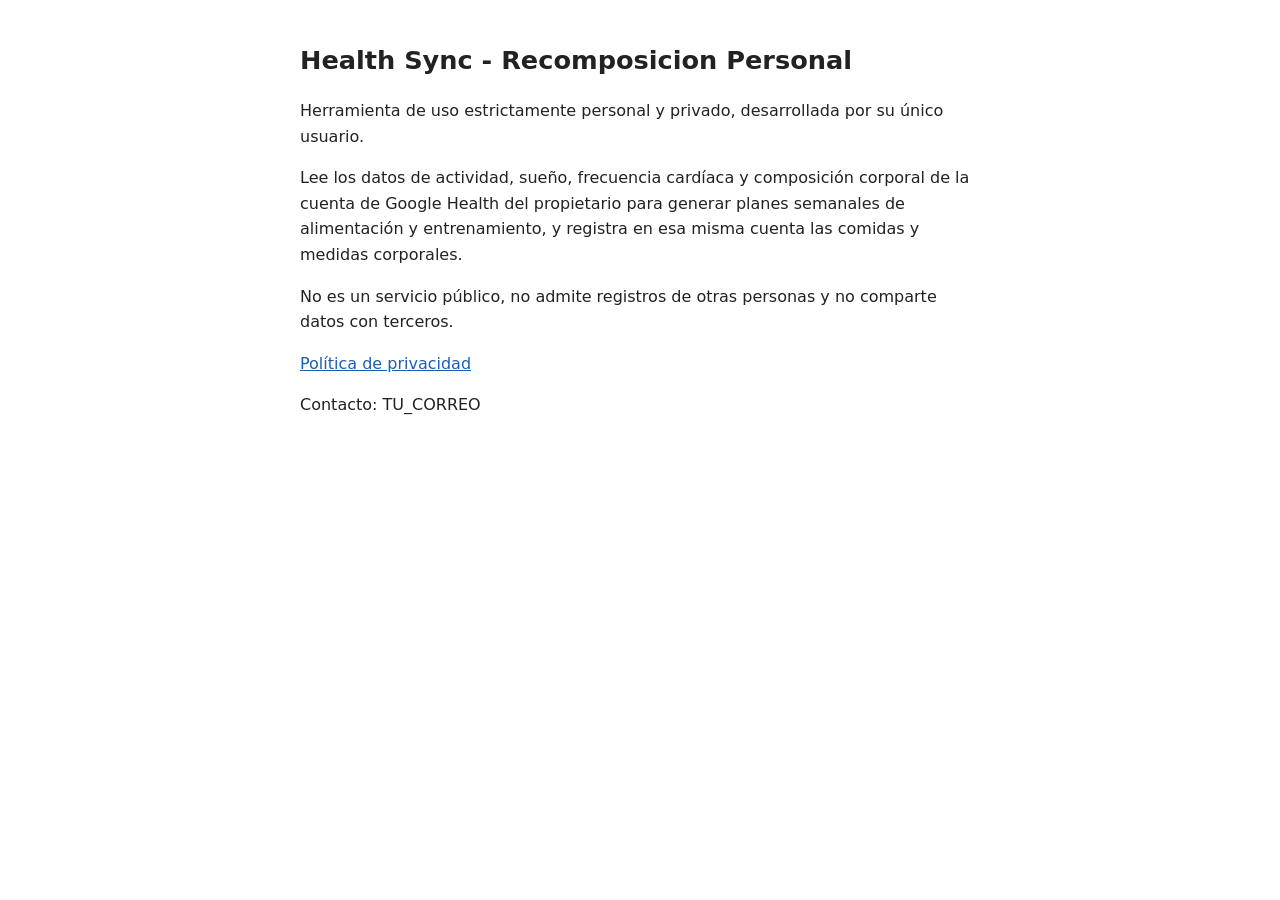
==== index.html @ 34828173 "Add files via upload" ====
<!doctype html>
<html lang="es">
<head>
<meta charset="utf-8">
<meta name="viewport" content="width=device-width, initial-scale=1">
<title>Health Sync - Recomposicion Personal</title>
<style>
  body { font-family: system-ui, sans-serif; max-width: 680px; margin: 40px auto; padding: 0 16px; line-height: 1.6; color: #222; }
  h1 { font-size: 1.6rem; }
  a { color: #1a5fb4; }
</style>
</head>
<body>
<h1>Health Sync - Recomposicion Personal</h1>
<p>Herramienta de uso estrictamente personal y privado, desarrollada por su único usuario.</p>
<p>Lee los datos de actividad, sueño, frecuencia cardíaca y composición corporal de la cuenta de Google Health del propietario para generar planes semanales de alimentación y entrenamiento, y registra en esa misma cuenta las comidas y medidas corporales.</p>
<p>No es un servicio público, no admite registros de otras personas y no comparte datos con terceros.</p>
<p><a href="privacidad.html">Política de privacidad</a></p>
<p>Contacto: TU_CORREO</p>
</body>
</html>
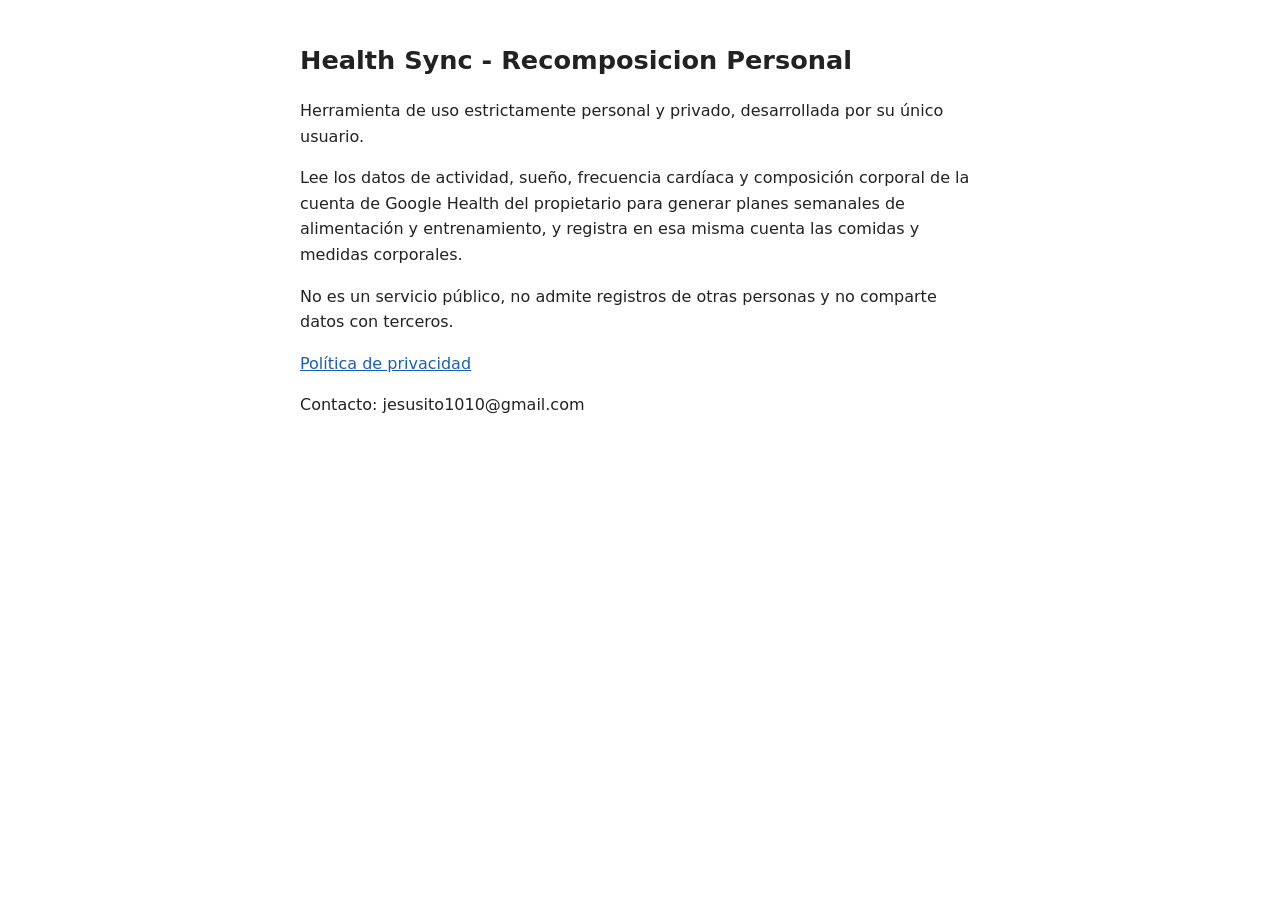
==== commit 0f85ba7d: "Update index.html" ====
--- a/index.html
+++ b/index.html
@@ -16,6 +16,6 @@
 <p>Lee los datos de actividad, sueño, frecuencia cardíaca y composición corporal de la cuenta de Google Health del propietario para generar planes semanales de alimentación y entrenamiento, y registra en esa misma cuenta las comidas y medidas corporales.</p>
 <p>No es un servicio público, no admite registros de otras personas y no comparte datos con terceros.</p>
 <p><a href="privacidad.html">Política de privacidad</a></p>
-<p>Contacto: TU_CORREO</p>
+<p>Contacto: jesusito1010@gmail.com</p>
 </body>
 </html>
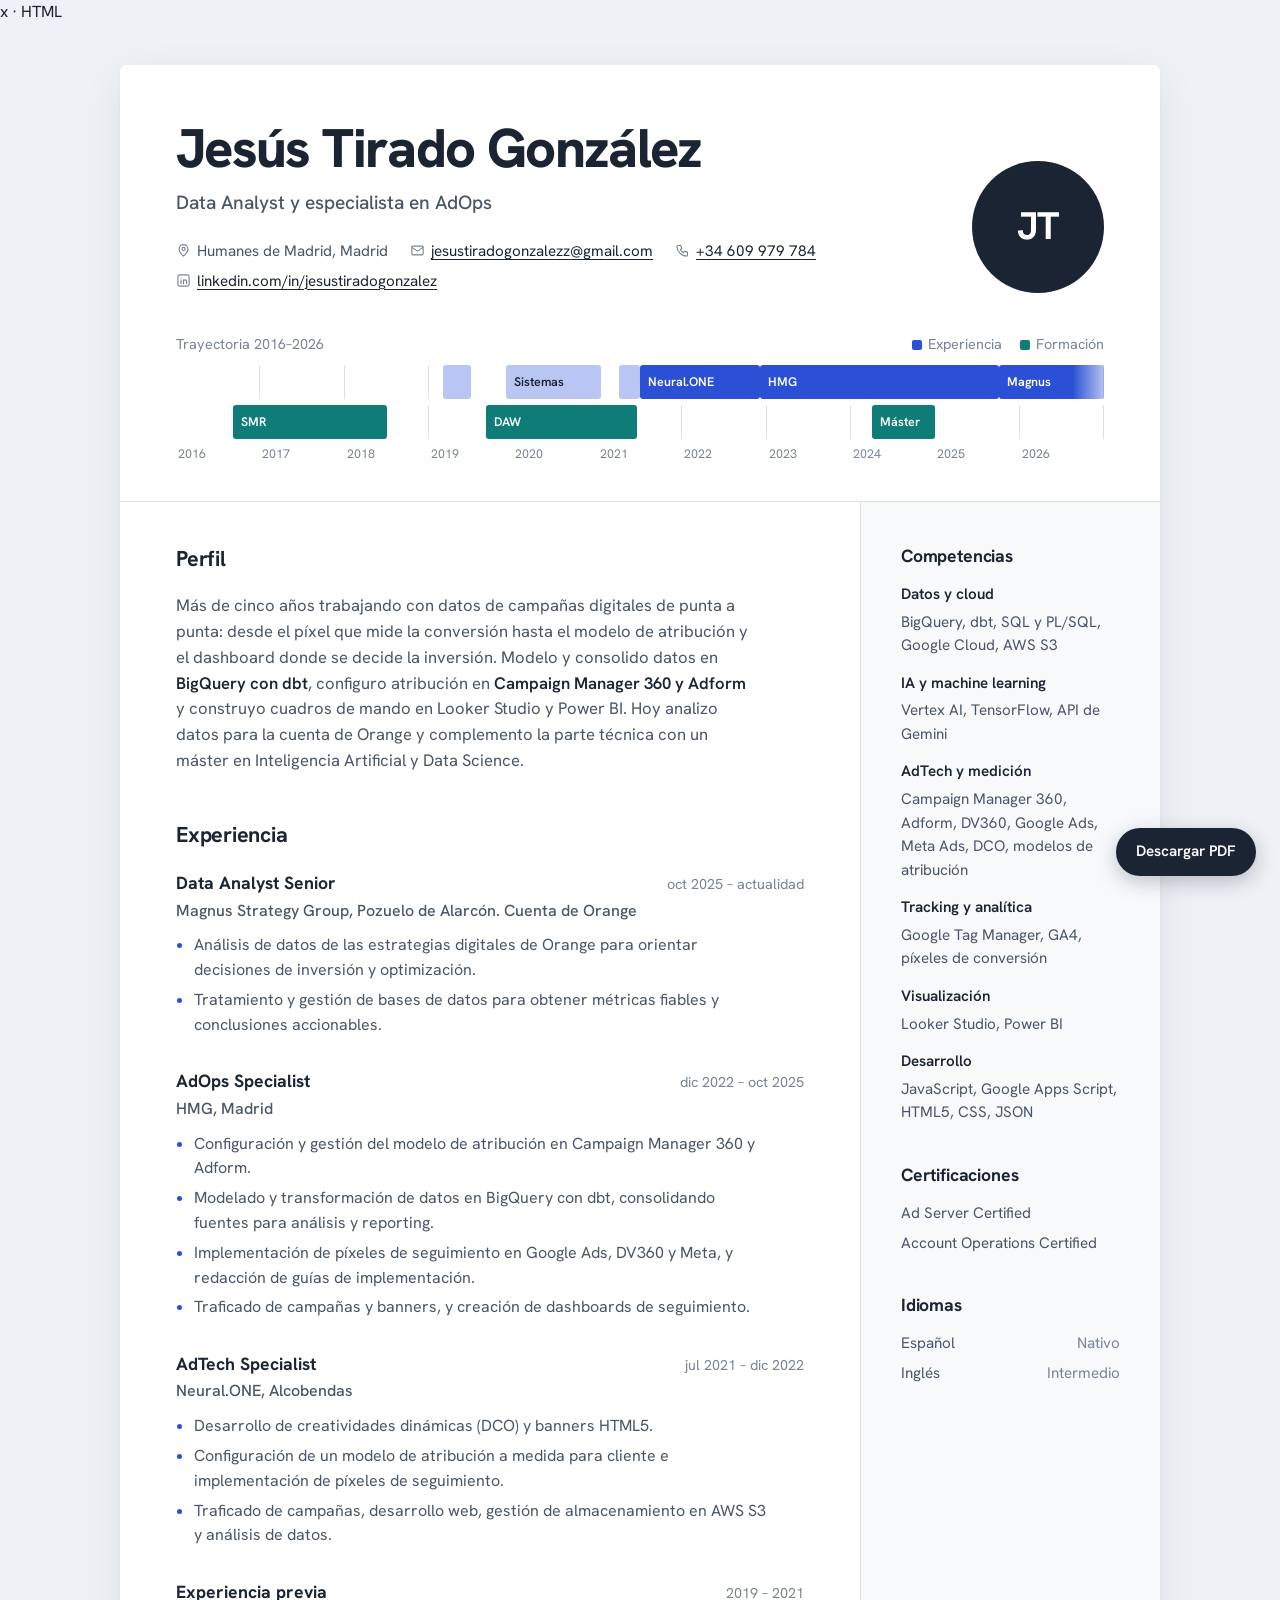
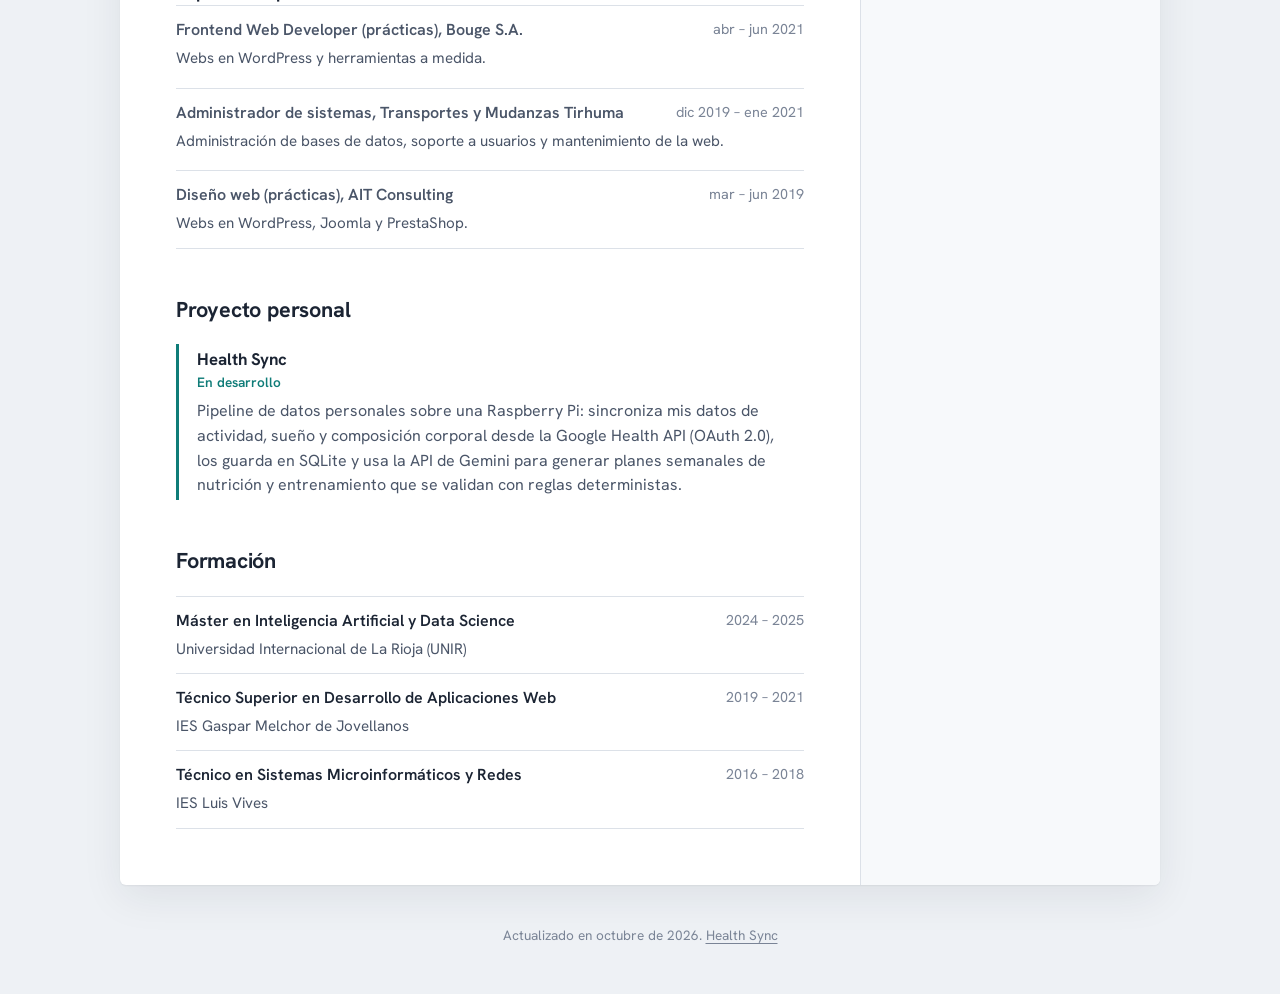
==== commit d8164c0e: "Create index.html" ====
--- a/index.html
+++ b/index.html
@@ -1,21 +1,455 @@
+x · HTML
 <!doctype html>
 <html lang="es">
 <head>
 <meta charset="utf-8">
 <meta name="viewport" content="width=device-width, initial-scale=1">
-<title>Health Sync - Recomposicion Personal</title>
+<title>Jesús Tirado González, Data Analyst</title>
+<meta name="description" content="Data Analyst y especialista en AdOps en Madrid. Modelado de datos en BigQuery con dbt, atribución en CM360 y Adform, tracking y dashboards.">
+<meta name="author" content="Jesús Tirado González">
+<link rel="canonical" href="https://chechut10.github.io/">
+<meta property="og:type" content="profile">
+<meta property="og:title" content="Jesús Tirado González, Data Analyst">
+<meta property="og:description" content="Datos de campañas, de punta a punta: tracking, atribución, modelado en BigQuery y dashboards.">
+<meta property="og:url" content="https://chechut10.github.io/">
+<meta property="og:image" content="https://chechut10.github.io/foto.jpg">
+<meta name="theme-color" content="#1B2433">
+<link rel="preconnect" href="https://fonts.googleapis.com">
+<link rel="preconnect" href="https://fonts.gstatic.com" crossorigin>
+<link href="https://fonts.googleapis.com/css2?family=Hanken+Grotesk:wght@400;500;600;700;800&display=swap" rel="stylesheet">
+<script type="application/ld+json">
+{
+  "@context": "https://schema.org",
+  "@type": "Person",
+  "name": "Jesús Tirado González",
+  "jobTitle": "Data Analyst",
+  "url": "https://chechut10.github.io/",
+  "email": "mailto:jesustiradogonzalezz@gmail.com",
+  "address": {"@type": "PostalAddress", "addressLocality": "Humanes de Madrid", "addressRegion": "Madrid", "addressCountry": "ES"},
+  "sameAs": ["https://www.linkedin.com/in/jesustiradogonzalez"],
+  "worksFor": {"@type": "Organization", "name": "Magnus Strategy Group"},
+  "alumniOf": [{"@type": "CollegeOrUniversity", "name": "Universidad Internacional de La Rioja (UNIR)"}],
+  "knowsAbout": ["BigQuery", "dbt", "Campaign Manager 360", "Adform", "DV360", "Google Tag Manager", "GA4", "Looker Studio", "Power BI", "Vertex AI", "TensorFlow"]
+}
+</script>
 <style>
-  body { font-family: system-ui, sans-serif; max-width: 680px; margin: 40px auto; padding: 0 16px; line-height: 1.6; color: #222; }
-  h1 { font-size: 1.6rem; }
-  a { color: #1a5fb4; }
+:root {
+  --ink: #1B2433;
+  --ink-2: #4A5568;
+  --ink-3: #7A8496;
+  --paper: #FFFFFF;
+  --canvas: #EEF1F5;
+  --rule: #DCE1E8;
+  --work: #2B50D6;
+  --work-soft: #B9C6F3;
+  --study: #0F7C78;
+  --study-soft: #A9D5D2;
+  --focus: #2B50D6;
+}
+* { box-sizing: border-box; }
+html { -webkit-text-size-adjust: 100%; }
+body {
+  margin: 0;
+  background: var(--canvas);
+  color: var(--ink);
+  font-family: "Hanken Grotesk", system-ui, sans-serif;
+  font-size: 16px;
+  line-height: 1.55;
+  font-feature-settings: "tnum" 0;
+}
+a { color: var(--work); text-decoration-thickness: 1px; text-underline-offset: 3px; }
+a:hover { color: var(--ink); }
+a:focus-visible, button:focus-visible { outline: 2px solid var(--focus); outline-offset: 3px; border-radius: 2px; }
+ 
+.sheet {
+  max-width: 1040px;
+  margin: 40px auto;
+  background: var(--paper);
+  border-radius: 6px;
+  box-shadow: 0 1px 2px rgba(27,36,51,.06), 0 12px 40px rgba(27,36,51,.08);
+  overflow: hidden;
+}
+ 
+/* ---------- Cabecera ---------- */
+.head {
+  display: grid;
+  grid-template-columns: 1fr auto;
+  gap: 32px;
+  align-items: end;
+  padding: 56px 56px 32px;
+}
+.name {
+  margin: 0;
+  font-size: clamp(2.2rem, 5vw, 3.4rem);
+  line-height: 1.02;
+  font-weight: 800;
+  letter-spacing: -0.03em;
+}
+.role {
+  margin: 12px 0 0;
+  font-size: 1.2rem;
+  font-weight: 500;
+  color: var(--ink-2);
+}
+.contact {
+  display: flex;
+  flex-wrap: wrap;
+  gap: 6px 22px;
+  margin: 22px 0 0;
+  padding: 0;
+  list-style: none;
+  font-size: .95rem;
+  color: var(--ink-2);
+}
+.contact a { color: var(--ink); }
+.contact svg { width: 15px; height: 15px; vertical-align: -2px; margin-right: 6px; stroke: var(--ink-3); fill: none; stroke-width: 1.8; stroke-linecap: round; stroke-linejoin: round; }
+.photo {
+  width: 132px; height: 132px;
+  border-radius: 50%;
+  background: var(--ink);
+  color: #fff;
+  display: grid; place-items: center;
+  font-size: 2.4rem; font-weight: 700; letter-spacing: -0.02em;
+  overflow: hidden;
+  flex-shrink: 0;
+  position: relative;
+}
+.photo img { position: absolute; inset: 0; width: 100%; height: 100%; object-fit: cover; display: block; }
+ 
+/* ---------- Línea temporal (el elemento protagonista) ---------- */
+.timeline {
+  margin: 0;
+  padding: 8px 56px 36px;
+  border-bottom: 1px solid var(--rule);
+}
+.timeline-caption {
+  display: flex; justify-content: space-between; align-items: baseline;
+  font-size: .9rem; color: var(--ink-3); margin-bottom: 10px;
+}
+.legend { display: flex; gap: 18px; }
+.legend span::before {
+  content: ""; display: inline-block; width: 10px; height: 10px; border-radius: 2px;
+  margin-right: 6px; vertical-align: -1px;
+}
+.legend .l-work::before { background: var(--work); }
+.legend .l-study::before { background: var(--study); }
+.lanes { position: relative; }
+.lane {
+  position: relative;
+  height: 34px;
+  margin-bottom: 6px;
+  background: repeating-linear-gradient(to right, transparent 0, transparent calc(100% / 11 - 1px), var(--rule) calc(100% / 11 - 1px), var(--rule) calc(100% / 11));
+}
+.bar {
+  position: absolute; top: 0; bottom: 0;
+  border-radius: 3px;
+  color: #fff;
+  font-size: .78rem; font-weight: 600;
+  line-height: 34px;
+  padding: 0 8px;
+  white-space: nowrap; overflow: hidden; text-overflow: ellipsis;
+  min-width: 6px;
+}
+.bar.work { background: var(--work); }
+.bar.work.minor { background: var(--work-soft); color: var(--ink); }
+.bar.study { background: var(--study); }
+.bar.now { background: linear-gradient(to right, var(--work) 70%, rgba(43,80,214,.35)); }
+.bar.tiny { color: transparent; padding: 0; }
+.axis {
+  display: grid; grid-template-columns: repeat(11, 1fr);
+  font-size: .78rem; color: var(--ink-3);
+  font-feature-settings: "tnum" 1;
+  margin-top: 4px;
+}
+.axis span { padding-left: 2px; }
+ 
+/* ---------- Cuerpo ---------- */
+.body {
+  display: grid;
+  grid-template-columns: minmax(0, 1fr) 300px;
+}
+.main { padding: 40px 56px 56px; }
+.side { padding: 40px 40px 56px; background: #F7F9FB; border-left: 1px solid var(--rule); }
+ 
+h2 {
+  margin: 0 0 18px;
+  font-size: 1.35rem; font-weight: 700; letter-spacing: -0.01em;
+}
+section + section { margin-top: 44px; }
+.side section + section { margin-top: 36px; }
+.side h2 { font-size: 1.1rem; margin-bottom: 14px; }
+ 
+.summary { max-width: 64ch; margin: 0; color: var(--ink-2); font-size: 1.04rem; }
+.summary strong { color: var(--ink); font-weight: 600; }
+ 
+.job { break-inside: avoid; }
+.job + .job { margin-top: 30px; }
+.job-head { display: flex; justify-content: space-between; gap: 16px; align-items: baseline; flex-wrap: wrap; }
+.job h3 { margin: 0; font-size: 1.1rem; font-weight: 700; }
+.when { font-size: .9rem; color: var(--ink-3); font-feature-settings: "tnum" 1; white-space: nowrap; }
+.where { margin: 2px 0 10px; color: var(--ink-2); font-weight: 500; }
+.job ul { margin: 0; padding-left: 18px; color: var(--ink-2); max-width: 66ch; }
+.job li + li { margin-top: 5px; }
+.job li::marker { color: var(--work); }
+ 
+.compact, .job ul.compact { list-style: none; margin: 0; padding: 0; max-width: none; }
+.compact li { display: grid; grid-template-columns: 1fr auto; gap: 4px 16px; padding: 12px 0; border-top: 1px solid var(--rule); break-inside: avoid; }
+.compact li:last-child { border-bottom: 1px solid var(--rule); }
+.compact b { font-weight: 600; }
+.compact .sub { grid-column: 1 / -1; color: var(--ink-2); font-size: .95rem; }
+ 
+.project {
+  border-left: 3px solid var(--study);
+  padding: 2px 0 2px 18px;
+  break-inside: avoid;
+}
+.project h3 { margin: 0; font-size: 1.05rem; }
+.project p { margin: 6px 0 0; color: var(--ink-2); max-width: 66ch; }
+.status { font-size: .85rem; color: var(--study); font-weight: 600; }
+ 
+.skills { margin: 0; }
+.skills dt { font-weight: 600; font-size: .95rem; margin-top: 14px; }
+.skills dt:first-child { margin-top: 0; }
+.skills dd { margin: 4px 0 0; color: var(--ink-2); font-size: .95rem; }
+ 
+.plain { list-style: none; margin: 0; padding: 0; color: var(--ink-2); font-size: .95rem; }
+.plain li + li { margin-top: 6px; }
+.lang { display: flex; justify-content: space-between; }
+.lang span:last-child { color: var(--ink-3); }
+ 
+.print-btn {
+  position: fixed; right: 24px; bottom: 24px;
+  background: var(--ink); color: #fff; border: 0;
+  font: inherit; font-weight: 600; font-size: .95rem;
+  padding: 12px 20px; border-radius: 999px; cursor: pointer;
+  box-shadow: 0 6px 20px rgba(27,36,51,.25);
+}
+.print-btn:hover { background: var(--work); }
+ 
+footer { text-align: center; color: var(--ink-3); font-size: .85rem; padding: 0 16px 48px; }
+footer a { color: var(--ink-3); }
+ 
+/* ---------- Móvil ---------- */
+@media screen and (max-width: 820px) {
+  .sheet { margin: 0; border-radius: 0; box-shadow: none; }
+  .head { grid-template-columns: 1fr; padding: 32px 16px 24px; gap: 20px; }
+  .photo { order: -1; width: 96px; height: 96px; font-size: 1.8rem; }
+  .timeline { padding: 4px 16px 28px; }
+  .bar { font-size: 0; padding: 0; }
+  .timeline-caption { flex-wrap: wrap; gap: 4px 12px; }
+  .axis { font-size: .7rem; }
+  .axis span:nth-child(even) { visibility: hidden; }
+  .body { grid-template-columns: 1fr; }
+  .main { padding: 32px 16px 16px; }
+  .side { padding: 28px 16px 40px; border-left: 0; border-top: 1px solid var(--rule); }
+}
+ 
+@media (prefers-reduced-motion: no-preference) {
+  .bar { transform-origin: left; animation: grow .7s cubic-bezier(.2,.7,.2,1) both; }
+  .lane:nth-child(2) .bar { animation-delay: .12s; }
+  @keyframes grow { from { transform: scaleX(0); } to { transform: scaleX(1); } }
+}
+ 
+/* ---------- Impresión (A4) ---------- */
+@page { size: A4; margin: 12mm 12mm; }
+@media print {
+  body { background: #fff; font-size: 10pt; }
+  .sheet { margin: 0; max-width: none; box-shadow: none; border-radius: 0; }
+  .print-btn, footer { display: none; }
+  .head { padding: 0 0 14px; gap: 20px; }
+  .name { font-size: 26pt; }
+  .role { font-size: 12pt; margin-top: 6px; }
+  .contact { margin-top: 10px; font-size: 9pt; }
+  .photo { width: 90px; height: 90px; }
+  .timeline { padding: 0 0 14px; }
+  .lane { height: 22px; margin-bottom: 4px; }
+  .bar { line-height: 22px; font-size: 7pt; }
+  .body { grid-template-columns: minmax(0,1fr) 62mm; }
+  .main { padding: 16px 18px 0 0; }
+  .side { padding: 16px 0 0 16px; background: none; }
+  h2 { font-size: 13pt; margin-bottom: 10px; }
+  section + section { margin-top: 18px; }
+  .job + .job { margin-top: 14px; }
+  .summary { font-size: 10pt; }
+  .bar, .legend span::before, .print-btn { -webkit-print-color-adjust: exact; print-color-adjust: exact; }
+  a { color: var(--ink); text-decoration: none; }
+  .bar { animation: none !important; }
+}
 </style>
 </head>
 <body>
-<h1>Health Sync - Recomposicion Personal</h1>
-<p>Herramienta de uso estrictamente personal y privado, desarrollada por su único usuario.</p>
-<p>Lee los datos de actividad, sueño, frecuencia cardíaca y composición corporal de la cuenta de Google Health del propietario para generar planes semanales de alimentación y entrenamiento, y registra en esa misma cuenta las comidas y medidas corporales.</p>
-<p>No es un servicio público, no admite registros de otras personas y no comparte datos con terceros.</p>
-<p><a href="privacidad.html">Política de privacidad</a></p>
-<p>Contacto: jesusito1010@gmail.com</p>
+ 
+<article class="sheet">
+ 
+  <header class="head">
+    <div>
+      <h1 class="name">Jesús Tirado González</h1>
+      <p class="role">Data Analyst y especialista en AdOps</p>
+      <ul class="contact">
+        <li><svg viewBox="0 0 24 24" aria-hidden="true"><path d="M12 21s-7-6.1-7-11.5A7 7 0 0 1 19 9.5C19 14.9 12 21 12 21z"/><circle cx="12" cy="9.5" r="2.5"/></svg>Humanes de Madrid, Madrid</li>
+        <li><svg viewBox="0 0 24 24" aria-hidden="true"><rect x="3" y="5" width="18" height="14" rx="2"/><path d="m3 7 9 6 9-6"/></svg><a href="mailto:jesustiradogonzalezz@gmail.com">jesustiradogonzalezz@gmail.com</a></li>
+        <li><svg viewBox="0 0 24 24" aria-hidden="true"><path d="M5 4h4l2 5-2.5 1.5a11 11 0 0 0 5 5L15 13l5 2v4a2 2 0 0 1-2 2A16 16 0 0 1 3 6a2 2 0 0 1 2-2"/></svg><a href="tel:+34609979784">+34 609 979 784</a></li>
+        <li><svg viewBox="0 0 24 24" aria-hidden="true"><rect x="3" y="3" width="18" height="18" rx="3"/><path d="M8 11v6M8 7.5v.01M12 17v-6M12 13.5a2.5 2.5 0 0 1 5 0V17"/></svg><a href="https://www.linkedin.com/in/jesustiradogonzalez" rel="me">linkedin.com/in/jesustiradogonzalez</a></li>
+      </ul>
+    </div>
+    <div class="photo" aria-hidden="true">
+      <span>JT</span>
+      <img src="foto.jpg" alt="" width="132" height="132" onerror="this.remove()">
+    </div>
+  </header>
+ 
+  <figure class="timeline" aria-label="Trayectoria de formación y experiencia entre 2016 y 2026">
+    <figcaption class="timeline-caption">
+      <span>Trayectoria 2016–2026</span>
+      <span class="legend"><span class="l-work">Experiencia</span><span class="l-study">Formación</span></span>
+    </figcaption>
+    <div class="lanes">
+      <div class="lane">
+        <div class="bar work minor tiny" style="left:28.8%;width:3%" title="Diseño web (prácticas) en AIT Consulting, mar–jun 2019"></div>
+        <div class="bar work minor" style="left:35.6%;width:10.2%" title="Administrador de sistemas en Transportes y Mudanzas Tirhuma, dic 2019–ene 2021">Sistemas</div>
+        <div class="bar work minor tiny" style="left:47.7%;width:2.3%" title="Frontend web developer (prácticas) en Bouge, abr–jun 2021"></div>
+        <div class="bar work" style="left:50%;width:12.9%" title="AdTech Specialist en Neural.ONE, jul 2021–dic 2022">Neural.ONE</div>
+        <div class="bar work" style="left:62.9%;width:25.8%" title="AdOps Specialist en HMG, dic 2022–oct 2025">HMG</div>
+        <div class="bar work now" style="left:88.7%;width:11.3%" title="Data Analyst Senior en Magnus Strategy Group, oct 2025–actualidad">Magnus</div>
+      </div>
+      <div class="lane">
+        <div class="bar study" style="left:6.1%;width:16.6%" title="Técnico en Sistemas Microinformáticos y Redes, 2016–2018">SMR</div>
+        <div class="bar study" style="left:33.4%;width:16.3%" title="Técnico Superior en Desarrollo de Aplicaciones Web, 2019–2021">DAW</div>
+        <div class="bar study" style="left:75%;width:6.8%" title="Máster en IA y Data Science, UNIR, 2024–2025">Máster</div>
+      </div>
+    </div>
+    <div class="axis" aria-hidden="true">
+      <span>2016</span><span>2017</span><span>2018</span><span>2019</span><span>2020</span><span>2021</span><span>2022</span><span>2023</span><span>2024</span><span>2025</span><span>2026</span>
+    </div>
+  </figure>
+ 
+  <div class="body">
+    <main class="main">
+ 
+      <section>
+        <h2>Perfil</h2>
+        <p class="summary">
+          Más de cinco años trabajando con datos de campañas digitales de punta a punta: desde el píxel que mide la conversión hasta el modelo de atribución y el dashboard donde se decide la inversión. Modelo y consolido datos en <strong>BigQuery con dbt</strong>, configuro atribución en <strong>Campaign Manager 360 y Adform</strong> y construyo cuadros de mando en Looker Studio y Power BI. Hoy analizo datos para la cuenta de Orange y complemento la parte técnica con un máster en Inteligencia Artificial y Data Science.
+        </p>
+      </section>
+ 
+      <section>
+        <h2>Experiencia</h2>
+ 
+        <div class="job">
+          <div class="job-head">
+            <h3>Data Analyst Senior</h3>
+            <span class="when">oct 2025 – actualidad</span>
+          </div>
+          <p class="where">Magnus Strategy Group, Pozuelo de Alarcón. Cuenta de Orange</p>
+          <ul>
+            <li>Análisis de datos de las estrategias digitales de Orange para orientar decisiones de inversión y optimización.</li>
+            <li>Tratamiento y gestión de bases de datos para obtener métricas fiables y conclusiones accionables.</li>
+          </ul>
+        </div>
+ 
+        <div class="job">
+          <div class="job-head">
+            <h3>AdOps Specialist</h3>
+            <span class="when">dic 2022 – oct 2025</span>
+          </div>
+          <p class="where">HMG, Madrid</p>
+          <ul>
+            <li>Configuración y gestión del modelo de atribución en Campaign Manager 360 y Adform.</li>
+            <li>Modelado y transformación de datos en BigQuery con dbt, consolidando fuentes para análisis y reporting.</li>
+            <li>Implementación de píxeles de seguimiento en Google Ads, DV360 y Meta, y redacción de guías de implementación.</li>
+            <li>Traficado de campañas y banners, y creación de dashboards de seguimiento.</li>
+          </ul>
+        </div>
+ 
+        <div class="job">
+          <div class="job-head">
+            <h3>AdTech Specialist</h3>
+            <span class="when">jul 2021 – dic 2022</span>
+          </div>
+          <p class="where">Neural.ONE, Alcobendas</p>
+          <ul>
+            <li>Desarrollo de creatividades dinámicas (DCO) y banners HTML5.</li>
+            <li>Configuración de un modelo de atribución a medida para cliente e implementación de píxeles de seguimiento.</li>
+            <li>Traficado de campañas, desarrollo web, gestión de almacenamiento en AWS S3 y análisis de datos.</li>
+          </ul>
+        </div>
+ 
+        <div class="job">
+          <div class="job-head">
+            <h3>Experiencia previa</h3>
+            <span class="when">2019 – 2021</span>
+          </div>
+          <ul class="compact">
+            <li><b>Frontend Web Developer (prácticas), Bouge S.A.</b><span class="when">abr – jun 2021</span><span class="sub">Webs en WordPress y herramientas a medida.</span></li>
+            <li><b>Administrador de sistemas, Transportes y Mudanzas Tirhuma</b><span class="when">dic 2019 – ene 2021</span><span class="sub">Administración de bases de datos, soporte a usuarios y mantenimiento de la web.</span></li>
+            <li><b>Diseño web (prácticas), AIT Consulting</b><span class="when">mar – jun 2019</span><span class="sub">Webs en WordPress, Joomla y PrestaShop.</span></li>
+          </ul>
+        </div>
+      </section>
+ 
+      <section>
+        <h2>Proyecto personal</h2>
+        <div class="project">
+          <h3>Health Sync</h3>
+          <span class="status">En desarrollo</span>
+          <p>Pipeline de datos personales sobre una Raspberry Pi: sincroniza mis datos de actividad, sueño y composición corporal desde la Google Health API (OAuth 2.0), los guarda en SQLite y usa la API de Gemini para generar planes semanales de nutrición y entrenamiento que se validan con reglas deterministas.</p>
+        </div>
+      </section>
+ 
+      <section>
+        <h2>Formación</h2>
+        <ul class="compact">
+          <li><b>Máster en Inteligencia Artificial y Data Science</b><span class="when">2024 – 2025</span><span class="sub">Universidad Internacional de La Rioja (UNIR)</span></li>
+          <li><b>Técnico Superior en Desarrollo de Aplicaciones Web</b><span class="when">2019 – 2021</span><span class="sub">IES Gaspar Melchor de Jovellanos</span></li>
+          <li><b>Técnico en Sistemas Microinformáticos y Redes</b><span class="when">2016 – 2018</span><span class="sub">IES Luis Vives</span></li>
+        </ul>
+      </section>
+ 
+    </main>
+ 
+    <aside class="side">
+      <section>
+        <h2>Competencias</h2>
+        <dl class="skills">
+          <dt>Datos y cloud</dt>
+          <dd>BigQuery, dbt, SQL y PL/SQL, Google Cloud, AWS S3</dd>
+          <dt>IA y machine learning</dt>
+          <dd>Vertex AI, TensorFlow, API de Gemini</dd>
+          <dt>AdTech y medición</dt>
+          <dd>Campaign Manager 360, Adform, DV360, Google Ads, Meta Ads, DCO, modelos de atribución</dd>
+          <dt>Tracking y analítica</dt>
+          <dd>Google Tag Manager, GA4, píxeles de conversión</dd>
+          <dt>Visualización</dt>
+          <dd>Looker Studio, Power BI</dd>
+          <dt>Desarrollo</dt>
+          <dd>JavaScript, Google Apps Script, HTML5, CSS, JSON</dd>
+        </dl>
+      </section>
+ 
+      <section>
+        <h2>Certificaciones</h2>
+        <ul class="plain">
+          <li>Ad Server Certified</li>
+          <li>Account Operations Certified</li>
+        </ul>
+      </section>
+ 
+      <section>
+        <h2>Idiomas</h2>
+        <ul class="plain">
+          <li class="lang"><span>Español</span><span>Nativo</span></li>
+          <li class="lang"><span>Inglés</span><span>Intermedio</span></li>
+        </ul>
+      </section>
+    </aside>
+  </div>
+</article>
+ 
+<footer>Actualizado en octubre de 2026. <a href="health-sync/">Health Sync</a></footer>
+ 
+<button class="print-btn" type="button" onclick="window.print()">Descargar PDF</button>
+ 
 </body>
 </html>
+ 
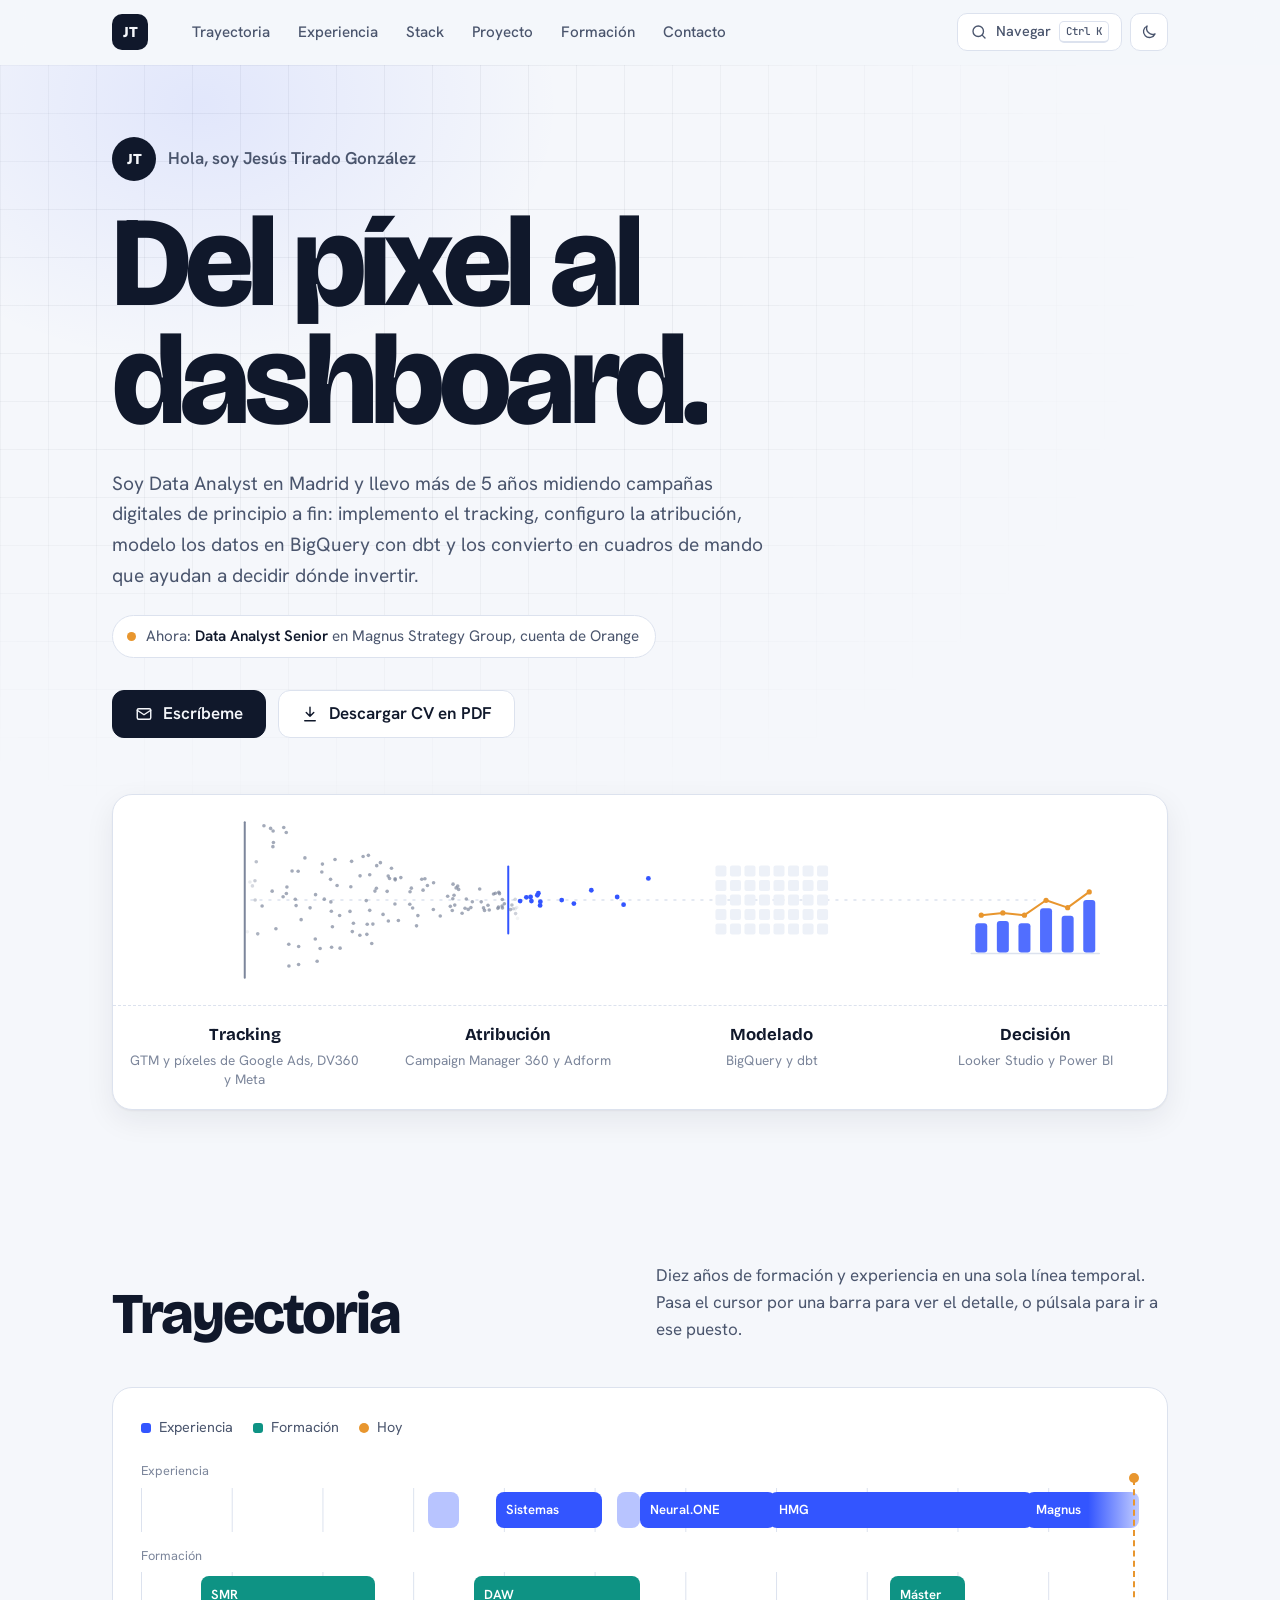
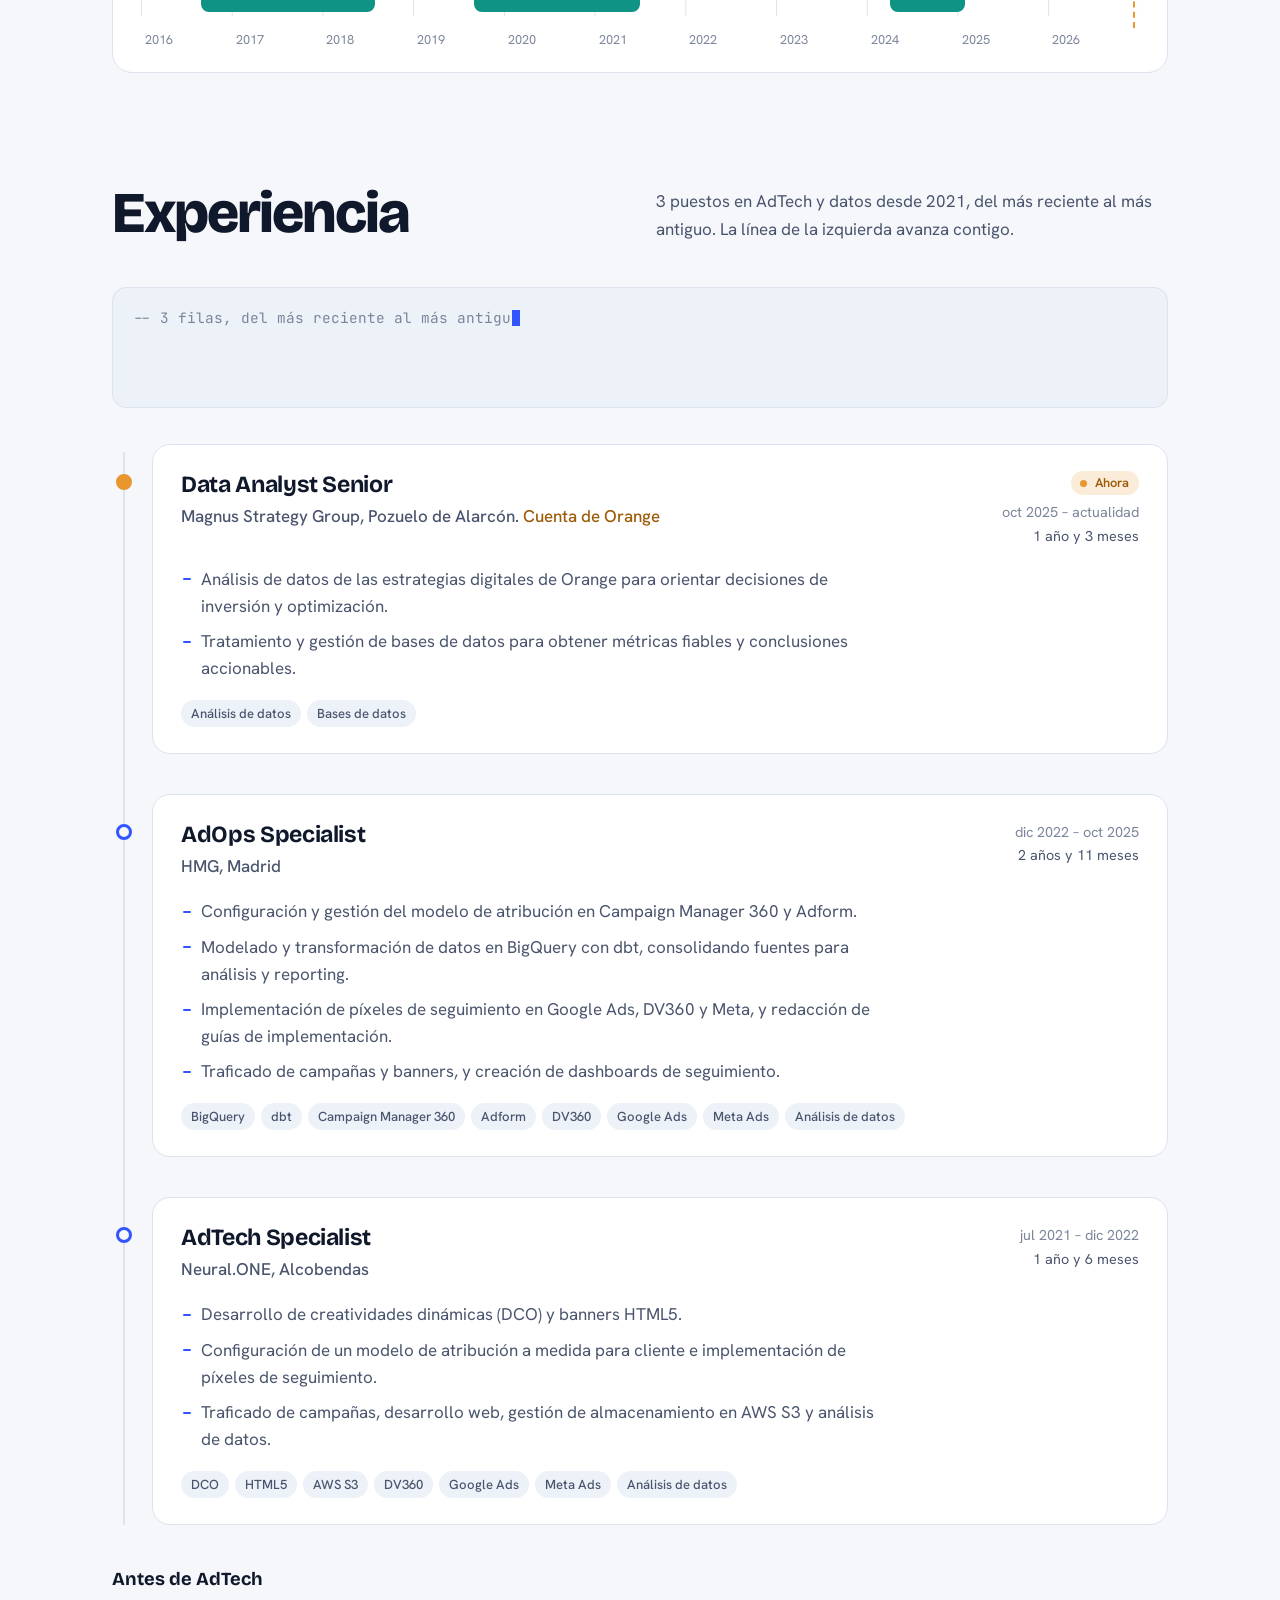
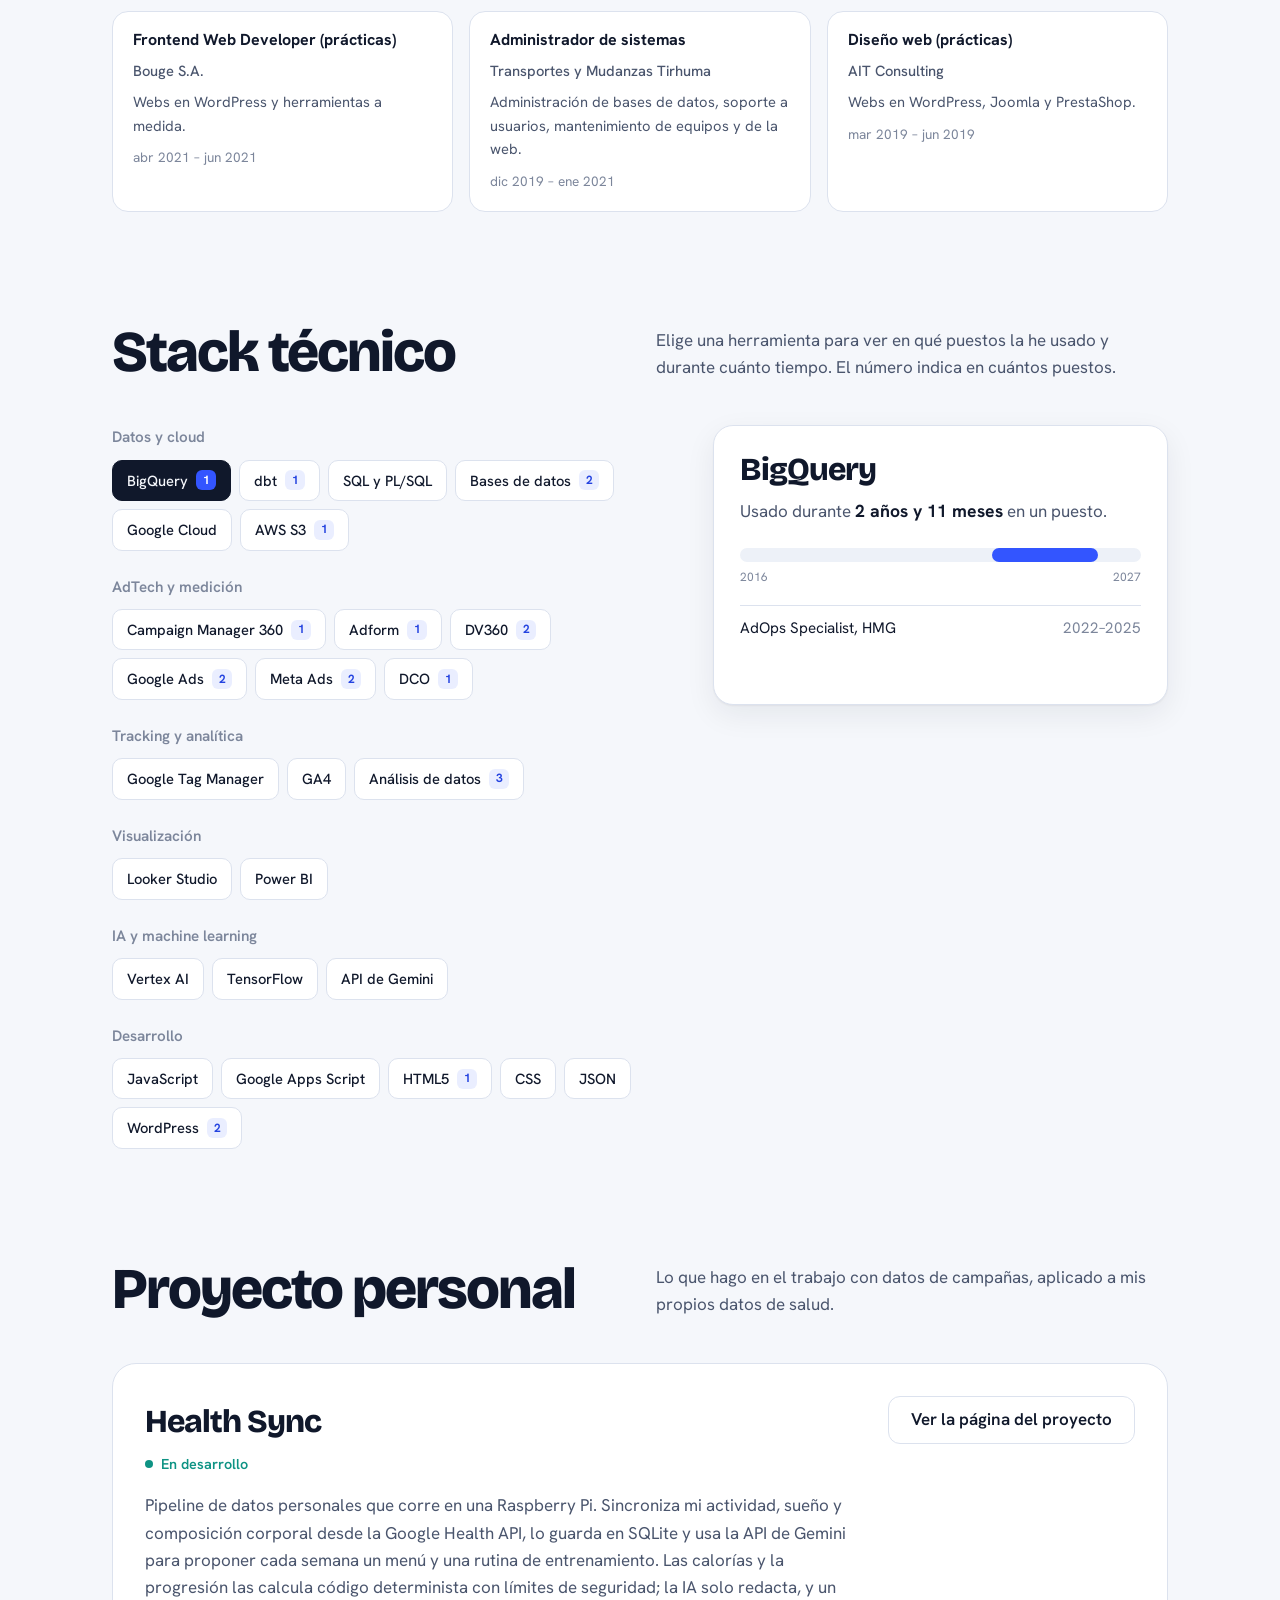
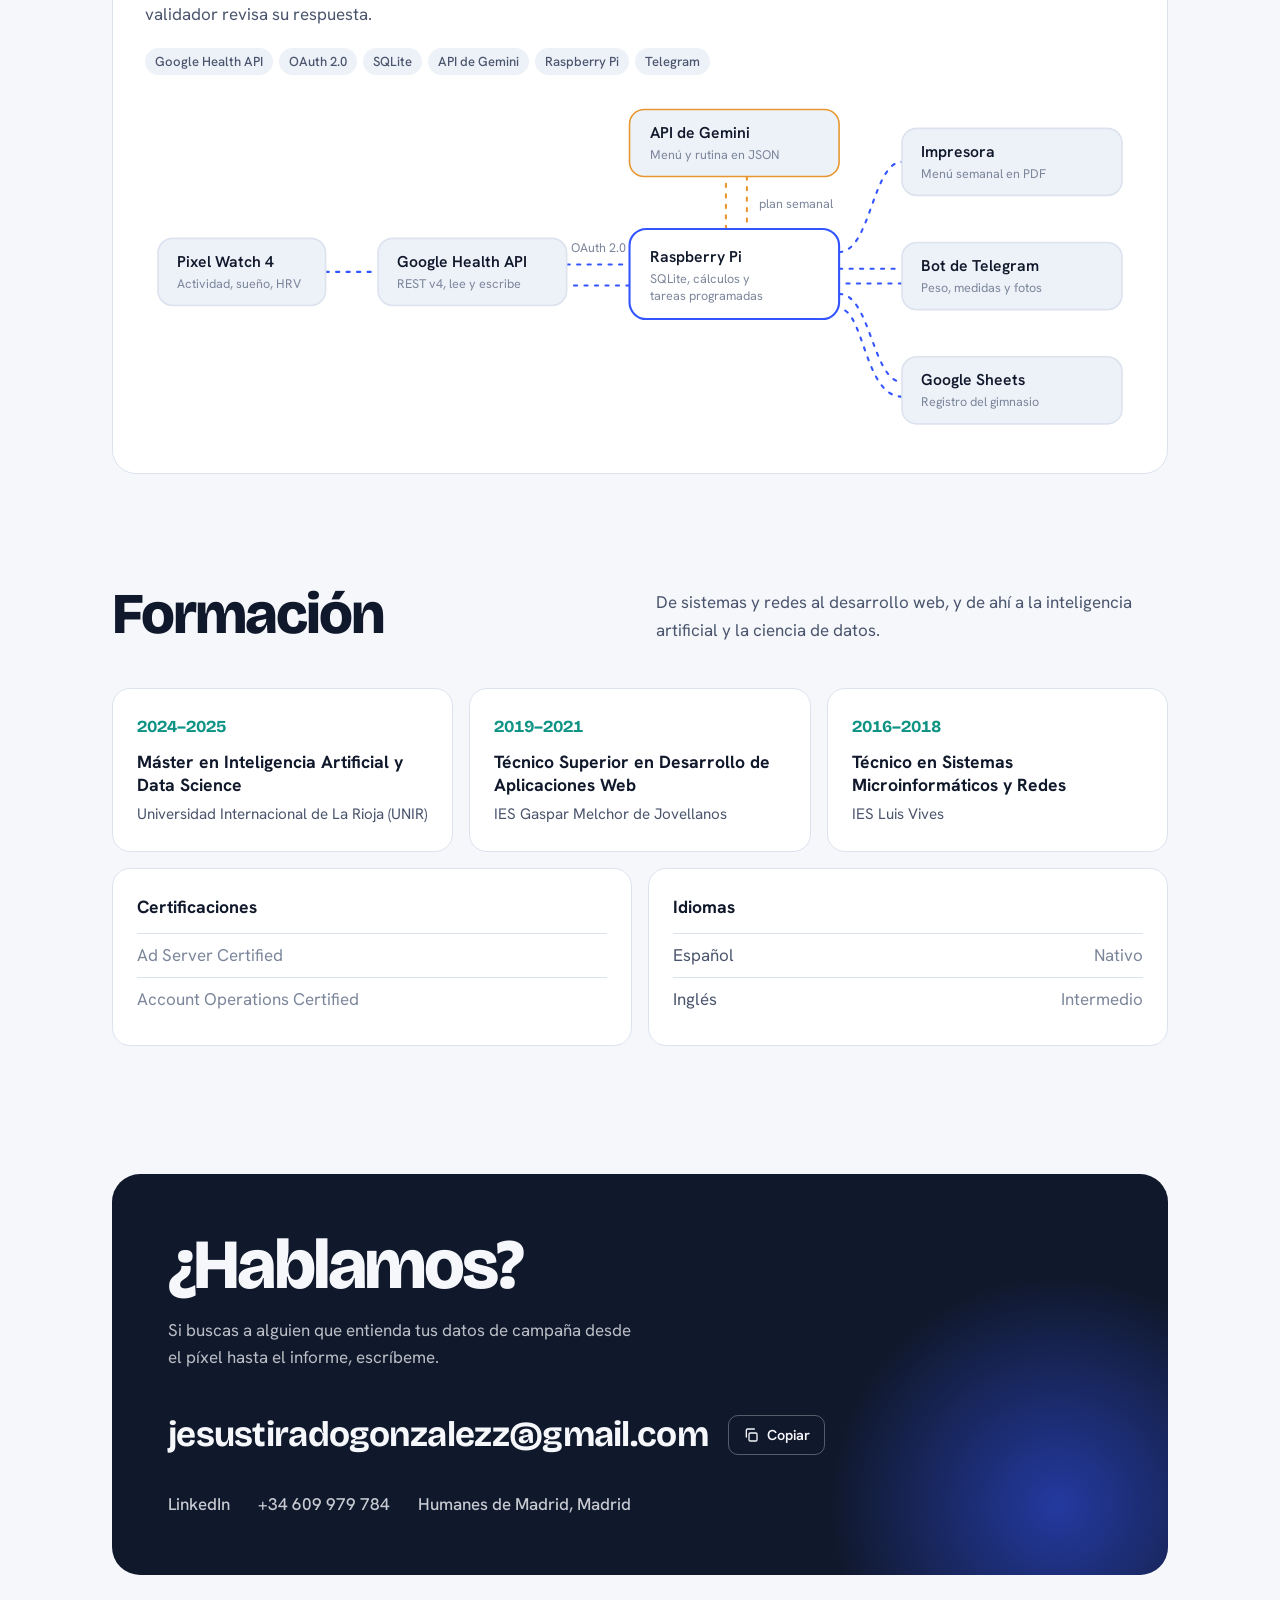
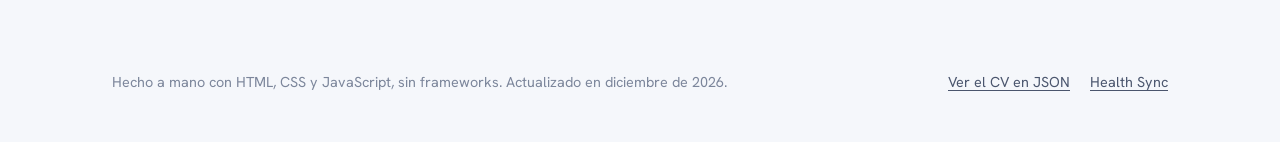
==== commit d54caf3e: "Update index.html" ====
--- a/index.html
+++ b/index.html
@@ -1,455 +1,1543 @@
-x · HTML
 <!doctype html>
 <html lang="es">
 <head>
 <meta charset="utf-8">
 <meta name="viewport" content="width=device-width, initial-scale=1">
 <title>Jesús Tirado González, Data Analyst</title>
-<meta name="description" content="Data Analyst y especialista en AdOps en Madrid. Modelado de datos en BigQuery con dbt, atribución en CM360 y Adform, tracking y dashboards.">
+<meta name="description" content="Data Analyst y especialista en AdOps en Madrid. Tracking, atribución en CM360 y Adform, modelado en BigQuery con dbt y dashboards.">
 <meta name="author" content="Jesús Tirado González">
 <link rel="canonical" href="https://chechut10.github.io/">
 <meta property="og:type" content="profile">
 <meta property="og:title" content="Jesús Tirado González, Data Analyst">
-<meta property="og:description" content="Datos de campañas, de punta a punta: tracking, atribución, modelado en BigQuery y dashboards.">
+<meta property="og:description" content="Del píxel al dashboard: tracking, atribución, modelado en BigQuery y cuadros de mando.">
 <meta property="og:url" content="https://chechut10.github.io/">
 <meta property="og:image" content="https://chechut10.github.io/foto.jpg">
-<meta name="theme-color" content="#1B2433">
+<meta name="twitter:card" content="summary">
+<meta name="theme-color" content="#F5F7FB" media="(prefers-color-scheme: light)">
+<meta name="theme-color" content="#0A0F1E" media="(prefers-color-scheme: dark)">
+<link rel="icon" href="data:image/svg+xml,%3Csvg xmlns='http://www.w3.org/2000/svg' viewBox='0 0 64 64'%3E%3Crect width='64' height='64' rx='14' fill='%233355FF'/%3E%3Ctext x='32' y='42' font-family='Arial' font-weight='700' font-size='26' fill='white' text-anchor='middle'%3EJT%3C/text%3E%3C/svg%3E">
 <link rel="preconnect" href="https://fonts.googleapis.com">
 <link rel="preconnect" href="https://fonts.gstatic.com" crossorigin>
-<link href="https://fonts.googleapis.com/css2?family=Hanken+Grotesk:wght@400;500;600;700;800&display=swap" rel="stylesheet">
-<script type="application/ld+json">
+<link href="https://fonts.googleapis.com/css2?family=Bricolage+Grotesque:opsz,wght@12..96,500..800&family=Hanken+Grotesk:wght@400;500;600;700&family=JetBrains+Mono:wght@400;500&display=swap" rel="stylesheet">
+<script>
+  try { var t = localStorage.getItem('theme'); if (t) document.documentElement.dataset.theme = t; } catch (e) {}
+  if (!matchMedia('(prefers-reduced-motion: reduce)').matches) document.documentElement.classList.add('motion');
+</script>
+
+<!--
+  =====================================================================
+  DATOS DEL CV
+  Todo el contenido de la página sale de este bloque JSON.
+  Para actualizar el CV, edita solo este bloque (respeta comillas y comas).
+  Fechas en formato "AAAA-MM". "fin": null significa "actualidad".
+  =====================================================================
+-->
+<script type="application/json" id="cv-data">
 {
-  "@context": "https://schema.org",
-  "@type": "Person",
-  "name": "Jesús Tirado González",
-  "jobTitle": "Data Analyst",
-  "url": "https://chechut10.github.io/",
-  "email": "mailto:jesustiradogonzalezz@gmail.com",
-  "address": {"@type": "PostalAddress", "addressLocality": "Humanes de Madrid", "addressRegion": "Madrid", "addressCountry": "ES"},
-  "sameAs": ["https://www.linkedin.com/in/jesustiradogonzalez"],
-  "worksFor": {"@type": "Organization", "name": "Magnus Strategy Group"},
-  "alumniOf": [{"@type": "CollegeOrUniversity", "name": "Universidad Internacional de La Rioja (UNIR)"}],
-  "knowsAbout": ["BigQuery", "dbt", "Campaign Manager 360", "Adform", "DV360", "Google Tag Manager", "GA4", "Looker Studio", "Power BI", "Vertex AI", "TensorFlow"]
+  "nombre": "Jesús Tirado González",
+  "iniciales": "JT",
+  "puesto": "Data Analyst y especialista en AdOps",
+  "ubicacion": "Humanes de Madrid, Madrid",
+  "carreraDesde": "2021-07",
+  "resumen": "Soy Data Analyst en Madrid y llevo más de {años} años midiendo campañas digitales de principio a fin: implemento el tracking, configuro la atribución, modelo los datos en BigQuery con dbt y los convierto en cuadros de mando que ayudan a decidir dónde invertir.",
+  "contacto": {
+    "email": "jesustiradogonzalezz@gmail.com",
+    "telefono": "+34 609 979 784",
+    "linkedin": "https://www.linkedin.com/in/jesustiradogonzalez"
+  },
+  "experiencia": [
+    {
+      "id": "magnus",
+      "puesto": "Data Analyst Senior",
+      "empresa": "Magnus Strategy Group",
+      "corto": "Magnus",
+      "cliente": "Orange",
+      "lugar": "Pozuelo de Alarcón",
+      "inicio": "2025-10",
+      "fin": null,
+      "logros": [
+        "Análisis de datos de las estrategias digitales de Orange para orientar decisiones de inversión y optimización.",
+        "Tratamiento y gestión de bases de datos para obtener métricas fiables y conclusiones accionables."
+      ],
+      "herramientas": ["Análisis de datos", "Bases de datos"]
+    },
+    {
+      "id": "hmg",
+      "puesto": "AdOps Specialist",
+      "empresa": "HMG",
+      "corto": "HMG",
+      "lugar": "Madrid",
+      "inicio": "2022-12",
+      "fin": "2025-10",
+      "logros": [
+        "Configuración y gestión del modelo de atribución en Campaign Manager 360 y Adform.",
+        "Modelado y transformación de datos en BigQuery con dbt, consolidando fuentes para análisis y reporting.",
+        "Implementación de píxeles de seguimiento en Google Ads, DV360 y Meta, y redacción de guías de implementación.",
+        "Traficado de campañas y banners, y creación de dashboards de seguimiento."
+      ],
+      "herramientas": ["BigQuery", "dbt", "Campaign Manager 360", "Adform", "DV360", "Google Ads", "Meta Ads", "Análisis de datos"]
+    },
+    {
+      "id": "neural",
+      "puesto": "AdTech Specialist",
+      "empresa": "Neural.ONE",
+      "corto": "Neural.ONE",
+      "lugar": "Alcobendas",
+      "inicio": "2021-07",
+      "fin": "2022-12",
+      "logros": [
+        "Desarrollo de creatividades dinámicas (DCO) y banners HTML5.",
+        "Configuración de un modelo de atribución a medida para cliente e implementación de píxeles de seguimiento.",
+        "Traficado de campañas, desarrollo web, gestión de almacenamiento en AWS S3 y análisis de datos."
+      ],
+      "herramientas": ["DCO", "HTML5", "AWS S3", "DV360", "Google Ads", "Meta Ads", "Análisis de datos"]
+    },
+    {
+      "id": "bouge",
+      "anterior": true,
+      "practicas": true,
+      "puesto": "Frontend Web Developer (prácticas)",
+      "empresa": "Bouge S.A.",
+      "corto": "Bouge",
+      "lugar": "Villaviciosa de Odón",
+      "inicio": "2021-04",
+      "fin": "2021-06",
+      "logros": ["Webs en WordPress y herramientas a medida."],
+      "herramientas": ["WordPress"]
+    },
+    {
+      "id": "tirhuma",
+      "anterior": true,
+      "puesto": "Administrador de sistemas",
+      "empresa": "Transportes y Mudanzas Tirhuma",
+      "corto": "Sistemas",
+      "lugar": "Humanes de Madrid",
+      "inicio": "2019-12",
+      "fin": "2021-01",
+      "logros": ["Administración de bases de datos, soporte a usuarios, mantenimiento de equipos y de la web."],
+      "herramientas": ["Bases de datos"]
+    },
+    {
+      "id": "ait",
+      "anterior": true,
+      "practicas": true,
+      "puesto": "Diseño web (prácticas)",
+      "empresa": "AIT Consulting",
+      "corto": "AIT",
+      "lugar": "Fuenlabrada",
+      "inicio": "2019-03",
+      "fin": "2019-06",
+      "logros": ["Webs en WordPress, Joomla y PrestaShop."],
+      "herramientas": ["WordPress"]
+    }
+  ],
+  "formacion": [
+    {
+      "id": "master",
+      "titulo": "Máster en Inteligencia Artificial y Data Science",
+      "corto": "Máster",
+      "centro": "Universidad Internacional de La Rioja (UNIR)",
+      "inicio": "2024-04",
+      "fin": "2025-01"
+    },
+    {
+      "id": "daw",
+      "titulo": "Técnico Superior en Desarrollo de Aplicaciones Web",
+      "corto": "DAW",
+      "centro": "IES Gaspar Melchor de Jovellanos",
+      "inicio": "2019-09",
+      "fin": "2021-06"
+    },
+    {
+      "id": "smr",
+      "titulo": "Técnico en Sistemas Microinformáticos y Redes",
+      "corto": "SMR",
+      "centro": "IES Luis Vives",
+      "inicio": "2016-09",
+      "fin": "2018-07"
+    }
+  ],
+  "stack": [
+    { "grupo": "Datos y cloud", "items": ["BigQuery", "dbt", "SQL y PL/SQL", "Bases de datos", "Google Cloud", "AWS S3"] },
+    { "grupo": "AdTech y medición", "items": ["Campaign Manager 360", "Adform", "DV360", "Google Ads", "Meta Ads", "DCO"] },
+    { "grupo": "Tracking y analítica", "items": ["Google Tag Manager", "GA4", "Análisis de datos"] },
+    { "grupo": "Visualización", "items": ["Looker Studio", "Power BI"] },
+    { "grupo": "IA y machine learning", "items": ["Vertex AI", "TensorFlow", "API de Gemini"] },
+    { "grupo": "Desarrollo", "items": ["JavaScript", "Google Apps Script", "HTML5", "CSS", "JSON", "WordPress"] }
+  ],
+  "proyectos": [
+    {
+      "id": "healthsync",
+      "nombre": "Health Sync",
+      "estado": "En desarrollo",
+      "descripcion": "Pipeline de datos personales que corre en una Raspberry Pi. Sincroniza mi actividad, sueño y composición corporal desde la Google Health API, lo guarda en SQLite y usa la API de Gemini para proponer cada semana un menú y una rutina de entrenamiento. Las calorías y la progresión las calcula código determinista con límites de seguridad; la IA solo redacta, y un validador revisa su respuesta.",
+      "herramientas": ["Google Health API", "OAuth 2.0", "SQLite", "API de Gemini", "Raspberry Pi", "Telegram"],
+      "url": "health-sync/"
+    }
+  ],
+  "certificaciones": ["Ad Server Certified", "Account Operations Certified"],
+  "idiomas": [
+    { "idioma": "Español", "nivel": "Nativo" },
+    { "idioma": "Inglés", "nivel": "Intermedio" }
+  ]
 }
 </script>
+
 <style>
+/* ===================== Tokens ===================== */
 :root {
-  --ink: #1B2433;
-  --ink-2: #4A5568;
-  --ink-3: #7A8496;
-  --paper: #FFFFFF;
-  --canvas: #EEF1F5;
-  --rule: #DCE1E8;
-  --work: #2B50D6;
-  --work-soft: #B9C6F3;
-  --study: #0F7C78;
-  --study-soft: #A9D5D2;
-  --focus: #2B50D6;
-}
-* { box-sizing: border-box; }
-html { -webkit-text-size-adjust: 100%; }
+  --bg: #F5F7FB;
+  --surface: #FFFFFF;
+  --surface-2: #EDF1F8;
+  --ink: #10182B;
+  --ink-2: #4A556D;
+  --ink-3: #7C869B;
+  --rule: #DCE2EE;
+  --signal: #3355FF;
+  --signal-ink: #2443E0;
+  --signal-soft: rgba(51, 85, 255, .10);
+  --conv: #E8962E;
+  --conv-ink: #9C5C08;
+  --edu: #0E9384;
+  --edu-soft: rgba(14, 147, 132, .12);
+  --grid: rgba(16, 24, 43, .05);
+  --shadow: 0 1px 2px rgba(16,24,43,.05), 0 10px 30px rgba(16,24,43,.07);
+  --display: "Bricolage Grotesque", "Hanken Grotesk", system-ui, sans-serif;
+  --text: "Hanken Grotesk", system-ui, sans-serif;
+  --mono: "JetBrains Mono", ui-monospace, Menlo, monospace;
+  color-scheme: light;
+}
+@media (prefers-color-scheme: dark) {
+  :root:not([data-theme="light"]) {
+    --bg: #0A0F1E; --surface: #111831; --surface-2: #18213F;
+    --ink: #E9EEF8; --ink-2: #AAB4CA; --ink-3: #737E98; --rule: #243052;
+    --signal: #7D93FF; --signal-ink: #A3B2FF; --signal-soft: rgba(125,147,255,.14);
+    --conv: #FFB547; --conv-ink: #FFC56E; --edu: #2DD4BF; --edu-soft: rgba(45,212,191,.14);
+    --grid: rgba(255,255,255,.045);
+    --shadow: 0 1px 2px rgba(0,0,0,.35), 0 12px 32px rgba(0,0,0,.35);
+    color-scheme: dark;
+  }
+}
+:root[data-theme="dark"] {
+  --bg: #0A0F1E; --surface: #111831; --surface-2: #18213F;
+  --ink: #E9EEF8; --ink-2: #AAB4CA; --ink-3: #737E98; --rule: #243052;
+  --signal: #7D93FF; --signal-ink: #A3B2FF; --signal-soft: rgba(125,147,255,.14);
+  --conv: #FFB547; --conv-ink: #FFC56E; --edu: #2DD4BF; --edu-soft: rgba(45,212,191,.14);
+  --grid: rgba(255,255,255,.045);
+  --shadow: 0 1px 2px rgba(0,0,0,.35), 0 12px 32px rgba(0,0,0,.35);
+  color-scheme: dark;
+}
+
+/* ===================== Base ===================== */
+*, *::before, *::after { box-sizing: border-box; }
+html { scroll-behavior: smooth; -webkit-text-size-adjust: 100%; scroll-padding-top: 80px; }
 body {
   margin: 0;
-  background: var(--canvas);
+  background: var(--bg);
   color: var(--ink);
-  font-family: "Hanken Grotesk", system-ui, sans-serif;
-  font-size: 16px;
-  line-height: 1.55;
-  font-feature-settings: "tnum" 0;
-}
-a { color: var(--work); text-decoration-thickness: 1px; text-underline-offset: 3px; }
+  font-family: var(--text);
+  font-size: 17px;
+  line-height: 1.6;
+  transition: background-color .3s, color .3s;
+  overflow-x: hidden;
+}
+a { color: var(--signal-ink); text-underline-offset: 3px; text-decoration-thickness: 1px; }
 a:hover { color: var(--ink); }
-a:focus-visible, button:focus-visible { outline: 2px solid var(--focus); outline-offset: 3px; border-radius: 2px; }
- 
-.sheet {
-  max-width: 1040px;
-  margin: 40px auto;
-  background: var(--paper);
-  border-radius: 6px;
-  box-shadow: 0 1px 2px rgba(27,36,51,.06), 0 12px 40px rgba(27,36,51,.08);
+button { font: inherit; color: inherit; }
+:focus-visible { outline: 2px solid var(--signal); outline-offset: 3px; border-radius: 4px; }
+::selection { background: var(--signal); color: #fff; }
+.wrap { width: 100%; max-width: 1120px; margin: 0 auto; padding: 0 32px; }
+.sr-only { position: absolute; width: 1px; height: 1px; overflow: hidden; clip: rect(0 0 0 0); white-space: nowrap; }
+.skip { position: absolute; left: 16px; top: -60px; background: var(--ink); color: var(--bg); padding: 10px 14px; border-radius: 8px; z-index: 100; }
+.skip:focus { top: 12px; }
+kbd {
+  font-family: var(--mono); font-size: .75em;
+  padding: 1px 6px; border: 1px solid var(--rule); border-bottom-width: 2px;
+  border-radius: 5px; background: var(--surface); color: var(--ink-2);
+}
+.print-only { display: none; }
+
+/* ===================== Navegación ===================== */
+.nav {
+  position: sticky; top: 0; z-index: 40;
+  background: color-mix(in srgb, var(--bg) 82%, transparent);
+  backdrop-filter: saturate(160%) blur(12px);
+  -webkit-backdrop-filter: saturate(160%) blur(12px);
+  border-bottom: 1px solid transparent;
+  transition: border-color .3s;
+}
+.nav.scrolled { border-bottom-color: var(--rule); }
+.nav-inner { display: flex; align-items: center; gap: 20px; height: 64px; }
+.logo {
+  display: grid; place-items: center;
+  width: 36px; height: 36px; border-radius: 10px;
+  background: var(--ink); color: var(--bg);
+  font-family: var(--display); font-weight: 800; font-size: .95rem; text-decoration: none;
+}
+.logo:hover { color: #fff; background: var(--signal); }
+.nav-links { display: flex; gap: 4px; margin: 0 auto 0 12px; padding: 0; list-style: none; }
+.nav-links a {
+  display: block; padding: 6px 12px; border-radius: 8px;
+  color: var(--ink-2); text-decoration: none; font-weight: 500; font-size: .95rem;
+}
+.nav-links a:hover, .nav-links a.active { color: var(--ink); background: var(--surface-2); }
+.nav-tools { display: flex; gap: 8px; align-items: center; margin-left: auto; }
+.icon-btn, .cmd-btn {
+  display: inline-flex; align-items: center; gap: 8px;
+  height: 38px; padding: 0 12px; border-radius: 10px;
+  border: 1px solid var(--rule); background: var(--surface);
+  cursor: pointer; color: var(--ink-2); font-size: .9rem; font-weight: 500;
+}
+.icon-btn { width: 38px; padding: 0; justify-content: center; }
+.icon-btn:hover, .cmd-btn:hover { color: var(--ink); border-color: var(--ink-3); }
+.icon-btn svg, .cmd-btn svg { width: 18px; height: 18px; fill: none; stroke: currentColor; stroke-width: 1.8; stroke-linecap: round; stroke-linejoin: round; }
+.theme-sun { display: none; }
+:root[data-theme="dark"] .theme-sun { display: block; }
+:root[data-theme="dark"] .theme-moon { display: none; }
+@media (prefers-color-scheme: dark) {
+  :root:not([data-theme="light"]) .theme-sun { display: block; }
+  :root:not([data-theme="light"]) .theme-moon { display: none; }
+}
+.progress { position: absolute; left: 0; bottom: -1px; height: 2px; width: 100%; background: var(--signal); transform-origin: left; transform: scaleX(var(--scroll, 0)); }
+
+/* ===================== Hero ===================== */
+.hero { position: relative; isolation: isolate; padding: 72px 0 40px; overflow: hidden; }
+.hero::before {
+  content: ""; position: absolute; inset: 0; z-index: -1;
+  background-image:
+    linear-gradient(var(--grid) 1px, transparent 1px),
+    linear-gradient(90deg, var(--grid) 1px, transparent 1px);
+  background-size: 48px 48px;
+  -webkit-mask-image: radial-gradient(ellipse 80% 70% at 30% 20%, #000 30%, transparent 75%);
+          mask-image: radial-gradient(ellipse 80% 70% at 30% 20%, #000 30%, transparent 75%);
+}
+.hero::after {
+  content: ""; position: absolute; z-index: -1;
+  width: 720px; height: 520px; left: -160px; top: -220px;
+  background: radial-gradient(closest-side, var(--signal-soft), transparent);
+  pointer-events: none;
+}
+.hello { display: flex; align-items: center; gap: 12px; margin: 0 0 24px; font-weight: 600; color: var(--ink-2); }
+.avatar {
+  position: relative; display: grid; place-items: center; flex-shrink: 0;
+  width: 44px; height: 44px; border-radius: 50%; overflow: hidden;
+  background: var(--ink); color: var(--bg);
+  font-family: var(--display); font-weight: 800; font-size: .95rem;
+}
+.avatar img { position: absolute; inset: 0; width: 100%; height: 100%; object-fit: cover; }
+.headline {
+  margin: 0;
+  font-family: var(--display);
+  font-weight: 800;
+  font-size: clamp(3.1rem, 10vw, 8rem);
+  line-height: .92;
+  letter-spacing: -0.045em;
+  font-variation-settings: "opsz" 96;
+  max-width: 11ch;
+}
+.headline .w { display: inline-block; overflow: hidden; padding-bottom: .12em; margin-bottom: -.12em; vertical-align: top; }
+.headline .w > span { display: inline-block; }
+.motion .headline .w > span { transform: translateY(110%); animation: rise .9s cubic-bezier(.2,.8,.2,1) forwards; animation-delay: calc(var(--i) * 90ms + 150ms); }
+@keyframes rise { to { transform: translateY(0); } }
+.lede { max-width: 60ch; margin: 28px 0 0; font-size: 1.2rem; color: var(--ink-2); }
+.motion .fade-in { opacity: 0; animation: fade .8s ease forwards; animation-delay: .65s; }
+@keyframes fade { to { opacity: 1; } }
+.now {
+  display: inline-flex; align-items: center; gap: 10px;
+  margin: 24px 0 0; padding: 8px 16px 8px 14px;
+  border: 1px solid var(--rule); border-radius: 999px; background: var(--surface);
+  font-size: .95rem; color: var(--ink-2);
+}
+.now b { color: var(--ink); font-weight: 600; }
+.pulse { position: relative; display: inline-block; width: 9px; height: 9px; border-radius: 50%; background: var(--conv); flex-shrink: 0; }
+.pulse::after { content: ""; position: absolute; inset: -4px; border-radius: 50%; border: 2px solid var(--conv); opacity: 0; }
+.motion .pulse::after { animation: ping 2s ease-out infinite; }
+@keyframes ping { 0% { transform: scale(.5); opacity: .8; } 100% { transform: scale(1.8); opacity: 0; } }
+.ctas { display: flex; flex-wrap: wrap; gap: 12px; margin-top: 32px; }
+.btn {
+  display: inline-flex; align-items: center; gap: 10px;
+  height: 48px; padding: 0 22px; border-radius: 12px;
+  border: 1px solid var(--rule); background: var(--surface); color: var(--ink);
+  font-weight: 600; text-decoration: none; cursor: pointer; white-space: nowrap;
+  transition: transform .15s, background-color .2s, border-color .2s, color .2s;
+}
+.btn:hover { color: var(--ink); border-color: var(--ink-3); }
+.btn:active { transform: translateY(1px); }
+.btn.primary { background: var(--ink); color: var(--bg); border-color: var(--ink); }
+.btn.primary:hover { background: var(--signal); border-color: var(--signal); color: #fff; }
+.btn svg { width: 18px; height: 18px; fill: none; stroke: currentColor; stroke-width: 1.9; stroke-linecap: round; stroke-linejoin: round; }
+
+/* Pipeline animado */
+.pipeline {
+  margin: 56px 0 0;
+  border: 1px solid var(--rule);
+  border-radius: 20px;
+  background: var(--surface);
+  box-shadow: var(--shadow);
   overflow: hidden;
 }
- 
-/* ---------- Cabecera ---------- */
-.head {
-  display: grid;
-  grid-template-columns: 1fr auto;
-  gap: 32px;
-  align-items: end;
-  padding: 56px 56px 32px;
-}
-.name {
+.pipeline canvas { display: block; width: 100%; height: 210px; }
+.stages {
+  display: grid; grid-template-columns: repeat(4, 1fr);
+  margin: 0; padding: 0 0 20px; list-style: none;
+  border-top: 1px dashed var(--rule);
+}
+.stages li { padding: 16px 12px 0; text-align: center; }
+.stage-name { display: block; font-family: var(--display); font-weight: 700; font-size: 1.05rem; }
+.stage-tools { display: block; color: var(--ink-3); font-size: .85rem; line-height: 1.4; margin-top: 2px; }
+
+/* ===================== Secciones ===================== */
+.section { padding: 112px 0 0; }
+.section-head { display: grid; grid-template-columns: minmax(0, 1fr) minmax(0, 1fr); gap: 32px; align-items: end; margin-bottom: 44px; }
+.section h2 {
   margin: 0;
-  font-size: clamp(2.2rem, 5vw, 3.4rem);
-  line-height: 1.02;
-  font-weight: 800;
-  letter-spacing: -0.03em;
-}
-.role {
-  margin: 12px 0 0;
-  font-size: 1.2rem;
-  font-weight: 500;
-  color: var(--ink-2);
-}
-.contact {
-  display: flex;
-  flex-wrap: wrap;
-  gap: 6px 22px;
-  margin: 22px 0 0;
-  padding: 0;
-  list-style: none;
-  font-size: .95rem;
-  color: var(--ink-2);
-}
-.contact a { color: var(--ink); }
-.contact svg { width: 15px; height: 15px; vertical-align: -2px; margin-right: 6px; stroke: var(--ink-3); fill: none; stroke-width: 1.8; stroke-linecap: round; stroke-linejoin: round; }
-.photo {
-  width: 132px; height: 132px;
-  border-radius: 50%;
-  background: var(--ink);
-  color: #fff;
-  display: grid; place-items: center;
-  font-size: 2.4rem; font-weight: 700; letter-spacing: -0.02em;
-  overflow: hidden;
-  flex-shrink: 0;
+  font-family: var(--display); font-weight: 800;
+  font-size: clamp(2.2rem, 5vw, 3.6rem);
+  line-height: 1; letter-spacing: -0.035em;
+}
+.section-intro { margin: 0; color: var(--ink-2); max-width: 52ch; }
+.motion .reveal { opacity: 0; transform: translateY(14px); transition: opacity .7s ease, transform .7s cubic-bezier(.2,.8,.2,1); }
+.motion .reveal.in { opacity: 1; transform: none; }
+
+/* ===================== Trayectoria (Gantt) ===================== */
+.gantt {
   position: relative;
-}
-.photo img { position: absolute; inset: 0; width: 100%; height: 100%; object-fit: cover; display: block; }
- 
-/* ---------- Línea temporal (el elemento protagonista) ---------- */
-.timeline {
-  margin: 0;
-  padding: 8px 56px 36px;
-  border-bottom: 1px solid var(--rule);
-}
-.timeline-caption {
-  display: flex; justify-content: space-between; align-items: baseline;
-  font-size: .9rem; color: var(--ink-3); margin-bottom: 10px;
-}
-.legend { display: flex; gap: 18px; }
-.legend span::before {
-  content: ""; display: inline-block; width: 10px; height: 10px; border-radius: 2px;
-  margin-right: 6px; vertical-align: -1px;
-}
-.legend .l-work::before { background: var(--work); }
-.legend .l-study::before { background: var(--study); }
-.lanes { position: relative; }
+  padding: 28px 28px 20px;
+  border: 1px solid var(--rule); border-radius: 20px;
+  background: var(--surface);
+}
+.gantt-legend { display: flex; flex-wrap: wrap; gap: 6px 20px; margin: 0 0 22px; padding: 0; list-style: none; font-size: .9rem; color: var(--ink-2); }
+.gantt-legend li::before { content: ""; display: inline-block; width: 10px; height: 10px; border-radius: 3px; margin-right: 8px; vertical-align: -1px; }
+.gantt-legend .lg-work::before { background: var(--signal); }
+.gantt-legend .lg-edu::before { background: var(--edu); }
+.gantt-legend .lg-now::before { background: var(--conv); border-radius: 50%; }
+.gantt-body { position: relative; }
+.lane-label { font-size: .8rem; color: var(--ink-3); margin: 0 0 6px; }
 .lane {
-  position: relative;
-  height: 34px;
-  margin-bottom: 6px;
-  background: repeating-linear-gradient(to right, transparent 0, transparent calc(100% / 11 - 1px), var(--rule) calc(100% / 11 - 1px), var(--rule) calc(100% / 11));
+  position: relative; height: 44px; margin-bottom: 14px;
+  background-image: linear-gradient(90deg, var(--rule) 1px, transparent 1px);
+  background-size: calc(100% / var(--years, 11)) 100%;
 }
 .bar {
-  position: absolute; top: 0; bottom: 0;
-  border-radius: 3px;
-  color: #fff;
-  font-size: .78rem; font-weight: 600;
-  line-height: 34px;
-  padding: 0 8px;
+  position: absolute; top: 4px; bottom: 4px;
+  border: 0; border-radius: 8px; padding: 0 10px;
+  color: #fff; font-size: .82rem; font-weight: 600; text-align: left;
   white-space: nowrap; overflow: hidden; text-overflow: ellipsis;
-  min-width: 6px;
-}
-.bar.work { background: var(--work); }
-.bar.work.minor { background: var(--work-soft); color: var(--ink); }
-.bar.study { background: var(--study); }
-.bar.now { background: linear-gradient(to right, var(--work) 70%, rgba(43,80,214,.35)); }
-.bar.tiny { color: transparent; padding: 0; }
-.axis {
-  display: grid; grid-template-columns: repeat(11, 1fr);
-  font-size: .78rem; color: var(--ink-3);
-  font-feature-settings: "tnum" 1;
-  margin-top: 4px;
-}
-.axis span { padding-left: 2px; }
- 
-/* ---------- Cuerpo ---------- */
-.body {
-  display: grid;
-  grid-template-columns: minmax(0, 1fr) 300px;
-}
-.main { padding: 40px 56px 56px; }
-.side { padding: 40px 40px 56px; background: #F7F9FB; border-left: 1px solid var(--rule); }
- 
-h2 {
-  margin: 0 0 18px;
-  font-size: 1.35rem; font-weight: 700; letter-spacing: -0.01em;
-}
-section + section { margin-top: 44px; }
-.side section + section { margin-top: 36px; }
-.side h2 { font-size: 1.1rem; margin-bottom: 14px; }
- 
-.summary { max-width: 64ch; margin: 0; color: var(--ink-2); font-size: 1.04rem; }
-.summary strong { color: var(--ink); font-weight: 600; }
- 
-.job { break-inside: avoid; }
-.job + .job { margin-top: 30px; }
-.job-head { display: flex; justify-content: space-between; gap: 16px; align-items: baseline; flex-wrap: wrap; }
-.job h3 { margin: 0; font-size: 1.1rem; font-weight: 700; }
-.when { font-size: .9rem; color: var(--ink-3); font-feature-settings: "tnum" 1; white-space: nowrap; }
-.where { margin: 2px 0 10px; color: var(--ink-2); font-weight: 500; }
-.job ul { margin: 0; padding-left: 18px; color: var(--ink-2); max-width: 66ch; }
-.job li + li { margin-top: 5px; }
-.job li::marker { color: var(--work); }
- 
-.compact, .job ul.compact { list-style: none; margin: 0; padding: 0; max-width: none; }
-.compact li { display: grid; grid-template-columns: 1fr auto; gap: 4px 16px; padding: 12px 0; border-top: 1px solid var(--rule); break-inside: avoid; }
-.compact li:last-child { border-bottom: 1px solid var(--rule); }
-.compact b { font-weight: 600; }
-.compact .sub { grid-column: 1 / -1; color: var(--ink-2); font-size: .95rem; }
- 
-.project {
-  border-left: 3px solid var(--study);
-  padding: 2px 0 2px 18px;
-  break-inside: avoid;
-}
-.project h3 { margin: 0; font-size: 1.05rem; }
-.project p { margin: 6px 0 0; color: var(--ink-2); max-width: 66ch; }
-.status { font-size: .85rem; color: var(--study); font-weight: 600; }
- 
-.skills { margin: 0; }
-.skills dt { font-weight: 600; font-size: .95rem; margin-top: 14px; }
-.skills dt:first-child { margin-top: 0; }
-.skills dd { margin: 4px 0 0; color: var(--ink-2); font-size: .95rem; }
- 
-.plain { list-style: none; margin: 0; padding: 0; color: var(--ink-2); font-size: .95rem; }
-.plain li + li { margin-top: 6px; }
-.lang { display: flex; justify-content: space-between; }
-.lang span:last-child { color: var(--ink-3); }
- 
-.print-btn {
-  position: fixed; right: 24px; bottom: 24px;
-  background: var(--ink); color: #fff; border: 0;
-  font: inherit; font-weight: 600; font-size: .95rem;
-  padding: 12px 20px; border-radius: 999px; cursor: pointer;
-  box-shadow: 0 6px 20px rgba(27,36,51,.25);
-}
-.print-btn:hover { background: var(--work); }
- 
-footer { text-align: center; color: var(--ink-3); font-size: .85rem; padding: 0 16px 48px; }
-footer a { color: var(--ink-3); }
- 
-/* ---------- Móvil ---------- */
-@media screen and (max-width: 820px) {
-  .sheet { margin: 0; border-radius: 0; box-shadow: none; }
-  .head { grid-template-columns: 1fr; padding: 32px 16px 24px; gap: 20px; }
-  .photo { order: -1; width: 96px; height: 96px; font-size: 1.8rem; }
-  .timeline { padding: 4px 16px 28px; }
+  cursor: pointer; min-width: 8px;
+  transform-origin: left center;
+  transition: transform .9s cubic-bezier(.2,.8,.2,1) calc(var(--i) * 80ms), filter .2s, box-shadow .2s;
+}
+.bar span { pointer-events: none; }
+.bar.work { background: var(--signal); }
+.bar.work.minor { background: color-mix(in srgb, var(--signal) 35%, var(--surface)); color: var(--ink); }
+.bar.edu { background: var(--edu); }
+.bar.current { background: linear-gradient(90deg, var(--signal) 55%, color-mix(in srgb, var(--signal) 30%, transparent)); }
+.bar.tiny span { display: none; }
+.bar:hover, .bar:focus-visible { filter: brightness(1.12); box-shadow: 0 0 0 3px var(--signal-soft); }
+.motion .gantt:not(.drawn) .bar { transform: scaleX(0); }
+.today {
+  position: absolute; top: 18px; bottom: 24px; width: 0;
+  border-left: 2px dashed var(--conv);
+}
+.today::before { content: ""; position: absolute; top: -6px; left: -6px; width: 10px; height: 10px; border-radius: 50%; background: var(--conv); }
+.axis { position: relative; height: 22px; font-size: .8rem; color: var(--ink-3); font-variant-numeric: tabular-nums; }
+.axis span { position: absolute; top: 0; transform: translateX(4px); }
+.tip {
+  position: absolute; z-index: 5; pointer-events: none;
+  width: max-content; max-width: 280px; padding: 12px 14px;
+  background: var(--ink); color: var(--bg); border-radius: 12px;
+  font-size: .85rem; line-height: 1.45;
+  box-shadow: 0 12px 30px rgba(0,0,0,.25);
+  opacity: 0; transform: translateY(6px); transition: opacity .15s, transform .15s;
+}
+.tip.show { opacity: 1; transform: none; }
+.tip b { display: block; font-size: .95rem; }
+.tip .muted { opacity: .7; }
+
+/* ===================== Experiencia ===================== */
+.sql {
+  margin: 0 0 36px; padding: 18px 20px;
+  border-radius: 14px; background: var(--surface-2); border: 1px solid var(--rule);
+  font-family: var(--mono); font-size: .9rem; line-height: 1.7; color: var(--ink);
+  white-space: pre-wrap; min-height: 8.4em;
+}
+.sql .kw { color: var(--signal-ink); font-weight: 500; }
+.sql .id { color: var(--conv-ink); }
+.sql .cm { color: var(--ink-3); }
+.caret { display: inline-block; width: .55em; height: 1.1em; vertical-align: -0.2em; background: var(--signal); margin-left: 1px; }
+.motion .caret { animation: blink 1s steps(1) infinite; }
+@keyframes blink { 50% { opacity: 0; } }
+.jobs { position: relative; padding-left: 40px; }
+.jobs::before, .jobs::after {
+  content: ""; position: absolute; left: 11px; top: 8px; bottom: 8px; width: 2px; border-radius: 2px;
+}
+.jobs::before { background: var(--rule); }
+.jobs::after { background: var(--signal); transform-origin: top; transform: scaleY(var(--fill, 0)); }
+.job { position: relative; padding: 0 0 40px; }
+.job:last-child { padding-bottom: 8px; }
+.job-dot {
+  position: absolute; left: -36px; top: 30px; width: 16px; height: 16px; border-radius: 50%;
+  background: var(--bg); border: 3px solid var(--signal);
+}
+.job.current .job-dot { background: var(--conv); border-color: var(--conv); }
+.job-card {
+  padding: 26px 28px; border-radius: 18px;
+  background: var(--surface); border: 1px solid var(--rule);
+  transition: border-color .25s, box-shadow .25s;
+}
+.job-card:hover { border-color: color-mix(in srgb, var(--signal) 45%, var(--rule)); box-shadow: var(--shadow); }
+.flash .job-card, .mini.flash, .edu-card.flash { animation: flash 1.8s ease; }
+@keyframes flash { 0%, 45% { box-shadow: 0 0 0 4px var(--signal-soft); border-color: var(--signal); } 100% { box-shadow: none; } }
+.job-head { display: flex; justify-content: space-between; gap: 8px 24px; flex-wrap: wrap; align-items: flex-start; }
+.job h3 { margin: 0; font-family: var(--display); font-size: 1.45rem; font-weight: 700; letter-spacing: -0.015em; line-height: 1.2; }
+.org { margin: 4px 0 0; color: var(--ink-2); font-weight: 500; }
+.org .client { color: var(--conv-ink); }
+.period { margin: 0; text-align: right; color: var(--ink-3); font-size: .9rem; font-variant-numeric: tabular-nums; }
+.period .dur { display: block; color: var(--ink-2); }
+.badge-now {
+  display: inline-flex; align-items: center; gap: 8px; margin: 0 0 6px;
+  padding: 2px 10px 2px 9px; border-radius: 999px;
+  background: color-mix(in srgb, var(--conv) 18%, transparent); color: var(--conv-ink); font-weight: 600; font-size: .8rem;
+}
+.badge-now .pulse { width: 7px; height: 7px; }
+.achievements { margin: 18px 0 0; padding: 0; list-style: none; color: var(--ink-2); }
+.achievements li { position: relative; padding-left: 20px; max-width: 70ch; }
+.achievements li + li { margin-top: 8px; }
+.achievements li::before { content: ""; position: absolute; left: 2px; top: .75em; width: 8px; height: 2px; background: var(--signal); border-radius: 2px; }
+.tags { display: flex; flex-wrap: wrap; gap: 6px; margin: 18px 0 0; padding: 0; list-style: none; }
+.tags li { padding: 3px 10px; border-radius: 999px; background: var(--surface-2); color: var(--ink-2); font-size: .82rem; font-weight: 500; }
+.before-title { margin: 32px 0 16px; font-family: var(--display); font-size: 1.15rem; font-weight: 700; }
+.before { display: grid; grid-template-columns: repeat(3, minmax(0, 1fr)); gap: 16px; }
+.mini {
+  padding: 18px 20px; border-radius: 16px; border: 1px solid var(--rule); background: var(--surface);
+  transition: border-color .25s;
+}
+.mini:hover { border-color: var(--ink-3); }
+.mini h4 { margin: 0; font-size: 1rem; line-height: 1.3; }
+.mini .org { font-size: .92rem; }
+.mini p { margin: 8px 0 0; color: var(--ink-2); font-size: .92rem; }
+.mini .when { margin-top: 10px; color: var(--ink-3); font-size: .85rem; font-variant-numeric: tabular-nums; }
+
+/* ===================== Stack ===================== */
+.stack { display: grid; grid-template-columns: minmax(0, 1.25fr) minmax(0, 1fr); gap: 32px; align-items: start; }
+.groups { display: grid; gap: 24px; }
+.group h3 { margin: 0 0 10px; font-size: .95rem; color: var(--ink-3); font-weight: 600; }
+.chips { display: flex; flex-wrap: wrap; gap: 8px; }
+.chip {
+  display: inline-flex; align-items: center;
+  padding: 8px 14px; border-radius: 10px;
+  border: 1px solid var(--rule); background: var(--surface);
+  font-size: .92rem; font-weight: 500; cursor: pointer; color: var(--ink);
+  transition: border-color .2s, background-color .2s, color .2s;
+}
+.chip:hover { border-color: var(--signal); }
+.chip[aria-pressed="true"] { background: var(--ink); border-color: var(--ink); color: var(--bg); }
+.chip .n {
+  display: inline-grid; place-items: center; min-width: 20px; height: 20px; margin-left: 8px; padding: 0 5px;
+  border-radius: 6px; background: var(--signal-soft); color: var(--signal-ink); font-size: .75rem; font-weight: 700;
+}
+.chip[aria-pressed="true"] .n { background: var(--signal); color: #fff; }
+.skill-panel {
+  position: sticky; top: 96px;
+  padding: 26px; border-radius: 20px; border: 1px solid var(--rule); background: var(--surface);
+  box-shadow: var(--shadow); min-height: 280px;
+}
+.skill-panel h3 { margin: 0; font-family: var(--display); font-size: 2rem; font-weight: 800; letter-spacing: -0.03em; line-height: 1.1; }
+.skill-panel .total { margin: 10px 0 0; color: var(--ink-2); }
+.skill-panel .total b { color: var(--ink); font-size: 1.1rem; }
+.track { position: relative; height: 14px; margin: 22px 0 6px; border-radius: 7px; background: var(--surface-2); overflow: hidden; }
+.track i { position: absolute; top: 0; bottom: 0; background: var(--signal); border-radius: 7px; transform-origin: left; }
+.motion .track i { animation: grow-x .7s cubic-bezier(.2,.8,.2,1) both; }
+@keyframes grow-x { from { transform: scaleX(0); } }
+.track-axis { display: flex; justify-content: space-between; font-size: .75rem; color: var(--ink-3); font-variant-numeric: tabular-nums; }
+.used-in { margin: 18px 0 0; padding: 0; list-style: none; }
+.used-in li { display: flex; justify-content: space-between; gap: 12px; padding: 10px 0; border-top: 1px solid var(--rule); font-size: .95rem; }
+.used-in li span:last-child { color: var(--ink-3); white-space: nowrap; font-variant-numeric: tabular-nums; }
+.skill-panel .note { margin: 14px 0 0; color: var(--ink-2); }
+.motion .swap { animation: swap .35s ease; }
+@keyframes swap { from { opacity: 0; transform: translateY(6px); } }
+
+/* ===================== Proyecto ===================== */
+.project { border-radius: 24px; border: 1px solid var(--rule); background: var(--surface); overflow: hidden; }
+.project-text { padding: 32px 32px 8px; display: grid; grid-template-columns: minmax(0, 1fr) auto; gap: 16px 32px; align-items: start; }
+.project-text h3 { margin: 0; font-family: var(--display); font-size: 2rem; font-weight: 800; letter-spacing: -0.03em; }
+.status { display: inline-flex; align-items: center; gap: 8px; margin-top: 6px; color: var(--edu); font-weight: 600; font-size: .9rem; }
+.status::before { content: ""; width: 8px; height: 8px; border-radius: 50%; background: var(--edu); }
+.project-text p { grid-column: 1 / -1; margin: 0; max-width: 72ch; color: var(--ink-2); }
+.project-text .tags { grid-column: 1 / -1; margin-top: 4px; }
+.diagram-scroll { overflow-x: auto; padding: 16px 24px 28px; }
+.diagram { display: block; width: 100%; min-width: 760px; height: auto; }
+.diagram .node rect { fill: var(--surface-2); stroke: var(--rule); stroke-width: 1.5; }
+.diagram .node.hub rect { fill: var(--surface); stroke: var(--signal); stroke-width: 2; }
+.diagram .node.ai rect { stroke: var(--conv); }
+.diagram .t { fill: var(--ink); font-family: var(--text); font-size: 15px; font-weight: 600; }
+.diagram .s { fill: var(--ink-3); font-family: var(--text); font-size: 12px; }
+.diagram .lbl { fill: var(--ink-3); font-family: var(--text); font-size: 12px; }
+.diagram .edge { fill: none; stroke: var(--signal); stroke-width: 2; stroke-dasharray: 3 7; stroke-linecap: round; }
+.diagram .edge.ai { stroke: var(--conv); }
+.motion .diagram .edge { animation: dash 1.1s linear infinite; }
+@keyframes dash { to { stroke-dashoffset: -20; } }
+.scroll-hint { display: none; margin: -12px 24px 20px; font-size: .85rem; color: var(--ink-3); }
+
+/* ===================== Formación ===================== */
+.edu-grid { display: grid; grid-template-columns: repeat(3, minmax(0, 1fr)); gap: 16px; }
+.edu-card { padding: 24px; border-radius: 18px; border: 1px solid var(--rule); background: var(--surface); }
+.edu-card .yrs { font-family: var(--display); font-weight: 700; font-size: 1.05rem; color: var(--edu); font-variant-numeric: tabular-nums; }
+.edu-card h3 { margin: 10px 0 0; font-size: 1.1rem; line-height: 1.3; }
+.edu-card p { margin: 6px 0 0; color: var(--ink-2); font-size: .95rem; }
+.extras { display: grid; grid-template-columns: repeat(2, minmax(0, 1fr)); gap: 16px; margin-top: 16px; }
+.extras section { padding: 24px; border-radius: 18px; border: 1px solid var(--rule); background: var(--surface); }
+.extras h3 { margin: 0 0 12px; font-size: 1.1rem; }
+.extras ul { margin: 0; padding: 0; list-style: none; }
+.extras li { display: flex; justify-content: space-between; gap: 12px; padding: 8px 0; border-top: 1px solid var(--rule); color: var(--ink-2); }
+.extras li span:last-child { color: var(--ink-3); }
+
+/* ===================== Contacto ===================== */
+.contact { padding: 128px 0 96px; }
+.contact-card {
+  position: relative; overflow: hidden; isolation: isolate;
+  padding: 56px; border-radius: 28px;
+  background: var(--ink); color: var(--bg);
+}
+.contact-card::after {
+  content: ""; position: absolute; z-index: -1; right: -120px; bottom: -160px; width: 460px; height: 460px;
+  background: radial-gradient(closest-side, color-mix(in srgb, var(--signal) 55%, transparent), transparent);
+  pointer-events: none;
+}
+.contact-card h2 { margin: 0; font-family: var(--display); font-weight: 800; font-size: clamp(2.4rem, 6vw, 4.4rem); letter-spacing: -0.04em; line-height: 1; }
+.contact-card p { margin: 16px 0 0; max-width: 48ch; opacity: .75; }
+.mail-row { display: flex; flex-wrap: wrap; align-items: center; gap: 12px 20px; margin-top: 36px; }
+.mail {
+  font-family: var(--display); font-weight: 700; font-size: clamp(1.15rem, 3.6vw, 2.2rem);
+  color: var(--bg); text-decoration: none; letter-spacing: -0.02em; overflow-wrap: anywhere;
+  background-image: linear-gradient(currentColor, currentColor); background-size: 0 2px; background-repeat: no-repeat; background-position: 0 100%;
+  transition: background-size .35s;
+}
+.mail:hover { color: var(--bg); background-size: 100% 2px; }
+.copy-btn {
+  display: inline-flex; align-items: center; gap: 8px; height: 40px; padding: 0 14px; border-radius: 10px;
+  border: 1px solid color-mix(in srgb, var(--bg) 30%, transparent); background: transparent; color: var(--bg); cursor: pointer; font-weight: 600; font-size: .9rem;
+}
+.copy-btn:hover { background: color-mix(in srgb, var(--bg) 12%, transparent); }
+.copy-btn svg { width: 16px; height: 16px; fill: none; stroke: currentColor; stroke-width: 2; stroke-linecap: round; stroke-linejoin: round; }
+.contact-links { display: flex; flex-wrap: wrap; gap: 10px 28px; margin: 28px 0 0; padding: 0; list-style: none; }
+.contact-links a, .contact-links span { color: var(--bg); opacity: .8; text-decoration: none; font-weight: 500; }
+.contact-links a:hover { opacity: 1; text-decoration: underline; }
+
+footer { padding: 0 0 48px; color: var(--ink-3); font-size: .9rem; }
+footer .wrap { display: flex; flex-wrap: wrap; justify-content: space-between; gap: 8px 24px; }
+footer .links { display: flex; gap: 20px; }
+footer a { color: var(--ink-2); }
+
+/* ===================== Diálogos ===================== */
+dialog { border: 0; padding: 0; background: transparent; color: var(--ink); max-width: none; max-height: none; }
+dialog::backdrop { background: rgba(8, 12, 24, .45); backdrop-filter: blur(3px); }
+.palette[open] { overflow: visible; margin: 12vh auto auto; width: min(620px, calc(100% - 32px)); }
+.palette-box, .json-box { border-radius: 18px; border: 1px solid var(--rule); background: var(--surface); box-shadow: 0 30px 80px rgba(0,0,0,.35); overflow: hidden; }
+.motion .palette[open] .palette-box, .motion .json-view[open] .json-box { animation: pop .18s ease-out; }
+@keyframes pop { from { opacity: 0; transform: scale(.97) translateY(-6px); } }
+.palette input {
+  width: 100%; height: 60px; padding: 0 20px; border: 0; border-bottom: 1px solid var(--rule);
+  background: transparent; color: var(--ink); font: inherit; font-size: 1.05rem; outline: none;
+}
+.palette ul { list-style: none; margin: 0; padding: 8px; max-height: 50vh; overflow-y: auto; }
+.palette li {
+  display: flex; justify-content: space-between; align-items: center; gap: 12px;
+  padding: 11px 14px; border-radius: 10px; cursor: pointer; color: var(--ink-2);
+}
+.palette li .hint { font-size: .8rem; color: var(--ink-3); white-space: nowrap; overflow: hidden; text-overflow: ellipsis; }
+.palette li[aria-selected="true"] { background: var(--signal-soft); color: var(--ink); }
+.palette .empty { padding: 18px 14px; color: var(--ink-3); cursor: default; }
+.palette-foot { margin: 0; padding: 10px 16px; border-top: 1px solid var(--rule); font-size: .8rem; color: var(--ink-3); display: flex; gap: 6px; flex-wrap: wrap; align-items: center; }
+.json-view[open] { overflow: visible; margin: 6vh auto auto; width: min(820px, calc(100% - 32px)); }
+.json-box header { display: flex; justify-content: space-between; align-items: center; gap: 12px; padding: 14px 16px 14px 20px; border-bottom: 1px solid var(--rule); }
+.json-box h2 { margin: 0; font-family: var(--mono); font-size: .95rem; font-weight: 500; }
+.json-box header div { display: flex; gap: 8px; }
+.json-box .icon-btn, .json-box .cmd-btn { height: 34px; }
+.json-box pre { margin: 0; padding: 20px; max-height: 70vh; overflow: auto; white-space: pre-wrap; overflow-wrap: anywhere; font-family: var(--mono); font-size: .82rem; line-height: 1.65; background: var(--surface-2); }
+.json-box .k { color: var(--signal-ink); }
+.json-box .s { color: var(--edu); }
+.json-box .b, .json-box .n { color: var(--conv-ink); }
+
+.toast {
+  position: fixed; left: 50%; bottom: 28px; z-index: 60;
+  padding: 12px 18px; border-radius: 12px; background: var(--ink); color: var(--bg); font-weight: 600; font-size: .95rem;
+  transform: translate(-50%, 20px); opacity: 0; pointer-events: none; transition: opacity .2s, transform .2s;
+}
+.toast.show { opacity: 1; transform: translate(-50%, 0); }
+
+/* ===================== Responsive ===================== */
+@media screen and (max-width: 900px) {
+  .nav-links { display: none; }
+  .section-head { grid-template-columns: 1fr; gap: 14px; }
+  .stack { grid-template-columns: 1fr; }
+  .skill-panel { position: static; }
+  .before, .edu-grid { grid-template-columns: 1fr; }
+  .scroll-hint { display: block; }
+}
+@media screen and (max-width: 640px) {
+  body { font-size: 16px; }
+  .wrap { padding: 0 16px; }
+  .hero { padding-top: 40px; }
+  .lede { font-size: 1.05rem; }
+  .now { border-radius: 14px; }
+  .btn { flex: 1 1 auto; justify-content: center; }
+  .pipeline canvas { height: 170px; }
+  .stages li { padding: 12px 4px 0; }
+  .stage-name { font-size: .9rem; }
+  .stage-tools { font-size: .72rem; }
+  .section { padding-top: 80px; }
+  .gantt { padding: 20px 14px 14px; }
   .bar { font-size: 0; padding: 0; }
-  .timeline-caption { flex-wrap: wrap; gap: 4px 12px; }
-  .axis { font-size: .7rem; }
-  .axis span:nth-child(even) { visibility: hidden; }
-  .body { grid-template-columns: 1fr; }
-  .main { padding: 32px 16px 16px; }
-  .side { padding: 28px 16px 40px; border-left: 0; border-top: 1px solid var(--rule); }
-}
- 
-@media (prefers-reduced-motion: no-preference) {
-  .bar { transform-origin: left; animation: grow .7s cubic-bezier(.2,.7,.2,1) both; }
-  .lane:nth-child(2) .bar { animation-delay: .12s; }
-  @keyframes grow { from { transform: scaleX(0); } to { transform: scaleX(1); } }
-}
- 
-/* ---------- Impresión (A4) ---------- */
-@page { size: A4; margin: 12mm 12mm; }
+  .axis span:nth-child(even) { display: none; }
+  .jobs { padding-left: 28px; }
+  .jobs::before, .jobs::after { left: 5px; }
+  .job-dot { left: -30px; }
+  .job-card { padding: 20px 18px; }
+  .job h3 { font-size: 1.25rem; }
+  .period { text-align: left; }
+  .sql { font-size: .78rem; padding: 14px; }
+  .extras { grid-template-columns: 1fr; }
+  .project-text { padding: 24px 20px 4px; grid-template-columns: 1fr; }
+  .diagram-scroll { padding: 12px 16px 24px; }
+  .contact { padding: 96px 0 64px; }
+  .contact-card { padding: 36px 22px; border-radius: 22px; }
+  .cmd-btn .label, .cmd-btn kbd { display: none; }
+  .nav .cmd-btn { width: 38px; padding: 0; justify-content: center; }
+}
+
+/* ===================== Impresión (A4) ===================== */
+@page { size: A4; margin: 12mm; }
 @media print {
-  body { background: #fff; font-size: 10pt; }
-  .sheet { margin: 0; max-width: none; box-shadow: none; border-radius: 0; }
-  .print-btn, footer { display: none; }
-  .head { padding: 0 0 14px; gap: 20px; }
-  .name { font-size: 26pt; }
-  .role { font-size: 12pt; margin-top: 6px; }
-  .contact { margin-top: 10px; font-size: 9pt; }
-  .photo { width: 90px; height: 90px; }
-  .timeline { padding: 0 0 14px; }
-  .lane { height: 22px; margin-bottom: 4px; }
-  .bar { line-height: 22px; font-size: 7pt; }
-  .body { grid-template-columns: minmax(0,1fr) 62mm; }
-  .main { padding: 16px 18px 0 0; }
-  .side { padding: 16px 0 0 16px; background: none; }
-  h2 { font-size: 13pt; margin-bottom: 10px; }
-  section + section { margin-top: 18px; }
-  .job + .job { margin-top: 14px; }
-  .summary { font-size: 10pt; }
-  .bar, .legend span::before, .print-btn { -webkit-print-color-adjust: exact; print-color-adjust: exact; }
+  :root, :root[data-theme="dark"], :root:not([data-theme="light"]) {
+    --bg: #fff; --surface: #fff; --surface-2: #F2F4F8; --ink: #10182B; --ink-2: #3C475E; --ink-3: #6B7589;
+    --rule: #D9DFEA; --signal: #3355FF; --signal-ink: #2443E0; --conv: #E8962E; --conv-ink: #9C5C08; --edu: #0E9384;
+    --signal-soft: rgba(51,85,255,.1); color-scheme: light;
+  }
+  body { font-size: 9.6pt; line-height: 1.45; background: #fff; overflow: visible; }
+  .wrap { max-width: none; padding: 0; }
+  .nav, .pipeline, .ctas, .hello, .now, .sql, .skill-panel, .diagram-scroll, .scroll-hint, .contact, footer, .toast, dialog, .headline, .section-intro, .job-dot, .chip .n, .project .btn, .lane-label, .tip { display: none !important; }
+  .print-only { display: block; }
+  .reveal, .motion .reveal { opacity: 1 !important; transform: none !important; }
+  .motion .gantt .bar, .bar { transform: none !important; transition: none !important; }
+  *, *::before, *::after { animation: none !important; box-shadow: none !important; }
+  .motion .fade-in { opacity: 1 !important; }
+  .hero { padding: 0; overflow: visible; }
+  .hero::before, .hero::after { display: none; }
+  .print-head { display: flex; justify-content: space-between; align-items: flex-end; gap: 16px; border-bottom: 2px solid var(--ink); padding-bottom: 8px; }
+  .print-head h1 { margin: 0; font-family: var(--display); font-size: 24pt; line-height: 1; letter-spacing: -0.03em; }
+  .print-head .role { margin: 4px 0 0; font-size: 11pt; color: var(--ink-2); font-weight: 600; }
+  .print-head ul { margin: 0; padding: 0; list-style: none; text-align: right; font-size: 8.6pt; color: var(--ink-2); }
+  .lede { font-size: 10pt; margin: 10px 0 0; max-width: none; }
+  .section { padding: 14px 0 0; }
+  .section-head { display: block; margin-bottom: 8px; }
+  .section h2 { font-size: 13pt; letter-spacing: -0.01em; border-bottom: 1px solid var(--rule); padding-bottom: 3px; }
+  .gantt { padding: 4px 0 0; border: 0; }
+  .gantt-legend { margin-bottom: 6px; font-size: 8pt; }
+  .lane { height: 22px; margin-bottom: 6px; }
+  .today { top: 8px; }
+  .bar { top: 2px; bottom: 2px; font-size: 7pt; padding: 0 5px; border-radius: 4px; }
+  .bar, .gantt-legend li::before, .today::before, .tags li, .chip, .status::before { -webkit-print-color-adjust: exact; print-color-adjust: exact; }
+  .jobs { padding-left: 0; }
+  .jobs::before, .jobs::after { display: none; }
+  .job { padding: 0 0 8px; break-inside: avoid; }
+  .job-card { padding: 0; border: 0; }
+  .job h3 { font-size: 11pt; }
+  .badge-now { display: none; }
+  .org, .period { font-size: 9pt; }
+  .achievements { margin-top: 4px; }
+  .achievements li + li { margin-top: 2px; }
+  .tags { margin-top: 5px; gap: 4px; }
+  .tags li { font-size: 7.5pt; padding: 1px 7px; }
+  .before-title { margin: 6px 0 4px; font-size: 10.5pt; }
+  .before { grid-template-columns: repeat(3, 1fr); gap: 8px; }
+  .mini { padding: 0; border: 0; break-inside: avoid; }
+  .mini h4 { font-size: 9.5pt; }
+  .mini p, .mini .when { margin-top: 2px; font-size: 8.5pt; }
+  .stack { display: block; }
+  .groups { grid-template-columns: repeat(3, 1fr); gap: 8px 16px; }
+  .group h3 { margin-bottom: 4px; font-size: 8.5pt; }
+  .chips { gap: 4px; }
+  .chip { padding: 1px 7px; font-size: 8pt; border-radius: 5px; }
+  .chip[aria-pressed="true"] { background: var(--surface); color: var(--ink); border-color: var(--rule); }
+  .project { border: 0; border-radius: 0; break-inside: avoid; }
+  .project-text { padding: 0; display: block; }
+  .project-text h3 { font-size: 11pt; display: inline; }
+  .status { margin: 0 0 0 8px; font-size: 8.5pt; }
+  .project-text p { margin-top: 4px; }
+  .edu-grid { grid-template-columns: repeat(3, 1fr); gap: 10px; }
+  .edu-card, .extras section { padding: 0; border: 0; break-inside: avoid; }
+  .edu-card h3 { font-size: 9.5pt; margin-top: 2px; }
+  .edu-card p, .edu-card .yrs { font-size: 8.5pt; }
+  .extras { margin-top: 8px; gap: 16px; }
+  .extras h3 { font-size: 10pt; margin-bottom: 2px; }
+  .extras li { padding: 2px 0; border: 0; font-size: 8.6pt; }
   a { color: var(--ink); text-decoration: none; }
-  .bar { animation: none !important; }
 }
 </style>
 </head>
 <body>
- 
-<article class="sheet">
- 
-  <header class="head">
-    <div>
-      <h1 class="name">Jesús Tirado González</h1>
-      <p class="role">Data Analyst y especialista en AdOps</p>
-      <ul class="contact">
-        <li><svg viewBox="0 0 24 24" aria-hidden="true"><path d="M12 21s-7-6.1-7-11.5A7 7 0 0 1 19 9.5C19 14.9 12 21 12 21z"/><circle cx="12" cy="9.5" r="2.5"/></svg>Humanes de Madrid, Madrid</li>
-        <li><svg viewBox="0 0 24 24" aria-hidden="true"><rect x="3" y="5" width="18" height="14" rx="2"/><path d="m3 7 9 6 9-6"/></svg><a href="mailto:jesustiradogonzalezz@gmail.com">jesustiradogonzalezz@gmail.com</a></li>
-        <li><svg viewBox="0 0 24 24" aria-hidden="true"><path d="M5 4h4l2 5-2.5 1.5a11 11 0 0 0 5 5L15 13l5 2v4a2 2 0 0 1-2 2A16 16 0 0 1 3 6a2 2 0 0 1 2-2"/></svg><a href="tel:+34609979784">+34 609 979 784</a></li>
-        <li><svg viewBox="0 0 24 24" aria-hidden="true"><rect x="3" y="3" width="18" height="18" rx="3"/><path d="M8 11v6M8 7.5v.01M12 17v-6M12 13.5a2.5 2.5 0 0 1 5 0V17"/></svg><a href="https://www.linkedin.com/in/jesustiradogonzalez" rel="me">linkedin.com/in/jesustiradogonzalez</a></li>
-      </ul>
+<a class="skip" href="#contenido">Saltar al contenido</a>
+
+<header class="nav" id="nav">
+  <div class="wrap nav-inner">
+    <a class="logo" href="#inicio" aria-label="Inicio">JT</a>
+    <ul class="nav-links">
+      <li><a href="#trayectoria">Trayectoria</a></li>
+      <li><a href="#experiencia">Experiencia</a></li>
+      <li><a href="#stack">Stack</a></li>
+      <li><a href="#proyecto">Proyecto</a></li>
+      <li><a href="#formacion">Formación</a></li>
+      <li><a href="#contacto">Contacto</a></li>
+    </ul>
+    <div class="nav-tools">
+      <button class="cmd-btn" type="button" data-action="palette" aria-label="Abrir navegación rápida">
+        <svg viewBox="0 0 24 24" aria-hidden="true"><circle cx="11" cy="11" r="7"/><path d="m20 20-3.5-3.5"/></svg>
+        <span class="label">Navegar</span><kbd class="kbd-mod">Ctrl K</kbd>
+      </button>
+      <button class="icon-btn" type="button" data-action="theme" aria-label="Cambiar entre tema claro y oscuro">
+        <svg class="theme-moon" viewBox="0 0 24 24" aria-hidden="true"><path d="M20 14.5A8 8 0 0 1 9.5 4a8 8 0 1 0 10.5 10.5z"/></svg>
+        <svg class="theme-sun" viewBox="0 0 24 24" aria-hidden="true"><circle cx="12" cy="12" r="4"/><path d="M12 2v2M12 20v2M4.9 4.9l1.4 1.4M17.7 17.7l1.4 1.4M2 12h2M20 12h2M4.9 19.1l1.4-1.4M17.7 6.3l1.4-1.4"/></svg>
+      </button>
     </div>
-    <div class="photo" aria-hidden="true">
-      <span>JT</span>
-      <img src="foto.jpg" alt="" width="132" height="132" onerror="this.remove()">
+  </div>
+  <div class="progress" aria-hidden="true"></div>
+</header>
+
+<main id="contenido">
+
+  <!-- ============ Hero ============ -->
+  <section class="hero" id="inicio">
+    <div class="wrap">
+      <div class="print-only print-head">
+        <div>
+          <h1 data-bind="nombre"></h1>
+          <p class="role" data-bind="puesto"></p>
+        </div>
+        <ul id="print-contact"></ul>
+      </div>
+
+      <p class="hello">
+        <span class="avatar" aria-hidden="true"><span data-bind="iniciales"></span><img src="foto.jpg" alt="" width="44" height="44" onerror="this.remove()"></span>
+        <span>Hola, soy <span data-bind="nombre"></span></span>
+      </p>
+      <h1 class="headline" aria-label="Del píxel al dashboard.">
+        <span class="w" style="--i:0" aria-hidden="true"><span>Del</span></span>
+        <span class="w" style="--i:1" aria-hidden="true"><span>píxel</span></span>
+        <span class="w" style="--i:2" aria-hidden="true"><span>al</span></span>
+        <span class="w" style="--i:3" aria-hidden="true"><span>dashboard.</span></span>
+      </h1>
+      <p class="lede fade-in" id="lede"></p>
+      <p class="now fade-in" id="now"></p>
+      <div class="ctas fade-in">
+        <a class="btn primary" id="cta-mail" href="#contacto">
+          <svg viewBox="0 0 24 24" aria-hidden="true"><rect x="3" y="5" width="18" height="14" rx="2"/><path d="m3 7 9 6 9-6"/></svg>
+          Escríbeme
+        </a>
+        <button class="btn" type="button" data-action="pdf">
+          <svg viewBox="0 0 24 24" aria-hidden="true"><path d="M12 3v12M7 10l5 5 5-5M5 21h14"/></svg>
+          Descargar CV en PDF
+        </button>
+      </div>
+
+      <figure class="pipeline fade-in" aria-labelledby="pipe-cap">
+        <figcaption id="pipe-cap" class="sr-only">Ilustración animada de mi trabajo: los eventos de las campañas pasan por el tracking y la atribución, se modelan en BigQuery y acaban en un cuadro de mando.</figcaption>
+        <canvas id="flow" aria-hidden="true"></canvas>
+        <ol class="stages">
+          <li><span class="stage-name">Tracking</span><span class="stage-tools">GTM y píxeles de Google Ads, DV360 y Meta</span></li>
+          <li><span class="stage-name">Atribución</span><span class="stage-tools">Campaign Manager 360 y Adform</span></li>
+          <li><span class="stage-name">Modelado</span><span class="stage-tools">BigQuery y dbt</span></li>
+          <li><span class="stage-name">Decisión</span><span class="stage-tools">Looker Studio y Power BI</span></li>
+        </ol>
+      </figure>
     </div>
-  </header>
- 
-  <figure class="timeline" aria-label="Trayectoria de formación y experiencia entre 2016 y 2026">
-    <figcaption class="timeline-caption">
-      <span>Trayectoria 2016–2026</span>
-      <span class="legend"><span class="l-work">Experiencia</span><span class="l-study">Formación</span></span>
-    </figcaption>
-    <div class="lanes">
-      <div class="lane">
-        <div class="bar work minor tiny" style="left:28.8%;width:3%" title="Diseño web (prácticas) en AIT Consulting, mar–jun 2019"></div>
-        <div class="bar work minor" style="left:35.6%;width:10.2%" title="Administrador de sistemas en Transportes y Mudanzas Tirhuma, dic 2019–ene 2021">Sistemas</div>
-        <div class="bar work minor tiny" style="left:47.7%;width:2.3%" title="Frontend web developer (prácticas) en Bouge, abr–jun 2021"></div>
-        <div class="bar work" style="left:50%;width:12.9%" title="AdTech Specialist en Neural.ONE, jul 2021–dic 2022">Neural.ONE</div>
-        <div class="bar work" style="left:62.9%;width:25.8%" title="AdOps Specialist en HMG, dic 2022–oct 2025">HMG</div>
-        <div class="bar work now" style="left:88.7%;width:11.3%" title="Data Analyst Senior en Magnus Strategy Group, oct 2025–actualidad">Magnus</div>
+  </section>
+
+  <!-- ============ Trayectoria ============ -->
+  <section class="section" id="trayectoria">
+    <div class="wrap">
+      <div class="section-head reveal">
+        <h2>Trayectoria</h2>
+        <p class="section-intro">Diez años de formación y experiencia en una sola línea temporal. Pasa el cursor por una barra para ver el detalle, o púlsala para ir a ese puesto.</p>
       </div>
-      <div class="lane">
-        <div class="bar study" style="left:6.1%;width:16.6%" title="Técnico en Sistemas Microinformáticos y Redes, 2016–2018">SMR</div>
-        <div class="bar study" style="left:33.4%;width:16.3%" title="Técnico Superior en Desarrollo de Aplicaciones Web, 2019–2021">DAW</div>
-        <div class="bar study" style="left:75%;width:6.8%" title="Máster en IA y Data Science, UNIR, 2024–2025">Máster</div>
+      <div class="gantt reveal" id="gantt">
+        <ul class="gantt-legend">
+          <li class="lg-work">Experiencia</li>
+          <li class="lg-edu">Formación</li>
+          <li class="lg-now">Hoy</li>
+        </ul>
+        <div class="gantt-body" id="gantt-body"></div>
+        <div class="tip" id="tip" role="status"></div>
       </div>
     </div>
-    <div class="axis" aria-hidden="true">
-      <span>2016</span><span>2017</span><span>2018</span><span>2019</span><span>2020</span><span>2021</span><span>2022</span><span>2023</span><span>2024</span><span>2025</span><span>2026</span>
+  </section>
+
+  <!-- ============ Experiencia ============ -->
+  <section class="section" id="experiencia">
+    <div class="wrap">
+      <div class="section-head reveal">
+        <h2>Experiencia</h2>
+        <p class="section-intro" id="exp-intro"></p>
+      </div>
+      <pre class="sql" id="sql" aria-hidden="true"></pre>
+      <div class="jobs" id="jobs"></div>
+      <h3 class="before-title reveal">Antes de AdTech</h3>
+      <div class="before" id="before"></div>
     </div>
-  </figure>
- 
-  <div class="body">
-    <main class="main">
- 
-      <section>
-        <h2>Perfil</h2>
-        <p class="summary">
-          Más de cinco años trabajando con datos de campañas digitales de punta a punta: desde el píxel que mide la conversión hasta el modelo de atribución y el dashboard donde se decide la inversión. Modelo y consolido datos en <strong>BigQuery con dbt</strong>, configuro atribución en <strong>Campaign Manager 360 y Adform</strong> y construyo cuadros de mando en Looker Studio y Power BI. Hoy analizo datos para la cuenta de Orange y complemento la parte técnica con un máster en Inteligencia Artificial y Data Science.
-        </p>
-      </section>
- 
-      <section>
-        <h2>Experiencia</h2>
- 
-        <div class="job">
-          <div class="job-head">
-            <h3>Data Analyst Senior</h3>
-            <span class="when">oct 2025 – actualidad</span>
-          </div>
-          <p class="where">Magnus Strategy Group, Pozuelo de Alarcón. Cuenta de Orange</p>
-          <ul>
-            <li>Análisis de datos de las estrategias digitales de Orange para orientar decisiones de inversión y optimización.</li>
-            <li>Tratamiento y gestión de bases de datos para obtener métricas fiables y conclusiones accionables.</li>
-          </ul>
+  </section>
+
+  <!-- ============ Stack ============ -->
+  <section class="section" id="stack">
+    <div class="wrap">
+      <div class="section-head reveal">
+        <h2>Stack técnico</h2>
+        <p class="section-intro">Elige una herramienta para ver en qué puestos la he usado y durante cuánto tiempo. El número indica en cuántos puestos.</p>
+      </div>
+      <div class="stack">
+        <div class="groups reveal" id="groups"></div>
+        <aside class="skill-panel reveal" id="skill-panel" aria-live="polite"></aside>
+      </div>
+    </div>
+  </section>
+
+  <!-- ============ Proyecto ============ -->
+  <section class="section" id="proyecto">
+    <div class="wrap">
+      <div class="section-head reveal">
+        <h2>Proyecto personal</h2>
+        <p class="section-intro">Lo que hago en el trabajo con datos de campañas, aplicado a mis propios datos de salud.</p>
+      </div>
+      <article class="project reveal">
+        <div class="project-text" id="project-text"></div>
+        <div class="diagram-scroll">
+          <svg class="diagram" viewBox="0 0 960 330" role="img" aria-labelledby="dg-title">
+            <title id="dg-title">Arquitectura de Health Sync: el reloj sincroniza con la Google Health API; la Raspberry Pi lee y escribe en ella, guarda los datos en SQLite, pide el plan a la API de Gemini y entrega el resultado por impresora, Telegram y Google Sheets.</title>
+            <path class="edge" d="M180 165 H230"/>
+            <path class="edge" d="M410 158 H470"/>
+            <path class="edge" d="M470 178 H410"/>
+            <path class="edge ai" d="M562 124 V74"/>
+            <path class="edge ai" d="M582 74 V124"/>
+            <path class="edge" d="M670 146 C700 146 702 60 730 60"/>
+            <path class="edge" d="M670 162 H730"/>
+            <path class="edge" d="M730 176 H670"/>
+            <path class="edge" d="M670 186 C700 186 702 270 730 270"/>
+            <path class="edge" d="M730 284 C694 284 694 200 670 200"/>
+            <text class="lbl" x="440" y="146" text-anchor="middle">OAuth 2.0</text>
+            <text class="lbl" x="594" y="104">plan semanal</text>
+            <g class="node"><rect x="20" y="133" width="160" height="64" rx="14"/><text class="t" x="38" y="160">Pixel Watch 4</text><text class="s" x="38" y="180">Actividad, sueño, HRV</text></g>
+            <g class="node"><rect x="230" y="133" width="180" height="64" rx="14"/><text class="t" x="248" y="160">Google Health API</text><text class="s" x="248" y="180">REST v4, lee y escribe</text></g>
+            <g class="node hub"><rect x="470" y="124" width="200" height="86" rx="16"/><text class="t" x="490" y="156">Raspberry Pi</text><text class="s" x="490" y="176">SQLite, cálculos y</text><text class="s" x="490" y="192">tareas programadas</text></g>
+            <g class="node ai"><rect x="470" y="10" width="200" height="64" rx="14"/><text class="t" x="490" y="37">API de Gemini</text><text class="s" x="490" y="57">Menú y rutina en JSON</text></g>
+            <g class="node"><rect x="730" y="28" width="210" height="64" rx="14"/><text class="t" x="748" y="55">Impresora</text><text class="s" x="748" y="75">Menú semanal en PDF</text></g>
+            <g class="node"><rect x="730" y="137" width="210" height="64" rx="14"/><text class="t" x="748" y="164">Bot de Telegram</text><text class="s" x="748" y="184">Peso, medidas y fotos</text></g>
+            <g class="node"><rect x="730" y="246" width="210" height="64" rx="14"/><text class="t" x="748" y="273">Google Sheets</text><text class="s" x="748" y="293">Registro del gimnasio</text></g>
+          </svg>
         </div>
- 
-        <div class="job">
-          <div class="job-head">
-            <h3>AdOps Specialist</h3>
-            <span class="when">dic 2022 – oct 2025</span>
-          </div>
-          <p class="where">HMG, Madrid</p>
-          <ul>
-            <li>Configuración y gestión del modelo de atribución en Campaign Manager 360 y Adform.</li>
-            <li>Modelado y transformación de datos en BigQuery con dbt, consolidando fuentes para análisis y reporting.</li>
-            <li>Implementación de píxeles de seguimiento en Google Ads, DV360 y Meta, y redacción de guías de implementación.</li>
-            <li>Traficado de campañas y banners, y creación de dashboards de seguimiento.</li>
-          </ul>
+        <p class="scroll-hint">Desliza el diagrama hacia los lados para verlo entero.</p>
+      </article>
+    </div>
+  </section>
+
+  <!-- ============ Formación ============ -->
+  <section class="section" id="formacion">
+    <div class="wrap">
+      <div class="section-head reveal">
+        <h2>Formación</h2>
+        <p class="section-intro">De sistemas y redes al desarrollo web, y de ahí a la inteligencia artificial y la ciencia de datos.</p>
+      </div>
+      <div class="edu-grid" id="edu"></div>
+      <div class="extras">
+        <section class="reveal"><h3>Certificaciones</h3><ul id="certs"></ul></section>
+        <section class="reveal"><h3>Idiomas</h3><ul id="langs"></ul></section>
+      </div>
+    </div>
+  </section>
+
+  <!-- ============ Contacto ============ -->
+  <section class="contact" id="contacto">
+    <div class="wrap">
+      <div class="contact-card reveal">
+        <h2>¿Hablamos?</h2>
+        <p>Si buscas a alguien que entienda tus datos de campaña desde el píxel hasta el informe, escríbeme.</p>
+        <div class="mail-row">
+          <a class="mail" id="mail"></a>
+          <button class="copy-btn" type="button" data-action="copy-email">
+            <svg viewBox="0 0 24 24" aria-hidden="true"><rect x="9" y="9" width="12" height="12" rx="2"/><path d="M5 15V5a2 2 0 0 1 2-2h10"/></svg>
+            Copiar
+          </button>
         </div>
- 
-        <div class="job">
-          <div class="job-head">
-            <h3>AdTech Specialist</h3>
-            <span class="when">jul 2021 – dic 2022</span>
-          </div>
-          <p class="where">Neural.ONE, Alcobendas</p>
-          <ul>
-            <li>Desarrollo de creatividades dinámicas (DCO) y banners HTML5.</li>
-            <li>Configuración de un modelo de atribución a medida para cliente e implementación de píxeles de seguimiento.</li>
-            <li>Traficado de campañas, desarrollo web, gestión de almacenamiento en AWS S3 y análisis de datos.</li>
-          </ul>
-        </div>
- 
-        <div class="job">
-          <div class="job-head">
-            <h3>Experiencia previa</h3>
-            <span class="when">2019 – 2021</span>
-          </div>
-          <ul class="compact">
-            <li><b>Frontend Web Developer (prácticas), Bouge S.A.</b><span class="when">abr – jun 2021</span><span class="sub">Webs en WordPress y herramientas a medida.</span></li>
-            <li><b>Administrador de sistemas, Transportes y Mudanzas Tirhuma</b><span class="when">dic 2019 – ene 2021</span><span class="sub">Administración de bases de datos, soporte a usuarios y mantenimiento de la web.</span></li>
-            <li><b>Diseño web (prácticas), AIT Consulting</b><span class="when">mar – jun 2019</span><span class="sub">Webs en WordPress, Joomla y PrestaShop.</span></li>
-          </ul>
-        </div>
-      </section>
- 
-      <section>
-        <h2>Proyecto personal</h2>
-        <div class="project">
-          <h3>Health Sync</h3>
-          <span class="status">En desarrollo</span>
-          <p>Pipeline de datos personales sobre una Raspberry Pi: sincroniza mis datos de actividad, sueño y composición corporal desde la Google Health API (OAuth 2.0), los guarda en SQLite y usa la API de Gemini para generar planes semanales de nutrición y entrenamiento que se validan con reglas deterministas.</p>
-        </div>
-      </section>
- 
-      <section>
-        <h2>Formación</h2>
-        <ul class="compact">
-          <li><b>Máster en Inteligencia Artificial y Data Science</b><span class="when">2024 – 2025</span><span class="sub">Universidad Internacional de La Rioja (UNIR)</span></li>
-          <li><b>Técnico Superior en Desarrollo de Aplicaciones Web</b><span class="when">2019 – 2021</span><span class="sub">IES Gaspar Melchor de Jovellanos</span></li>
-          <li><b>Técnico en Sistemas Microinformáticos y Redes</b><span class="when">2016 – 2018</span><span class="sub">IES Luis Vives</span></li>
-        </ul>
-      </section>
- 
-    </main>
- 
-    <aside class="side">
-      <section>
-        <h2>Competencias</h2>
-        <dl class="skills">
-          <dt>Datos y cloud</dt>
-          <dd>BigQuery, dbt, SQL y PL/SQL, Google Cloud, AWS S3</dd>
-          <dt>IA y machine learning</dt>
-          <dd>Vertex AI, TensorFlow, API de Gemini</dd>
-          <dt>AdTech y medición</dt>
-          <dd>Campaign Manager 360, Adform, DV360, Google Ads, Meta Ads, DCO, modelos de atribución</dd>
-          <dt>Tracking y analítica</dt>
-          <dd>Google Tag Manager, GA4, píxeles de conversión</dd>
-          <dt>Visualización</dt>
-          <dd>Looker Studio, Power BI</dd>
-          <dt>Desarrollo</dt>
-          <dd>JavaScript, Google Apps Script, HTML5, CSS, JSON</dd>
-        </dl>
-      </section>
- 
-      <section>
-        <h2>Certificaciones</h2>
-        <ul class="plain">
-          <li>Ad Server Certified</li>
-          <li>Account Operations Certified</li>
-        </ul>
-      </section>
- 
-      <section>
-        <h2>Idiomas</h2>
-        <ul class="plain">
-          <li class="lang"><span>Español</span><span>Nativo</span></li>
-          <li class="lang"><span>Inglés</span><span>Intermedio</span></li>
-        </ul>
-      </section>
-    </aside>
+        <ul class="contact-links" id="contact-links"></ul>
+      </div>
+    </div>
+  </section>
+</main>
+
+<footer>
+  <div class="wrap">
+    <span>Hecho a mano con HTML, CSS y JavaScript, sin frameworks. Actualizado en <span id="updated"></span>.</span>
+    <span class="links"><a href="#" data-action="json">Ver el CV en JSON</a><a href="health-sync/">Health Sync</a></span>
   </div>
-</article>
- 
-<footer>Actualizado en octubre de 2026. <a href="health-sync/">Health Sync</a></footer>
- 
-<button class="print-btn" type="button" onclick="window.print()">Descargar PDF</button>
- 
+</footer>
+
+<dialog class="palette" id="palette" aria-label="Navegación rápida">
+  <div class="palette-box">
+    <input id="palette-input" type="text" placeholder="Busca una sección o una acción" autocomplete="off" spellcheck="false" role="combobox" aria-expanded="true" aria-controls="palette-list">
+    <ul id="palette-list" role="listbox"></ul>
+    <p class="palette-foot"><kbd>↑</kbd><kbd>↓</kbd> para moverte, <kbd>Intro</kbd> para elegir, <kbd>Esc</kbd> para cerrar</p>
+  </div>
+</dialog>
+
+<dialog class="json-view" id="json-view" aria-labelledby="json-title">
+  <div class="json-box">
+    <header>
+      <h2 id="json-title">cv.json</h2>
+      <div>
+        <button class="cmd-btn" type="button" data-action="copy-json">Copiar</button>
+        <button class="icon-btn" type="button" data-action="close-json" aria-label="Cerrar">
+          <svg viewBox="0 0 24 24" aria-hidden="true"><path d="M6 6l12 12M18 6 6 18"/></svg>
+        </button>
+      </div>
+    </header>
+    <pre><code id="json-code"></code></pre>
+  </div>
+</dialog>
+
+<div class="toast" id="toast" role="status" aria-live="polite"></div>
+
+<noscript>
+  <p style="max-width:640px;margin:40px auto;padding:0 16px;font-family:system-ui">Esta página necesita JavaScript para mostrar el CV. Puedes ver mi perfil en <a href="https://www.linkedin.com/in/jesustiradogonzalez">LinkedIn</a>.</p>
+</noscript>
+
+<script>
+(() => {
+  'use strict';
+
+  /* ---------- Utilidades ---------- */
+  const data = JSON.parse(document.getElementById('cv-data').textContent);
+  const $ = (s, r = document) => r.querySelector(s);
+  const $$ = (s, r = document) => [...r.querySelectorAll(s)];
+  const root = document.documentElement;
+  const reduce = !root.classList.contains('motion');
+  const MESES = ['ene', 'feb', 'mar', 'abr', 'may', 'jun', 'jul', 'ago', 'sep', 'oct', 'nov', 'dic'];
+  const MESES_L = ['enero', 'febrero', 'marzo', 'abril', 'mayo', 'junio', 'julio', 'agosto', 'septiembre', 'octubre', 'noviembre', 'diciembre'];
+  const today = new Date();
+  const nowM = today.getFullYear() * 12 + today.getMonth();
+  const toM = s => { if (!s) return nowM; const [y, m] = s.split('-').map(Number); return y * 12 + m - 1; };
+  const fmt = s => { if (!s) return 'actualidad'; const [y, m] = s.split('-').map(Number); return `${MESES[m - 1]} ${y}`; };
+  const yearOf = s => s ? s.slice(0, 4) : 'hoy';
+  const span = (a, b) => toM(b) - toM(a) + 1;
+  const dur = n => {
+    const y = Math.floor(n / 12), m = n % 12, p = [];
+    if (y) p.push(`${y} ${y === 1 ? 'año' : 'años'}`);
+    if (m) p.push(`${m} ${m === 1 ? 'mes' : 'meses'}`);
+    return p.join(' y ') || '1 mes';
+  };
+  const esc = s => String(s).replace(/[&<>"']/g, ch => ({ '&': '&amp;', '<': '&lt;', '>': '&gt;', '"': '&quot;', "'": '&#39;' }[ch]));
+  const el = (tag, cls, html) => { const n = document.createElement(tag); if (cls) n.className = cls; if (html != null) n.innerHTML = html; return n; };
+  const jobs = data.experiencia;
+  const isMac = /Mac|iPhone|iPad/.test(navigator.platform || navigator.userAgent);
+  const flash = node => { node.classList.remove('flash'); void node.offsetWidth; node.classList.add('flash'); };
+
+  /* ---------- Textos básicos ---------- */
+  $$('[data-bind]').forEach(n => { n.textContent = data[n.dataset.bind] || ''; });
+  const years = Math.floor(span(data.carreraDesde, null) / 12);
+  $('#lede').textContent = data.resumen.replace('{años}', years);
+  const current = jobs.find(j => !j.fin);
+  if (current) {
+    $('#now').innerHTML = `<span class="pulse" aria-hidden="true"></span><span>Ahora: <b>${esc(current.puesto)}</b> en ${esc(current.empresa)}${current.cliente ? `, cuenta de ${esc(current.cliente)}` : ''}</span>`;
+  }
+  $('#updated').textContent = `${MESES_L[today.getMonth()]} de ${today.getFullYear()}`;
+  $$('.kbd-mod').forEach(k => { k.textContent = isMac ? '⌘K' : 'Ctrl K'; });
+  const c = data.contacto;
+  $('#cta-mail').href = `mailto:${c.email}`;
+  const mail = $('#mail'); mail.href = `mailto:${c.email}`; mail.textContent = c.email;
+  $('#contact-links').innerHTML = `
+    <li><a href="${esc(c.linkedin)}" rel="me noopener" target="_blank">LinkedIn</a></li>
+    <li><a href="tel:${esc(c.telefono.replace(/\s/g, ''))}">${esc(c.telefono)}</a></li>
+    <li><span>${esc(data.ubicacion)}</span></li>`;
+  $('#print-contact').innerHTML = `
+    <li>${esc(c.email)}</li><li>${esc(c.telefono)}</li>
+    <li>${esc(c.linkedin.replace('https://www.', ''))}</li><li>${esc(data.ubicacion)}</li>`;
+
+  /* ---------- Trayectoria (Gantt) ---------- */
+  (function gantt() {
+    const startY = 2016, endY = today.getFullYear() + 1;
+    const S = startY * 12, E = endY * 12, total = E - S;
+    const pct = m => (m - S) / total * 100;
+    const body = $('#gantt-body');
+    let order = 0;
+    const lanes = [
+      { name: 'Experiencia', items: jobs, kind: 'work' },
+      { name: 'Formación', items: data.formacion, kind: 'edu' }
+    ];
+    lanes.forEach(l => {
+      body.appendChild(el('p', 'lane-label', l.name));
+      const lane = el('div', 'lane');
+      lane.style.setProperty('--years', endY - startY);
+      [...l.items].sort((a, b) => toM(a.inicio) - toM(b.inicio)).forEach(it => {
+        const a = toM(it.inicio), b = (it.fin ? toM(it.fin) : nowM) + 1;
+        const left = pct(a), width = pct(b) - left;
+        const isWork = l.kind === 'work';
+        const bar = el('button', `bar ${l.kind}${it.practicas ? ' minor' : ''}${!it.fin ? ' current' : ''}${width < 7 ? ' tiny' : ''}`);
+        bar.type = 'button';
+        bar.style.left = left + '%';
+        bar.style.width = width + '%';
+        bar.style.setProperty('--i', order++);
+        bar.innerHTML = `<span>${esc(it.corto || it.empresa)}</span>`;
+        const title = isWork ? it.puesto : it.titulo;
+        const org = isWork ? it.empresa : it.centro;
+        bar.setAttribute('aria-label', `${title}, ${org}, de ${fmt(it.inicio)} a ${fmt(it.fin)}`);
+        bar.dataset.title = title;
+        bar.dataset.org = org;
+        bar.dataset.when = `${fmt(it.inicio)} – ${fmt(it.fin)}, ${dur(span(it.inicio, it.fin))}`;
+        bar.dataset.target = (isWork ? 'job-' : 'edu-') + it.id;
+        lane.appendChild(bar);
+      });
+      body.appendChild(lane);
+    });
+    const t = el('div', 'today');
+    t.style.left = pct(nowM + today.getDate() / 31) + '%';
+    body.appendChild(t);
+    const axis = el('div', 'axis');
+    for (let y = startY; y < endY; y++) {
+      const s = el('span', null, y);
+      s.style.left = pct(y * 12) + '%';
+      axis.appendChild(s);
+    }
+    body.appendChild(axis);
+
+    const tip = $('#tip'), box = $('#gantt');
+    const show = bar => {
+      tip.innerHTML = `<b>${esc(bar.dataset.title)}</b>${esc(bar.dataset.org)}<br><span class="muted">${esc(bar.dataset.when)}</span>`;
+      const r = bar.getBoundingClientRect(), g = box.getBoundingClientRect();
+      tip.classList.add('show');
+      const tw = tip.offsetWidth;
+      let x = r.left - g.left + r.width / 2 - tw / 2;
+      x = Math.max(8, Math.min(g.width - tw - 8, x));
+      tip.style.left = x + 'px';
+      tip.style.top = (r.top - g.top - tip.offsetHeight - 10) + 'px';
+    };
+    const hide = () => tip.classList.remove('show');
+    body.addEventListener('pointerover', e => { const b = e.target.closest('.bar'); if (b) show(b); });
+    body.addEventListener('pointerout', e => { if (e.target.closest('.bar')) hide(); });
+    body.addEventListener('focusin', e => { const b = e.target.closest('.bar'); if (b) show(b); });
+    body.addEventListener('focusout', hide);
+    body.addEventListener('click', e => {
+      const b = e.target.closest('.bar'); if (!b) return;
+      const target = document.getElementById(b.dataset.target);
+      if (!target) return;
+      hide();
+      target.scrollIntoView({ behavior: reduce ? 'auto' : 'smooth', block: 'center' });
+      flash(target);
+    });
+  })();
+
+  /* ---------- Experiencia ---------- */
+  (function experience() {
+    const main = jobs.filter(j => !j.anterior);
+    const before = jobs.filter(j => j.anterior);
+    $('#exp-intro').textContent = `${main.length} puestos en AdTech y datos desde ${yearOf(data.carreraDesde)}, del más reciente al más antiguo. La línea de la izquierda avanza contigo.`;
+    const wrap = $('#jobs');
+    main.forEach(j => {
+      const art = el('article', `job reveal${!j.fin ? ' current' : ''}`);
+      art.id = 'job-' + j.id;
+      const badge = !j.fin ? '<span class="badge-now"><span class="pulse" aria-hidden="true"></span>Ahora</span><br>' : '';
+      art.innerHTML = `
+        <span class="job-dot" aria-hidden="true"></span>
+        <div class="job-card">
+          <header class="job-head">
+            <div>
+              <h3>${esc(j.puesto)}</h3>
+              <p class="org">${esc(j.empresa)}, ${esc(j.lugar)}${j.cliente ? `. <span class="client">Cuenta de ${esc(j.cliente)}</span>` : ''}</p>
+            </div>
+            <p class="period">${badge}<span>${fmt(j.inicio)} – ${fmt(j.fin)}</span><span class="dur">${dur(span(j.inicio, j.fin))}</span></p>
+          </header>
+          <ul class="achievements">${j.logros.map(l => `<li>${esc(l)}</li>`).join('')}</ul>
+          <ul class="tags" aria-label="Herramientas">${j.herramientas.map(h => `<li>${esc(h)}</li>`).join('')}</ul>
+        </div>`;
+      wrap.appendChild(art);
+    });
+    $('#before').innerHTML = before.map(j => `
+      <article class="mini reveal" id="job-${esc(j.id)}">
+        <h4>${esc(j.puesto)}</h4>
+        <p class="org">${esc(j.empresa)}</p>
+        <p>${esc(j.logros[0] || '')}</p>
+        <p class="when">${fmt(j.inicio)} – ${fmt(j.fin)}</p>
+      </article>`).join('');
+
+    // Consulta SQL que se escribe sola
+    const tokens = [
+      ['-- ' + main.length + ' filas, del más reciente al más antiguo\n', 'cm'],
+      ['SELECT', 'kw'], [' puesto, empresa, periodo\n', ''],
+      ['FROM', 'kw'], [' `jesus.experiencia`\n', 'id'],
+      ['ORDER BY', 'kw'], [' inicio ', ''], ['DESC', 'kw'], [';', '']
+    ];
+    const sql = $('#sql');
+    const full = () => { sql.innerHTML = tokens.map(([t, k]) => k ? `<span class="${k}">${esc(t)}</span>` : esc(t)).join('') + '<span class="caret"></span>'; };
+    if (reduce) { full(); return; }
+    sql.innerHTML = '<span class="caret"></span>';
+    let started = false;
+    new IntersectionObserver((entries, obs) => {
+      if (!entries[0].isIntersecting || started) return;
+      started = true; obs.disconnect();
+      let ti = 0, ci = 0, out = '';
+      const tick = () => {
+        if (ti >= tokens.length) { full(); return; }
+        const [t, k] = tokens[ti];
+        ci++;
+        const partial = esc(t.slice(0, ci));
+        const html = out + (k ? `<span class="${k}">${partial}</span>` : partial);
+        sql.innerHTML = html + '<span class="caret"></span>';
+        const ch = t[ci - 1];
+        if (ci >= t.length) { out = html; ti++; ci = 0; }
+        setTimeout(tick, ch === '\n' ? 160 : 24);
+      };
+      tick();
+    }, { threshold: .6 }).observe(sql);
+  })();
+
+  /* ---------- Stack ---------- */
+  (function stack() {
+    const usage = name => jobs.filter(j => j.herramientas.includes(name));
+    const groups = $('#groups');
+    groups.innerHTML = data.stack.map(g => `
+      <div class="group">
+        <h3>${esc(g.grupo)}</h3>
+        <div class="chips">${g.items.map(s => {
+          const n = usage(s).length;
+          return `<button class="chip" type="button" data-skill="${esc(s)}" aria-pressed="false">${esc(s)}${n ? `<span class="n" title="${n} ${n === 1 ? 'puesto' : 'puestos'}">${n}</span>` : ''}</button>`;
+        }).join('')}</div>
+      </div>`).join('');
+    const panel = $('#skill-panel');
+    const S = 2016 * 12, E = (today.getFullYear() + 1) * 12;
+    const select = name => {
+      $$('.chip', groups).forEach(ch => ch.setAttribute('aria-pressed', String(ch.dataset.skill === name)));
+      const roles = usage(name);
+      let html = `<h3>${esc(name)}</h3>`;
+      if (roles.length) {
+        const months = new Set();
+        roles.forEach(r => { for (let m = toM(r.inicio); m <= toM(r.fin); m++) months.add(m); });
+        html += `<p class="total">Usado durante <b>${dur(months.size)}</b> en ${roles.length === 1 ? 'un puesto' : roles.length + ' puestos'}.</p>`;
+        html += `<div class="track" aria-hidden="true">${roles.map(r => {
+          const l = (toM(r.inicio) - S) / (E - S) * 100, w = (toM(r.fin) + 1 - toM(r.inicio)) / (E - S) * 100;
+          return `<i style="left:${l.toFixed(2)}%;width:${w.toFixed(2)}%"></i>`;
+        }).join('')}</div><div class="track-axis" aria-hidden="true"><span>2016</span><span>${today.getFullYear() + 1}</span></div>`;
+        html += `<ul class="used-in">${roles.map(r => `<li><span>${esc(r.puesto)}, ${esc(r.empresa)}</span><span>${yearOf(r.inicio)}–${r.fin ? yearOf(r.fin) : 'hoy'}</span></li>`).join('')}</ul>`;
+      } else {
+        html += `<p class="note">Conocimiento técnico que aplico en formación y proyectos personales, sin asociarlo a un puesto concreto.</p>`;
+      }
+      panel.innerHTML = `<div class="swap">${html}</div>`;
+    };
+    groups.addEventListener('click', e => { const ch = e.target.closest('.chip'); if (ch) select(ch.dataset.skill); });
+    if (matchMedia('(hover: hover) and (pointer: fine)').matches) {
+      groups.addEventListener('pointerover', e => { const ch = e.target.closest('.chip'); if (ch && ch.getAttribute('aria-pressed') !== 'true') select(ch.dataset.skill); });
+    }
+    select('BigQuery');
+  })();
+
+  /* ---------- Proyecto, formación, extras ---------- */
+  (function rest() {
+    const p = data.proyectos[0];
+    $('#project-text').innerHTML = `
+      <div><h3>${esc(p.nombre)}</h3><span class="status">${esc(p.estado)}</span></div>
+      <a class="btn" href="${esc(p.url)}">Ver la página del proyecto</a>
+      <p>${esc(p.descripcion)}</p>
+      <ul class="tags">${p.herramientas.map(h => `<li>${esc(h)}</li>`).join('')}</ul>`;
+    $('#edu').innerHTML = data.formacion.map(f => `
+      <article class="edu-card reveal" id="edu-${esc(f.id)}">
+        <span class="yrs">${yearOf(f.inicio)}–${yearOf(f.fin)}</span>
+        <h3>${esc(f.titulo)}</h3>
+        <p>${esc(f.centro)}</p>
+      </article>`).join('');
+    $('#certs').innerHTML = data.certificaciones.map(x => `<li><span>${esc(x)}</span></li>`).join('');
+    $('#langs').innerHTML = data.idiomas.map(x => `<li><span>${esc(x.idioma)}</span><span>${esc(x.nivel)}</span></li>`).join('');
+  })();
+
+  /* ---------- Animación del pipeline (canvas) ---------- */
+  (function flow() {
+    const canvas = $('#flow');
+    const ctx = canvas.getContext('2d');
+    let W = 0, H = 0, raf = 0, last = 0, time = 0, col = {};
+    let parts = [], amber = [], spawnAcc = 0;
+    const COLS = 8, ROWS = 5;
+    const cells = new Array(COLS * ROWS).fill(0);
+    let filled = 0, clearing = false, sinceEmit = 0, nextBar = 0;
+    const bars = [.35, .5, .42, .62, .55, .7].map(v => ({ h: v, t: v, f: 0 }));
+
+    const readColors = () => {
+      const s = getComputedStyle(root), g = n => s.getPropertyValue(n).trim();
+      col = { ink3: g('--ink-3'), rule: g('--rule'), signal: g('--signal'), conv: g('--conv'), surface2: g('--surface-2') };
+    };
+    const X = i => W * (i + .5) / 4;
+    const geom = () => {
+      const cy = H / 2;
+      const s = Math.max(6, Math.min(11, W / 95)), gp = Math.max(2, s * .32);
+      const gw = COLS * s + (COLS - 1) * gp, gh = ROWS * s + (ROWS - 1) * gp;
+      const cw = Math.min(120, W * .15), ch = H * .5;
+      return { cy, s, gp, gw, gh, gx: X(2) - gw / 2, gy: cy - gh / 2, cx: X(3) - cw / 2, cw, ch };
+    };
+    const spawn = () => {
+      const cy = H / 2, y0 = cy + (Math.random() - .5) * H * .72;
+      parts.push({ x: X(0), y: y0, y0, st: 0, v: (44 + Math.random() * 30) * Math.max(.6, W / 1100), ph: Math.random() * 6.28, a: 0, die: false, vy: 0, lane: Math.random() });
+    };
+    const absorb = G => {
+      if (clearing) return;
+      cells[filled] = Math.max(cells[filled], .01);
+      filled++; sinceEmit++;
+      if (sinceEmit >= 3) { sinceEmit = 0; amber.push({ x0: G.gx + G.gw + 4, x1: G.cx - 6, t: 0 }); }
+      if (filled >= cells.length) clearing = true;
+    };
+    const step = dt => {
+      const G = geom(), cy = G.cy, x0 = X(0), x1 = X(1);
+      spawnAcc += dt * (W < 600 ? 10 : 18) * (W / 1000 + .4);
+      while (spawnAcc > 1) { spawnAcc--; if (parts.length < 260) spawn(); }
+      for (const p of parts) {
+        if (p.die) { p.vy += 70 * dt; p.y += p.vy * dt; p.x += p.v * .25 * dt; p.a -= dt * 1.5; continue; }
+        p.a = Math.min(1, p.a + dt * 3);
+        p.x += p.v * dt;
+        if (p.st === 0) {
+          const t = Math.min(1, (p.x - x0) / (x1 - x0)), e = t * t * (3 - 2 * t);
+          p.y = p.y0 + ((cy + (p.y0 - cy) * .12) - p.y0) * e + Math.sin(p.ph + p.x * .045) * 3 * (1 - e);
+          if (p.x >= x1) {
+            if (Math.random() < .55) { p.die = true; p.vy = (Math.random() - .4) * 30; }
+            else { p.st = 1; p.y0 = p.y; p.xs = p.x; }
+          }
+        } else {
+          const t = Math.min(1, (p.x - p.xs) / Math.max(1, G.gx - p.xs)), e = t * t * (3 - 2 * t);
+          p.y = p.y0 + (G.gy + G.gh * p.lane - p.y0) * e;
+          if (p.x >= G.gx) { p.gone = true; absorb(G); }
+        }
+      }
+      parts = parts.filter(p => !p.gone && p.a > 0 && p.x < W + 10);
+      for (let i = 0; i < cells.length; i++) {
+        if (clearing) cells[i] = Math.max(0, cells[i] - dt * 1.4);
+        else if (i < filled) cells[i] = Math.min(1, cells[i] + dt * 4);
+      }
+      if (clearing && cells.every(v => v === 0)) { clearing = false; filled = 0; }
+      for (const a of amber) {
+        a.t += dt * 200 / Math.max(60, a.x1 - a.x0);
+        if (a.t >= 1 && !a.done) {
+          a.done = true;
+          const b = bars[nextBar]; b.t = Math.min(.95, b.t + .22); b.f = 1;
+          nextBar = (nextBar + 1) % bars.length;
+        }
+      }
+      amber = amber.filter(a => !a.done);
+      for (const b of bars) {
+        b.h += (b.t - b.h) * Math.min(1, dt * 5);
+        if (b.t > .28) b.t -= dt * .035;
+        b.f = Math.max(0, b.f - dt * 1.8);
+      }
+    };
+    const rr = (x, y, w, h, r) => { ctx.beginPath(); if (ctx.roundRect) ctx.roundRect(x, y, w, h, r); else ctx.rect(x, y, w, h); };
+    const dot = (x, y, r) => { ctx.beginPath(); ctx.arc(x, y, r, 0, 6.2832); ctx.fill(); };
+    const draw = () => {
+      const G = geom(), cy = G.cy;
+      ctx.clearRect(0, 0, W, H);
+      ctx.strokeStyle = col.rule; ctx.lineWidth = 1.5;
+      ctx.setLineDash([2, 7]); ctx.lineDashOffset = -time * 24;
+      ctx.beginPath(); ctx.moveTo(X(0), cy); ctx.lineTo(X(3), cy); ctx.stroke();
+      ctx.setLineDash([]);
+      ctx.strokeStyle = col.ink3; ctx.lineWidth = 2; ctx.lineCap = 'round';
+      ctx.beginPath(); ctx.moveTo(X(0), cy - H * .37); ctx.lineTo(X(0), cy + H * .37); ctx.stroke();
+      ctx.strokeStyle = col.signal;
+      ctx.beginPath(); ctx.moveTo(X(1), cy - H * .16); ctx.lineTo(X(1), cy + H * .16); ctx.stroke();
+      for (const p of parts) {
+        ctx.globalAlpha = Math.max(0, p.a) * (p.st === 0 ? .7 : 1);
+        ctx.fillStyle = p.st === 1 ? col.signal : col.ink3;
+        dot(p.x, p.y, p.st === 1 ? 2.4 : 1.8);
+      }
+      ctx.globalAlpha = 1;
+      for (let i = 0; i < cells.length; i++) {
+        const x = G.gx + (i % COLS) * (G.s + G.gp), y = G.gy + Math.floor(i / COLS) * (G.s + G.gp);
+        ctx.fillStyle = col.surface2; rr(x, y, G.s, G.s, 2); ctx.fill();
+        if (cells[i] > 0) { ctx.globalAlpha = cells[i]; ctx.fillStyle = col.signal; rr(x, y, G.s, G.s, 2); ctx.fill(); ctx.globalAlpha = 1; }
+      }
+      ctx.fillStyle = col.conv;
+      for (const a of amber) {
+        const t = Math.min(1, a.t), x = a.x0 + (a.x1 - a.x0) * t, y = cy - Math.sin(Math.PI * t) * H * .2;
+        ctx.globalAlpha = .22; dot(x, y, 7);
+        ctx.globalAlpha = 1; dot(x, y, 3.2);
+      }
+      const n = bars.length, gap = G.cw * .08, bw = (G.cw - gap * (n - 1)) / n, base = cy + G.ch / 2;
+      ctx.strokeStyle = col.rule; ctx.lineWidth = 1.5;
+      ctx.beginPath(); ctx.moveTo(G.cx - 4, base + 1); ctx.lineTo(G.cx + G.cw + 4, base + 1); ctx.stroke();
+      const tops = [];
+      bars.forEach((b, i) => {
+        const h = b.h * G.ch, x = G.cx + i * (bw + gap);
+        ctx.fillStyle = col.signal; ctx.globalAlpha = .85; rr(x, base - h, bw, h, 3); ctx.fill();
+        if (b.f > 0) { ctx.globalAlpha = b.f; ctx.fillStyle = col.conv; rr(x, base - h, bw, h, 3); ctx.fill(); }
+        ctx.globalAlpha = 1;
+        tops.push([x + bw / 2, base - h - 8]);
+      });
+      ctx.strokeStyle = col.conv; ctx.lineWidth = 2; ctx.lineJoin = 'round';
+      ctx.beginPath(); tops.forEach(([x, y], i) => i ? ctx.lineTo(x, y) : ctx.moveTo(x, y)); ctx.stroke();
+      ctx.fillStyle = col.conv;
+      tops.forEach(([x, y]) => dot(x, y, 2.6));
+    };
+    const warm = () => { for (let i = 0; i < 300; i++) { time += 1 / 60; step(1 / 60); } draw(); };
+    const resize = () => {
+      const r = canvas.getBoundingClientRect();
+      W = r.width; H = r.height;
+      if (!W || !H) return;
+      const d = Math.min(window.devicePixelRatio || 1, 2);
+      canvas.width = Math.round(W * d); canvas.height = Math.round(H * d);
+      ctx.setTransform(d, 0, 0, d, 0, 0);
+      parts = []; amber = [];
+      warm();
+    };
+    const frame = t => {
+      raf = requestAnimationFrame(frame);
+      const dt = Math.min(.05, (t - last) / 1000 || .016); last = t; time += dt;
+      step(dt); draw();
+    };
+    const start = () => { if (!raf && !reduce) { last = performance.now(); raf = requestAnimationFrame(frame); } };
+    const stop = () => { cancelAnimationFrame(raf); raf = 0; };
+    readColors();
+    resize();
+    let onScreen = false;
+    new IntersectionObserver(e => { onScreen = e[0].isIntersecting; if (onScreen) start(); else stop(); }).observe(canvas);
+    document.addEventListener('visibilitychange', () => { if (document.hidden) stop(); else if (onScreen) start(); });
+    new ResizeObserver(() => { if (Math.abs(canvas.getBoundingClientRect().width - W) > 1) resize(); }).observe(canvas);
+    window.__flowColors = () => { readColors(); draw(); };
+  })();
+
+  /* ---------- Revelado al hacer scroll ---------- */
+  if (!reduce) {
+    const io = new IntersectionObserver(entries => entries.forEach(e => {
+      if (e.isIntersecting) { e.target.classList.add('in'); io.unobserve(e.target); }
+    }), { threshold: .12, rootMargin: '0px 0px -40px 0px' });
+    $$('.reveal').forEach(n => io.observe(n));
+    new IntersectionObserver((e, o) => {
+      if (e[0].isIntersecting) { $('#gantt').classList.add('drawn'); o.disconnect(); }
+    }, { threshold: .4 }).observe($('#gantt'));
+  } else {
+    $$('.reveal').forEach(n => n.classList.add('in'));
+    $('#gantt').classList.add('drawn');
+  }
+
+  /* ---------- Scroll: progreso, nav y línea de experiencia ---------- */
+  const nav = $('#nav'), jobsEl = $('#jobs');
+  let ticking = false;
+  const onScroll = () => {
+    ticking = false;
+    const h = document.documentElement.scrollHeight - innerHeight;
+    root.style.setProperty('--scroll', h > 0 ? (scrollY / h).toFixed(4) : 0);
+    nav.classList.toggle('scrolled', scrollY > 8);
+    const r = jobsEl.getBoundingClientRect();
+    const p = Math.min(1, Math.max(0, (innerHeight * .6 - r.top) / r.height));
+    jobsEl.style.setProperty('--fill', p.toFixed(4));
+  };
+  addEventListener('scroll', () => { if (!ticking) { ticking = true; requestAnimationFrame(onScroll); } }, { passive: true });
+  onScroll();
+  const links = $$('.nav-links a');
+  const secObs = new IntersectionObserver(entries => {
+    entries.forEach(e => {
+      if (e.isIntersecting) links.forEach(a => a.classList.toggle('active', a.getAttribute('href') === '#' + e.target.id));
+    });
+  }, { rootMargin: '-45% 0px -50% 0px' });
+  $$('main > section[id]').forEach(s => secObs.observe(s));
+
+  /* ---------- Acciones ---------- */
+  const toast = msg => {
+    const t = $('#toast'); t.textContent = msg; t.classList.add('show');
+    clearTimeout(toast.timer); toast.timer = setTimeout(() => t.classList.remove('show'), 1800);
+  };
+  const copy = async (text, msg) => {
+    try { await navigator.clipboard.writeText(text); }
+    catch (e) {
+      const ta = el('textarea'); ta.value = text; ta.style.position = 'fixed'; ta.style.opacity = '0';
+      document.body.appendChild(ta); ta.select();
+      try { document.execCommand('copy'); } catch (_) { /* sin portapapeles */ }
+      ta.remove();
+    }
+    toast(msg);
+  };
+  const currentTheme = () => root.dataset.theme || (matchMedia('(prefers-color-scheme: dark)').matches ? 'dark' : 'light');
+  const toggleTheme = () => {
+    const next = currentTheme() === 'dark' ? 'light' : 'dark';
+    root.dataset.theme = next;
+    try { localStorage.setItem('theme', next); } catch (e) { /* almacenamiento no disponible */ }
+    if (window.__flowColors) window.__flowColors();
+    toast(next === 'dark' ? 'Tema oscuro' : 'Tema claro');
+  };
+  matchMedia('(prefers-color-scheme: dark)').addEventListener('change', () => { if (window.__flowColors) window.__flowColors(); });
+
+  const highlight = json => esc(json).replace(/(&quot;(?:[^&]|&(?!quot;))*?&quot;)(\s*:)?|\b(true|false|null)\b|-?\b\d+(?:\.\d+)?\b/g,
+    (m, str, colon, lit) => str ? (colon ? `<span class="k">${str}</span>${colon}` : `<span class="s">${str}</span>`) : `<span class="${lit ? 'b' : 'n'}">${m}</span>`);
+  const jsonText = JSON.stringify(data, null, 2);
+  const jsonView = $('#json-view');
+  const openJson = () => { $('#json-code').innerHTML = highlight(jsonText); jsonView.showModal(); };
+
+  const palette = $('#palette'), input = $('#palette-input'), list = $('#palette-list');
+  let openPalette = () => {};
+  const actions = {
+    pdf: () => window.print(),
+    'copy-email': () => copy(c.email, 'Correo copiado'),
+    theme: toggleTheme,
+    json: openJson,
+    'copy-json': () => copy(jsonText, 'JSON copiado'),
+    'close-json': () => jsonView.close(),
+    palette: () => openPalette()
+  };
+  document.addEventListener('click', e => {
+    const a = e.target.closest('[data-action]');
+    if (!a) return;
+    e.preventDefault();
+    if (actions[a.dataset.action]) actions[a.dataset.action]();
+  });
+  jsonView.addEventListener('click', e => { if (e.target === jsonView) jsonView.close(); });
+
+  /* ---------- Paleta de comandos ---------- */
+  const go = id => () => { const t = document.getElementById(id); if (t) t.scrollIntoView({ behavior: reduce ? 'auto' : 'smooth' }); };
+  const commands = [
+    { label: 'Ir al inicio', hint: 'Sección', run: go('inicio') },
+    { label: 'Ir a Trayectoria', hint: 'Sección', run: go('trayectoria') },
+    { label: 'Ir a Experiencia', hint: 'Sección', run: go('experiencia') },
+    { label: 'Ir a Stack técnico', hint: 'Sección', run: go('stack') },
+    { label: 'Ir a Proyecto personal', hint: 'Sección', run: go('proyecto') },
+    { label: 'Ir a Formación', hint: 'Sección', run: go('formacion') },
+    { label: 'Ir a Contacto', hint: 'Sección', run: go('contacto') },
+    { label: 'Copiar correo electrónico', hint: c.email, run: actions['copy-email'] },
+    { label: 'Abrir LinkedIn', hint: 'Nueva pestaña', run: () => window.open(c.linkedin, '_blank', 'noopener') },
+    { label: 'Descargar CV en PDF', hint: 'Imprimir', run: actions.pdf },
+    { label: 'Cambiar entre tema claro y oscuro', hint: 'Apariencia', run: toggleTheme },
+    { label: 'Ver el CV en formato JSON', hint: 'Datos', run: openJson }
+  ];
+  let filtered = commands, sel = 0;
+  const norm = s => s.normalize('NFD').replace(/[̀-ͯ]/g, '').toLowerCase();
+  const renderList = () => {
+    const q = norm(input.value.trim());
+    filtered = commands.filter(cmd => !q || norm(cmd.label + ' ' + cmd.hint).includes(q));
+    sel = Math.min(sel, Math.max(0, filtered.length - 1));
+    list.innerHTML = filtered.length
+      ? filtered.map((cmd, i) => `<li role="option" id="opt-${i}" data-i="${i}" aria-selected="${i === sel}"><span>${esc(cmd.label)}</span><span class="hint">${esc(cmd.hint)}</span></li>`).join('')
+      : '<li class="empty">Sin resultados. Prueba con «experiencia» o «correo».</li>';
+    input.setAttribute('aria-activedescendant', filtered.length ? 'opt-' + sel : '');
+  };
+  openPalette = () => { input.value = ''; sel = 0; renderList(); palette.showModal(); input.focus(); };
+  const runSel = i => { const cmd = filtered[i]; if (!cmd) return; palette.close(); setTimeout(cmd.run, 30); };
+  const move = d => {
+    if (!filtered.length) return;
+    sel = (sel + d + filtered.length) % filtered.length; renderList();
+    const o = document.getElementById('opt-' + sel); if (o) o.scrollIntoView({ block: 'nearest' });
+  };
+  input.addEventListener('input', () => { sel = 0; renderList(); });
+  input.addEventListener('keydown', e => {
+    if (e.key === 'ArrowDown') { e.preventDefault(); move(1); }
+    else if (e.key === 'ArrowUp') { e.preventDefault(); move(-1); }
+    else if (e.key === 'Enter') { e.preventDefault(); runSel(sel); }
+  });
+  list.addEventListener('click', e => { const li = e.target.closest('li[data-i]'); if (li) runSel(+li.dataset.i); });
+  list.addEventListener('pointermove', e => { const li = e.target.closest('li[data-i]'); if (li && +li.dataset.i !== sel) { sel = +li.dataset.i; renderList(); } });
+  palette.addEventListener('click', e => { if (e.target === palette) palette.close(); });
+  document.addEventListener('keydown', e => {
+    if ((e.metaKey || e.ctrlKey) && e.key.toLowerCase() === 'k') { e.preventDefault(); if (palette.open) palette.close(); else openPalette(); }
+    else if (e.key === '/' && !palette.open && !jsonView.open && !/input|textarea/i.test(document.activeElement.tagName)) { e.preventDefault(); openPalette(); }
+  });
+
+  console.log('%cHola. Este CV está hecho a mano, sin frameworks. Pulsa Ctrl+K (o ⌘K) para navegar, o abre la vista JSON para ver los datos.', 'font: 600 13px system-ui; color: #3355FF');
+})();
+</script>
 </body>
 </html>
- 
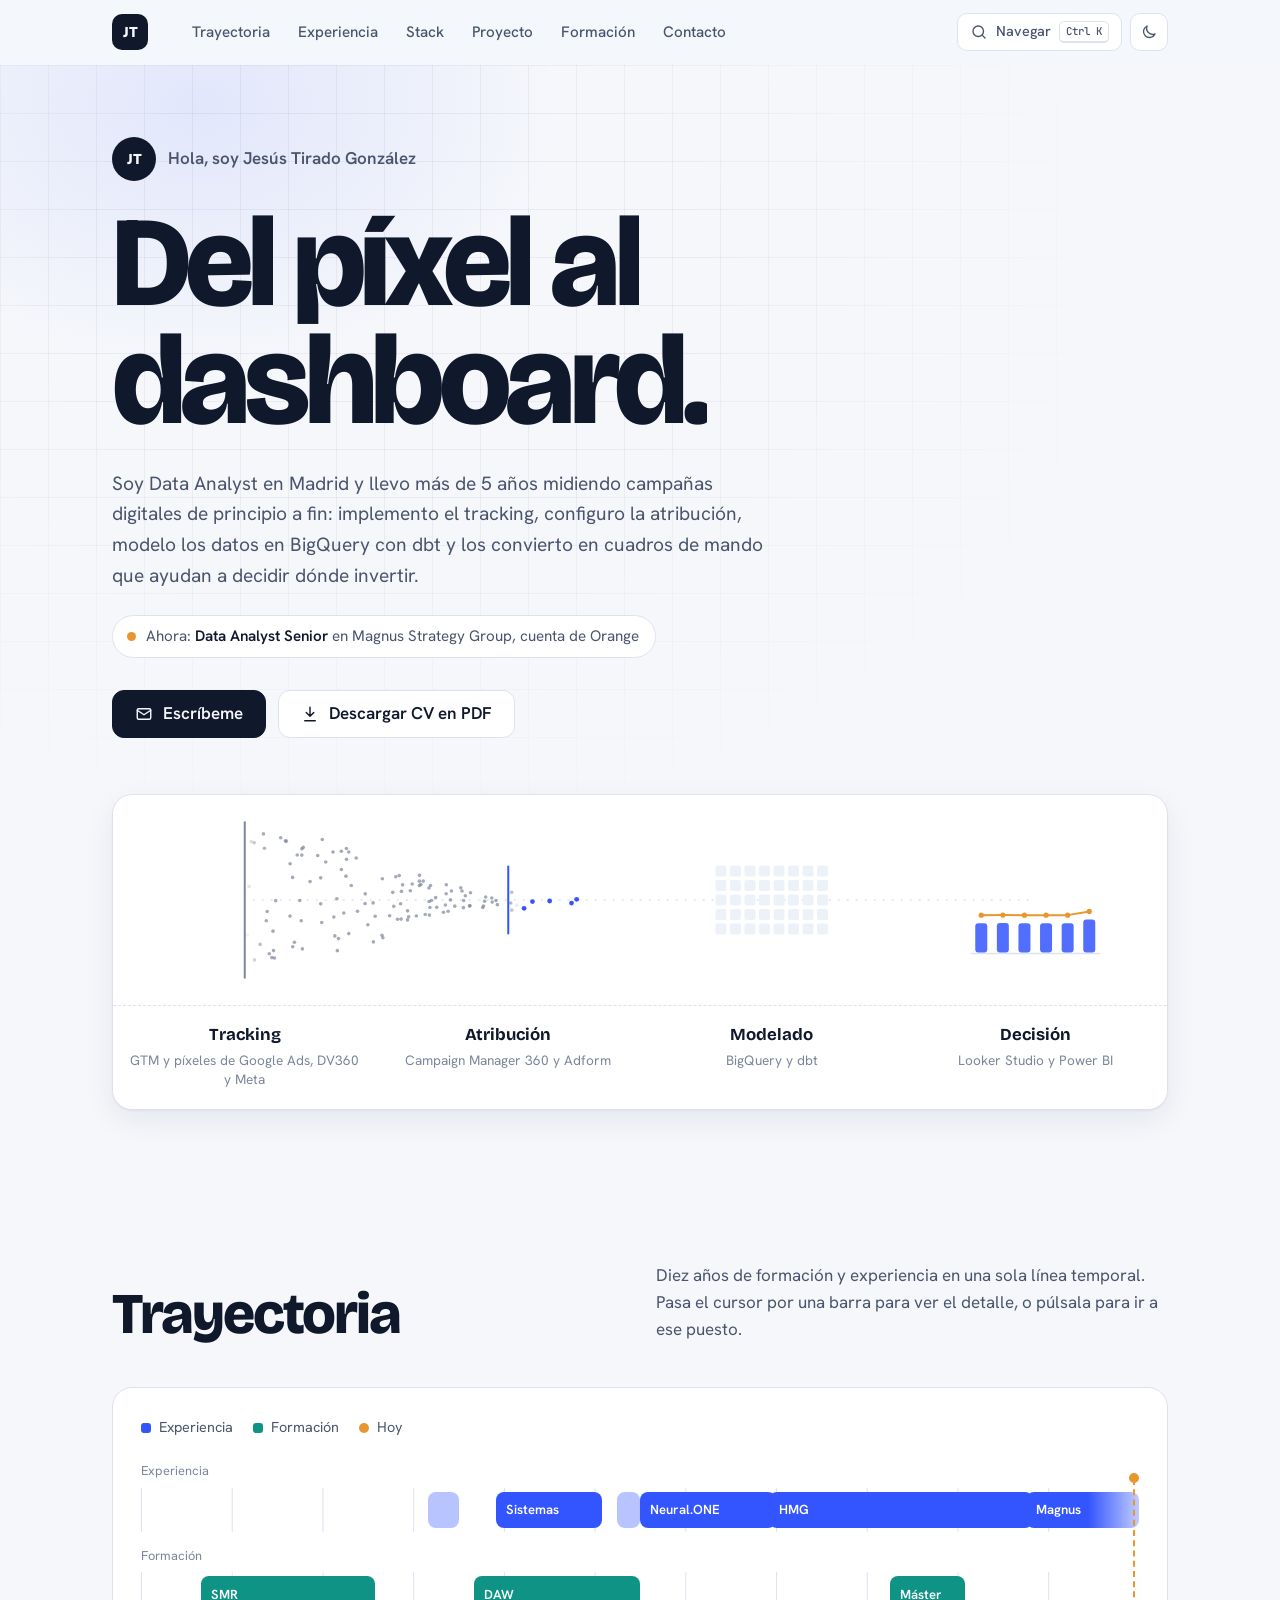
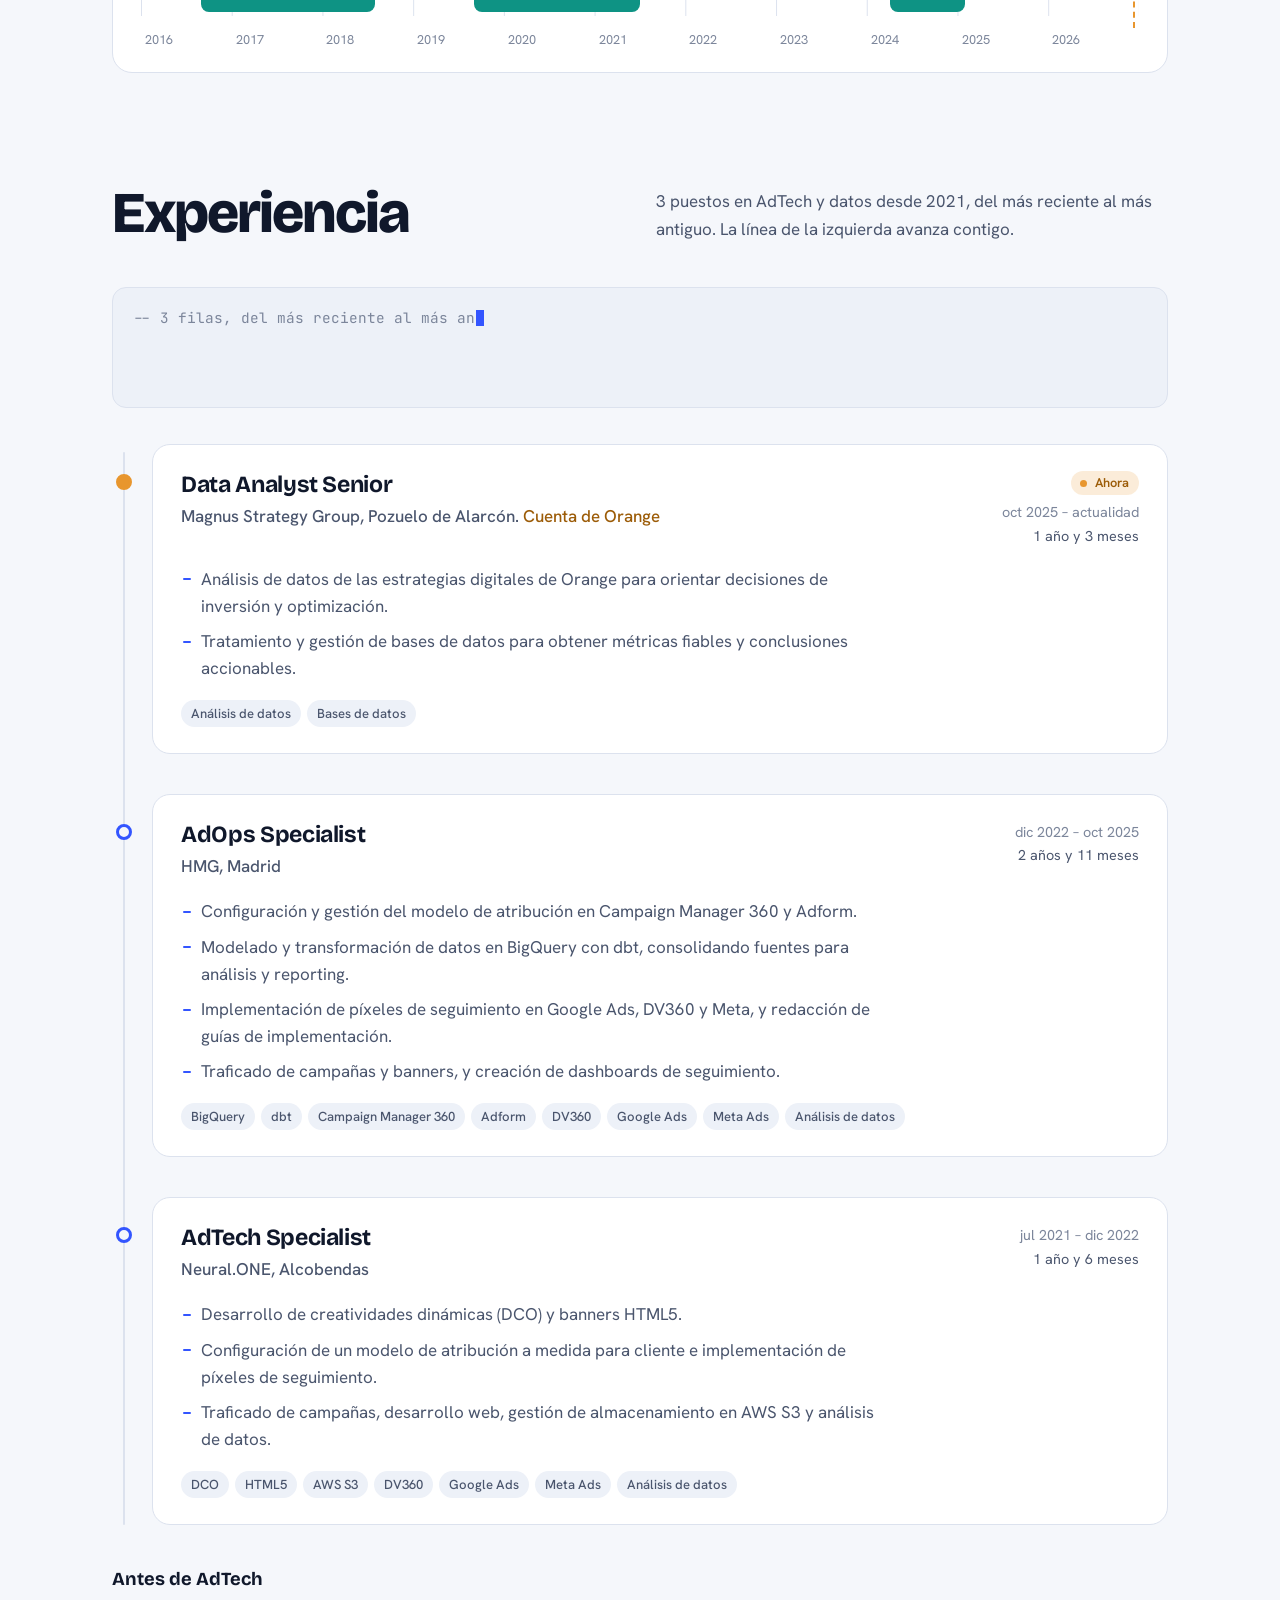
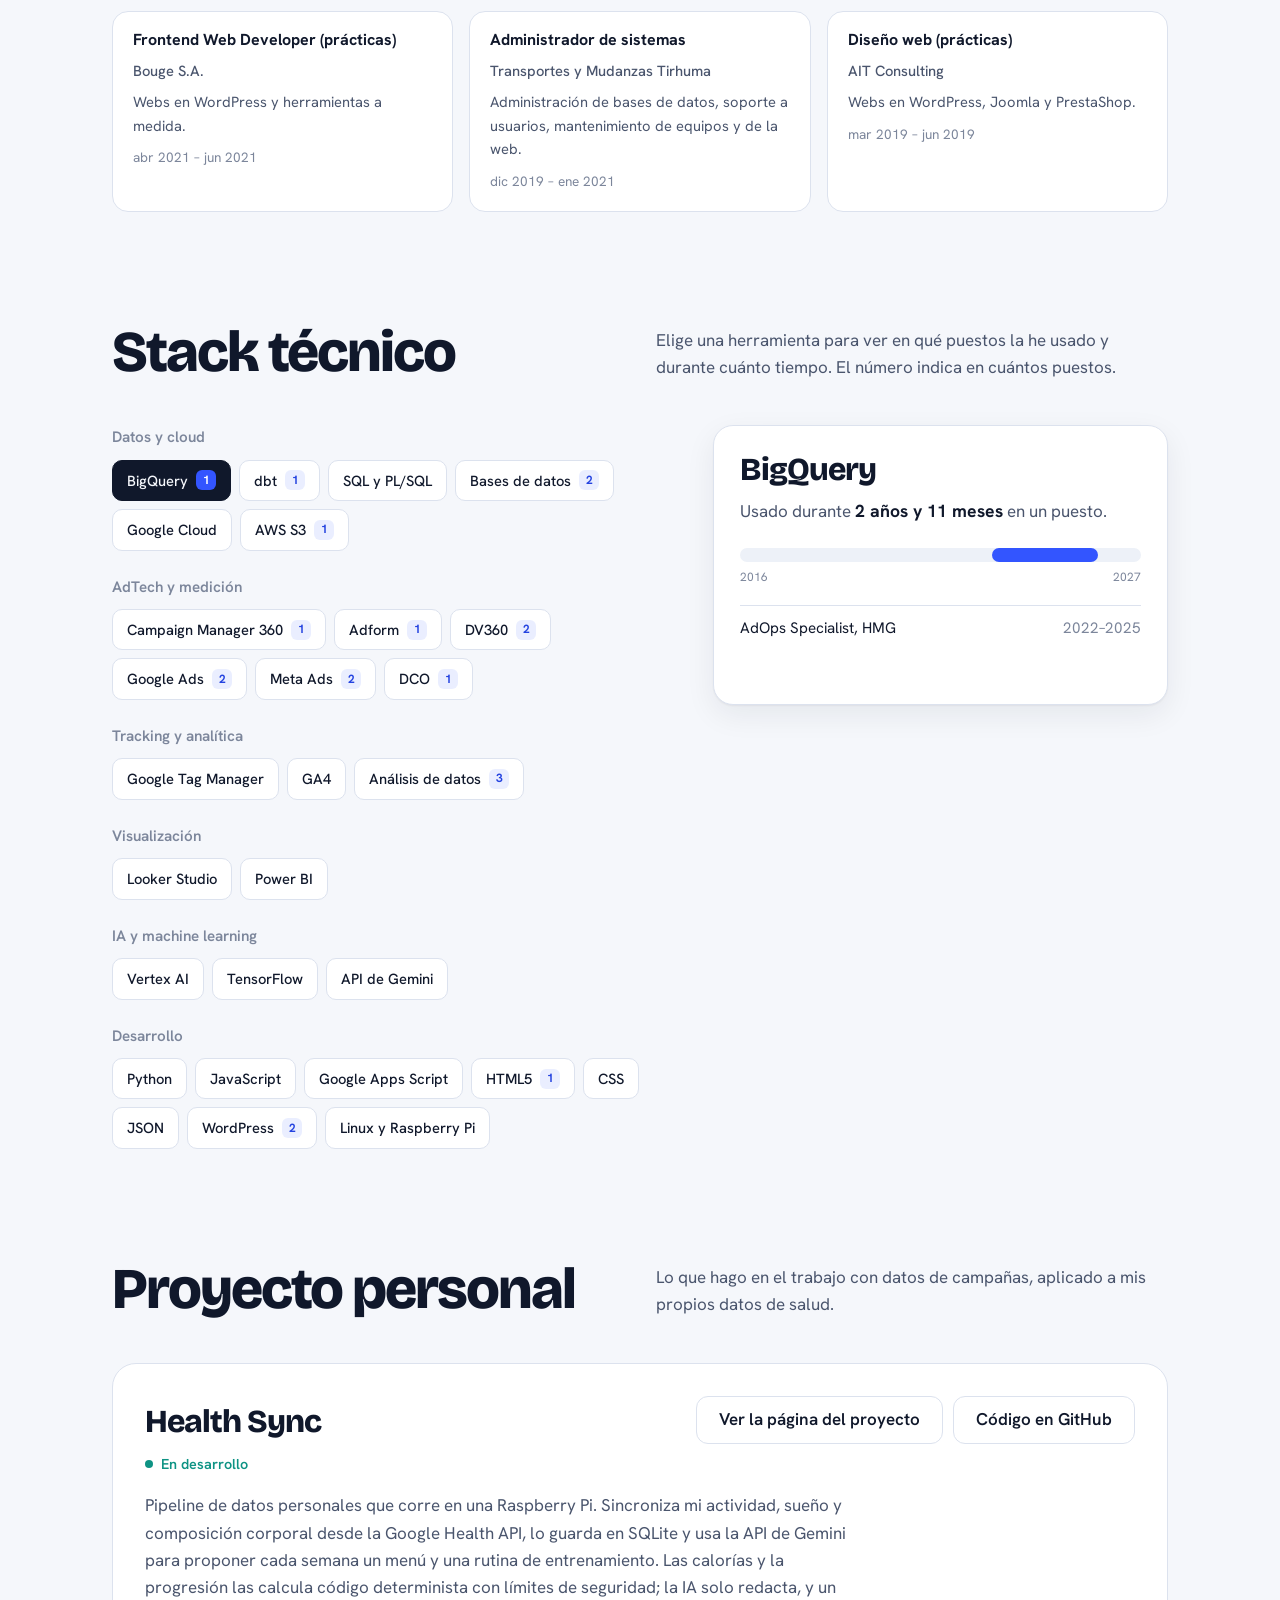
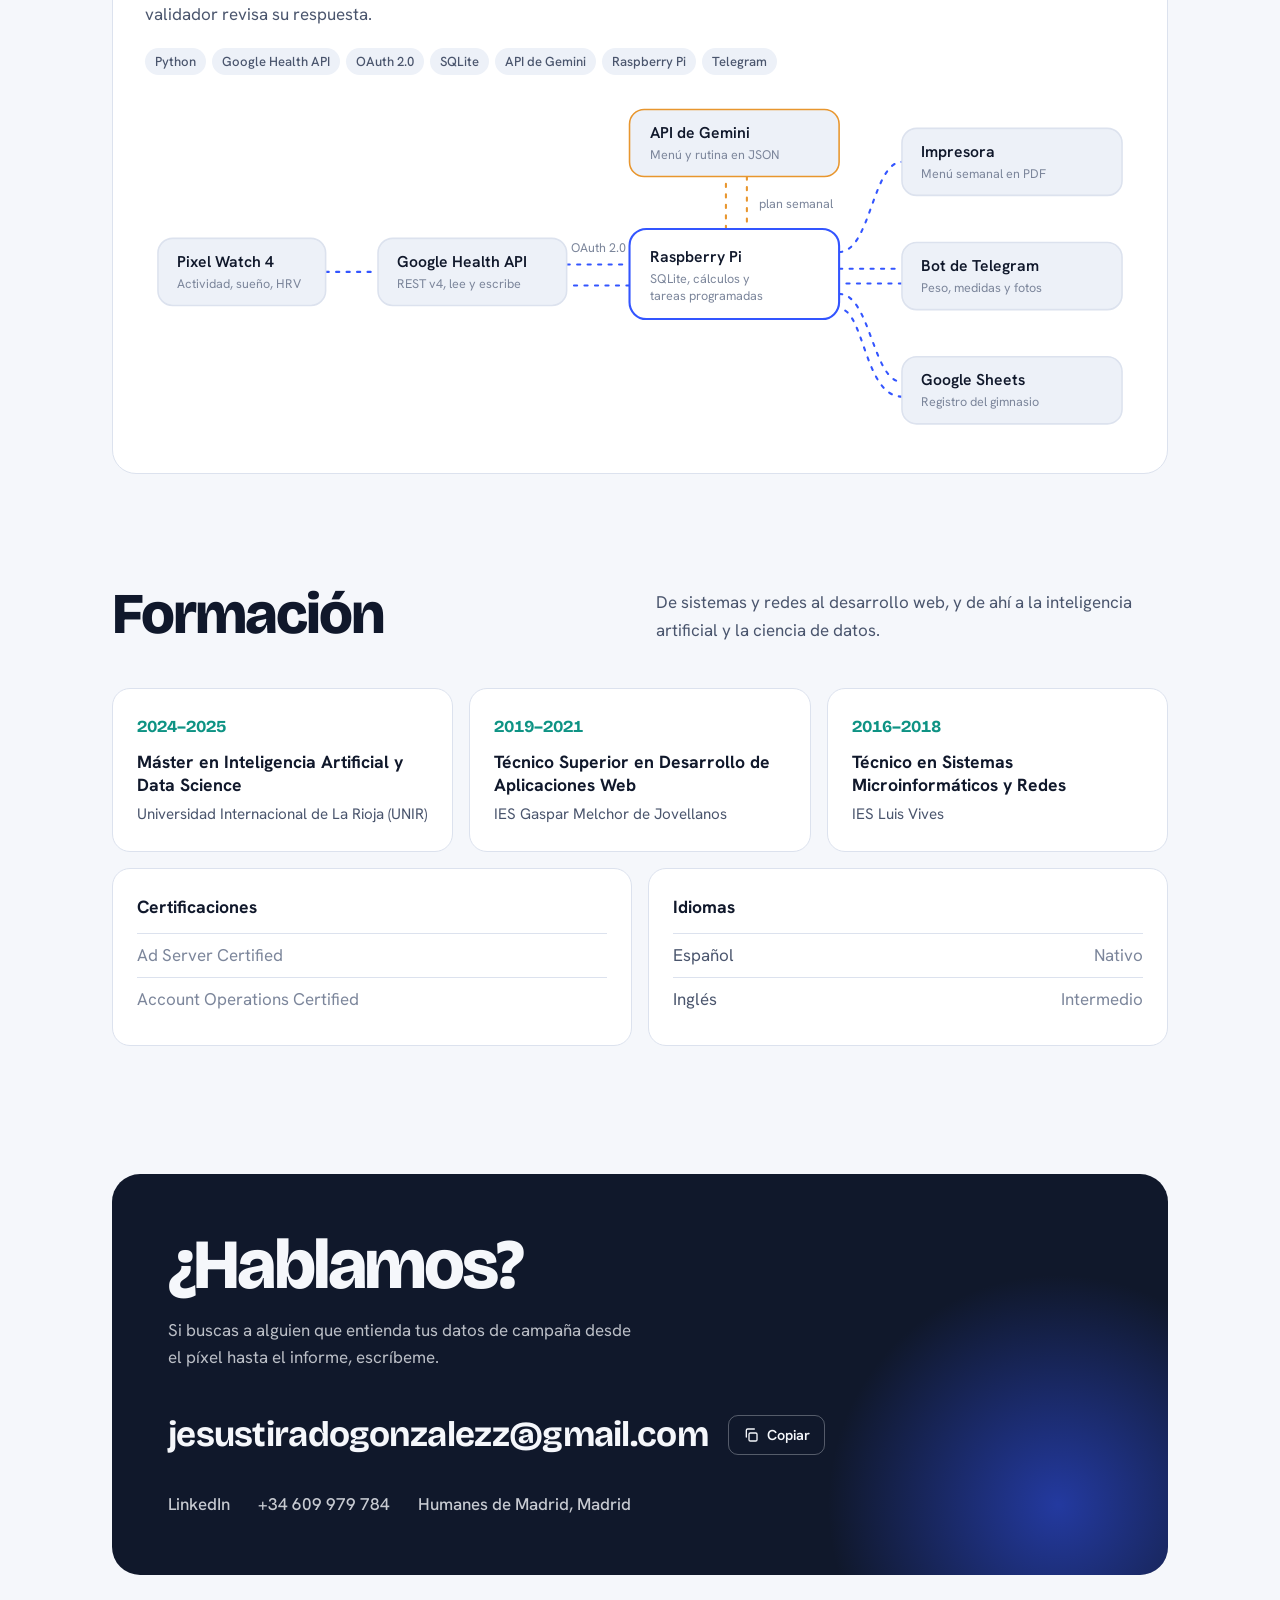
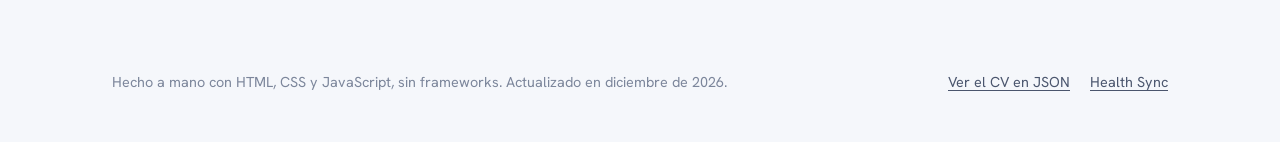
==== commit 631e68eb: "Update index.html" ====
--- a/index.html
+++ b/index.html
@@ -163,7 +163,7 @@
     { "grupo": "Tracking y analítica", "items": ["Google Tag Manager", "GA4", "Análisis de datos"] },
     { "grupo": "Visualización", "items": ["Looker Studio", "Power BI"] },
     { "grupo": "IA y machine learning", "items": ["Vertex AI", "TensorFlow", "API de Gemini"] },
-    { "grupo": "Desarrollo", "items": ["JavaScript", "Google Apps Script", "HTML5", "CSS", "JSON", "WordPress"] }
+    { "grupo": "Desarrollo", "items": ["Python", "JavaScript", "Google Apps Script", "HTML5", "CSS", "JSON", "WordPress", "Linux y Raspberry Pi"] }
   ],
   "proyectos": [
     {
@@ -171,8 +171,9 @@
       "nombre": "Health Sync",
       "estado": "En desarrollo",
       "descripcion": "Pipeline de datos personales que corre en una Raspberry Pi. Sincroniza mi actividad, sueño y composición corporal desde la Google Health API, lo guarda en SQLite y usa la API de Gemini para proponer cada semana un menú y una rutina de entrenamiento. Las calorías y la progresión las calcula código determinista con límites de seguridad; la IA solo redacta, y un validador revisa su respuesta.",
-      "herramientas": ["Google Health API", "OAuth 2.0", "SQLite", "API de Gemini", "Raspberry Pi", "Telegram"],
-      "url": "health-sync/"
+      "herramientas": ["Python", "Google Health API", "OAuth 2.0", "SQLite", "API de Gemini", "Raspberry Pi", "Telegram"],
+      "url": "health-sync/",
+      "repo": "https://github.com/ChechuT10/health-sync"
     }
   ],
   "certificaciones": ["Ad Server Certified", "Account Operations Certified"],
@@ -563,6 +564,7 @@
 .project-text h3 { margin: 0; font-family: var(--display); font-size: 2rem; font-weight: 800; letter-spacing: -0.03em; }
 .status { display: inline-flex; align-items: center; gap: 8px; margin-top: 6px; color: var(--edu); font-weight: 600; font-size: .9rem; }
 .status::before { content: ""; width: 8px; height: 8px; border-radius: 50%; background: var(--edu); }
+.project-links { display: flex; flex-wrap: wrap; gap: 10px; }
 .project-text p { grid-column: 1 / -1; margin: 0; max-width: 72ch; color: var(--ink-2); }
 .project-text .tags { grid-column: 1 / -1; margin-top: 4px; }
 .diagram-scroll { overflow-x: auto; padding: 16px 24px 28px; }
@@ -1240,7 +1242,7 @@
     const p = data.proyectos[0];
     $('#project-text').innerHTML = `
       <div><h3>${esc(p.nombre)}</h3><span class="status">${esc(p.estado)}</span></div>
-      <a class="btn" href="${esc(p.url)}">Ver la página del proyecto</a>
+      <div class="project-links"><a class="btn" href="${esc(p.url)}">Ver la página del proyecto</a>${p.repo ? `<a class="btn" href="${esc(p.repo)}">Código en GitHub</a>` : ''}</div>
       <p>${esc(p.descripcion)}</p>
       <ul class="tags">${p.herramientas.map(h => `<li>${esc(h)}</li>`).join('')}</ul>`;
     $('#edu').innerHTML = data.formacion.map(f => `
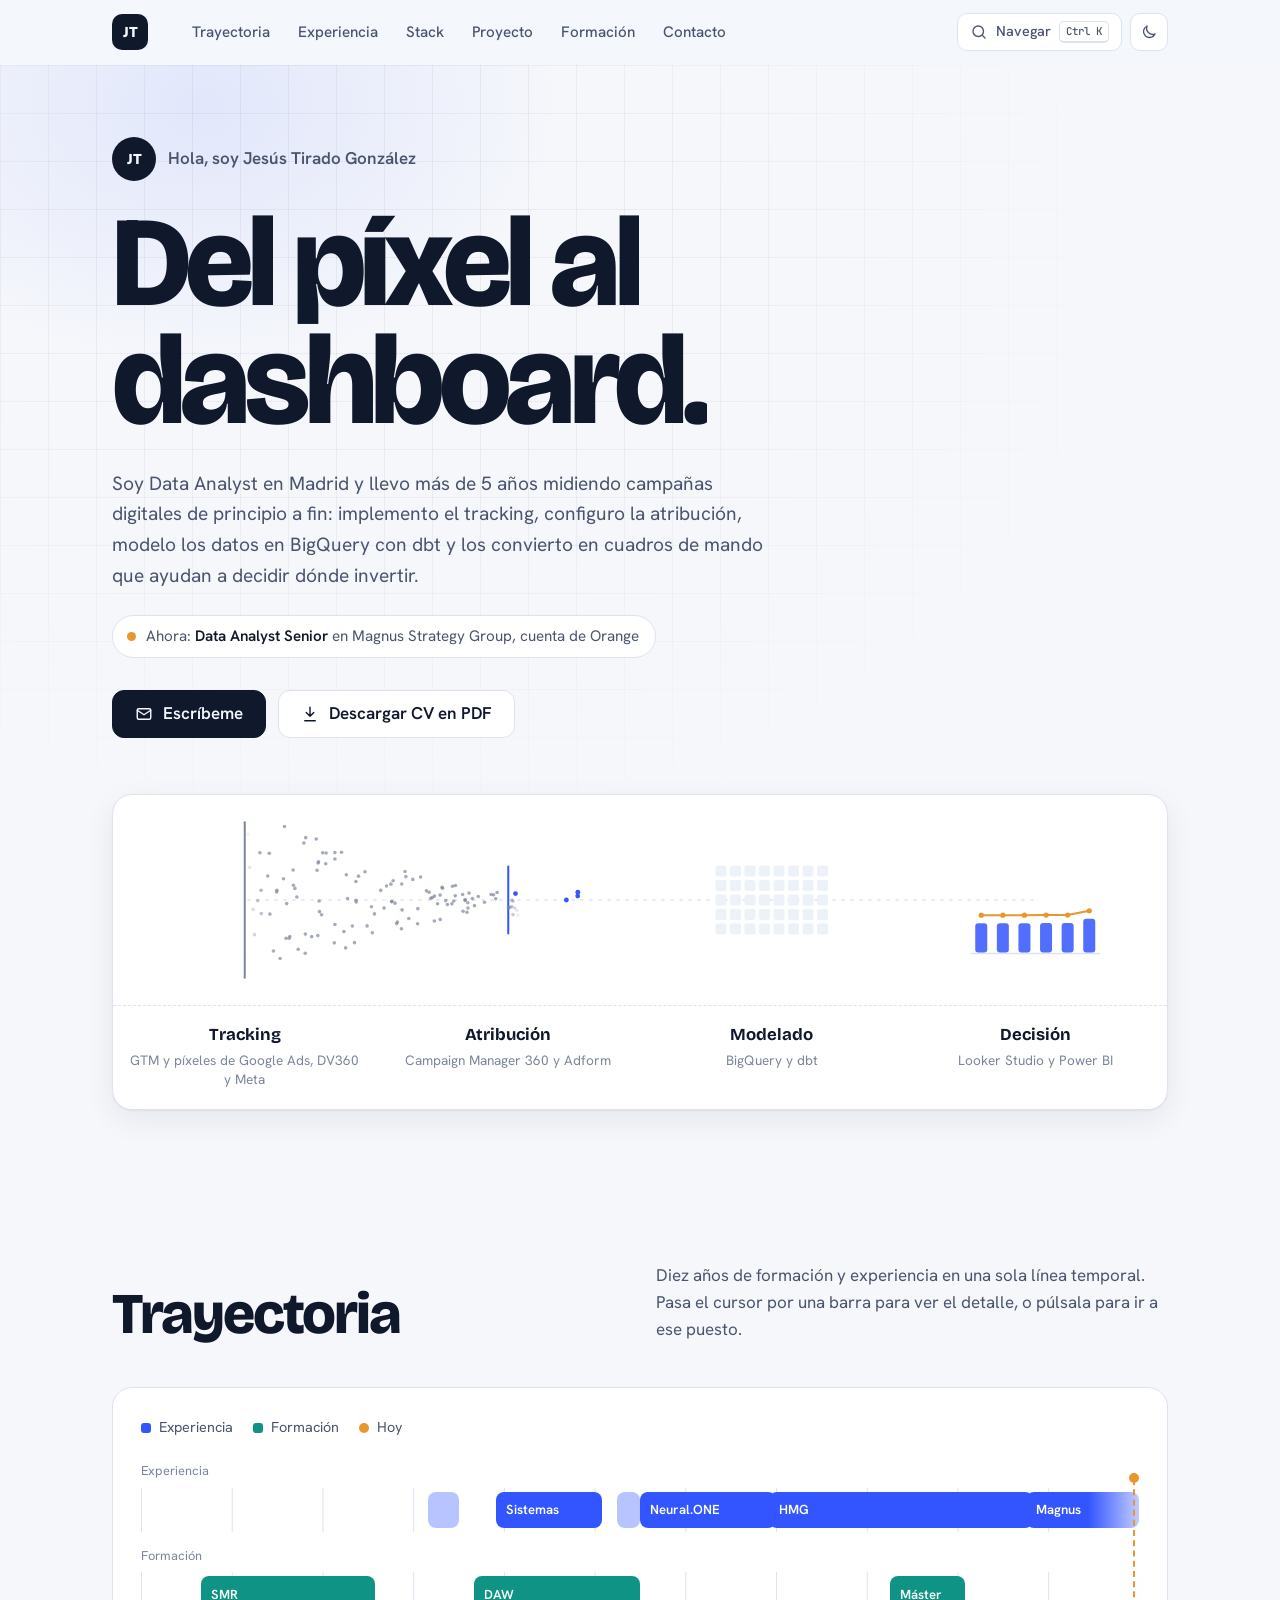
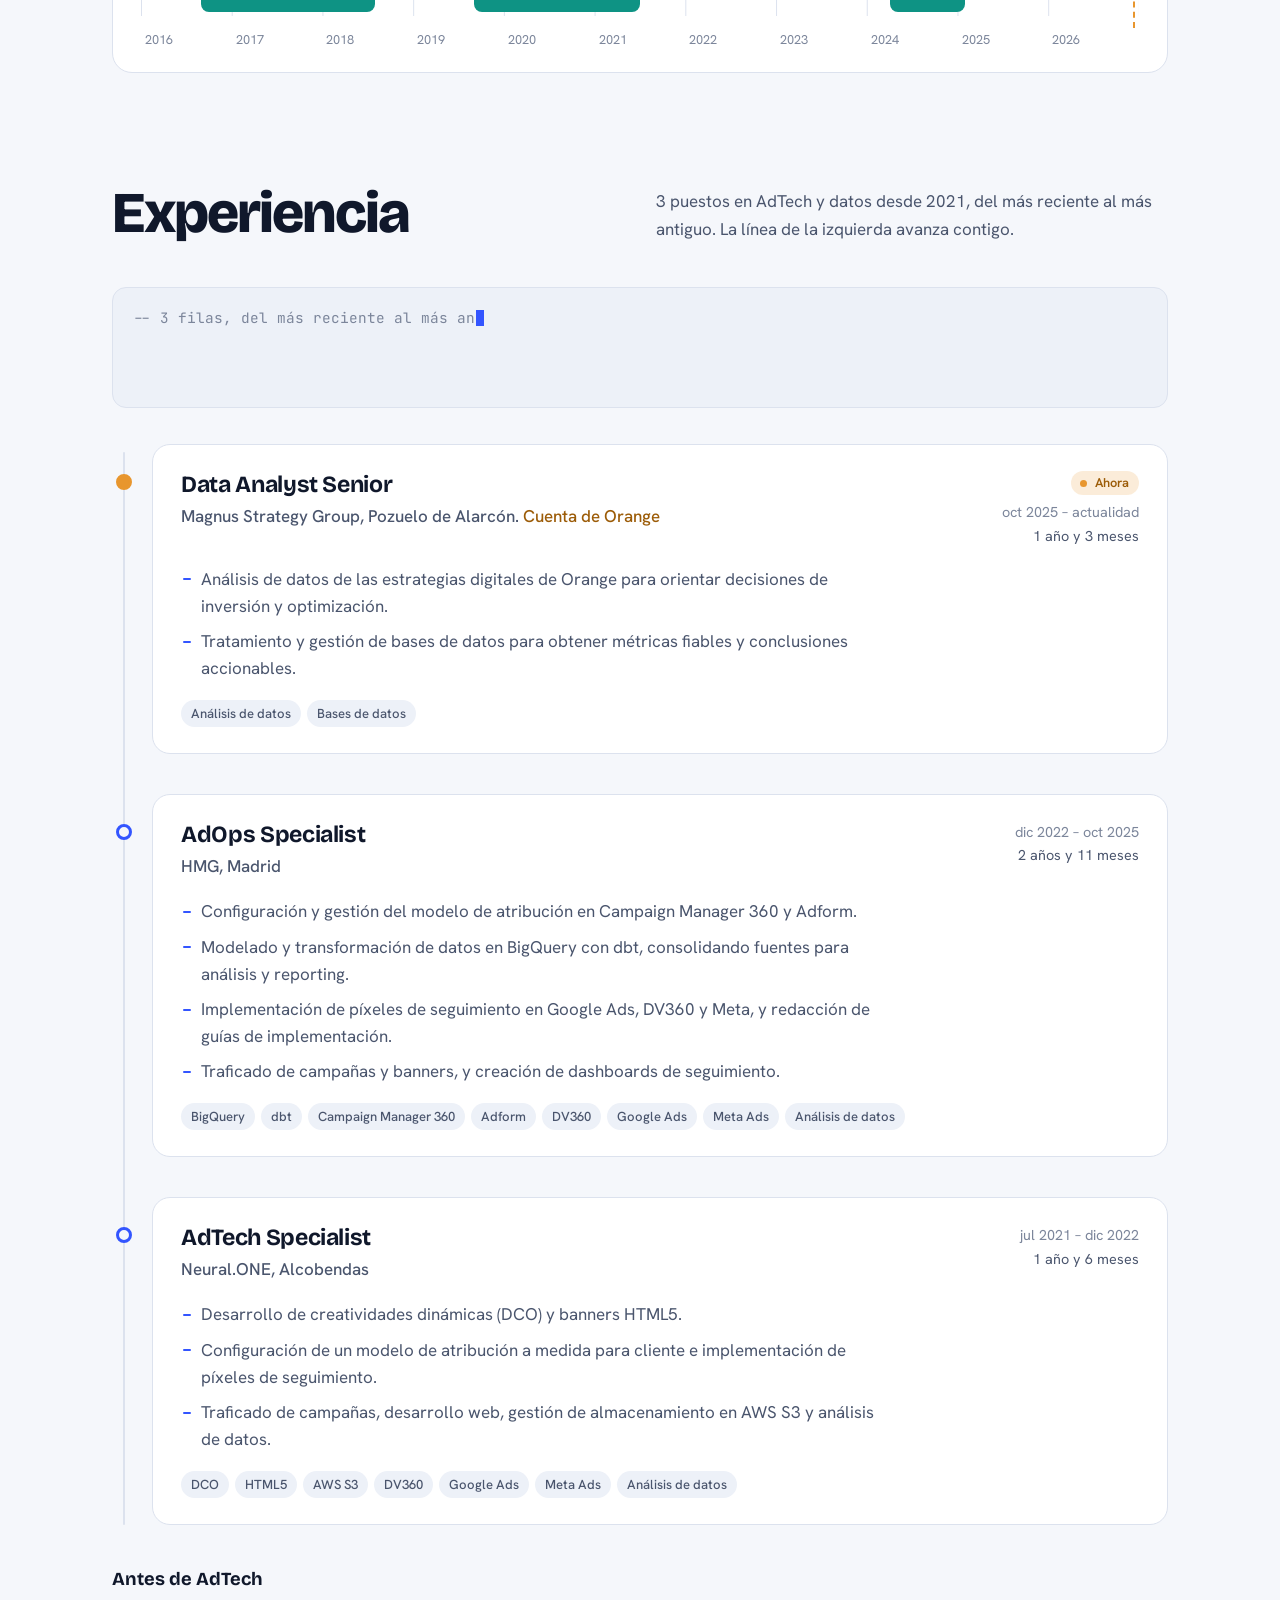
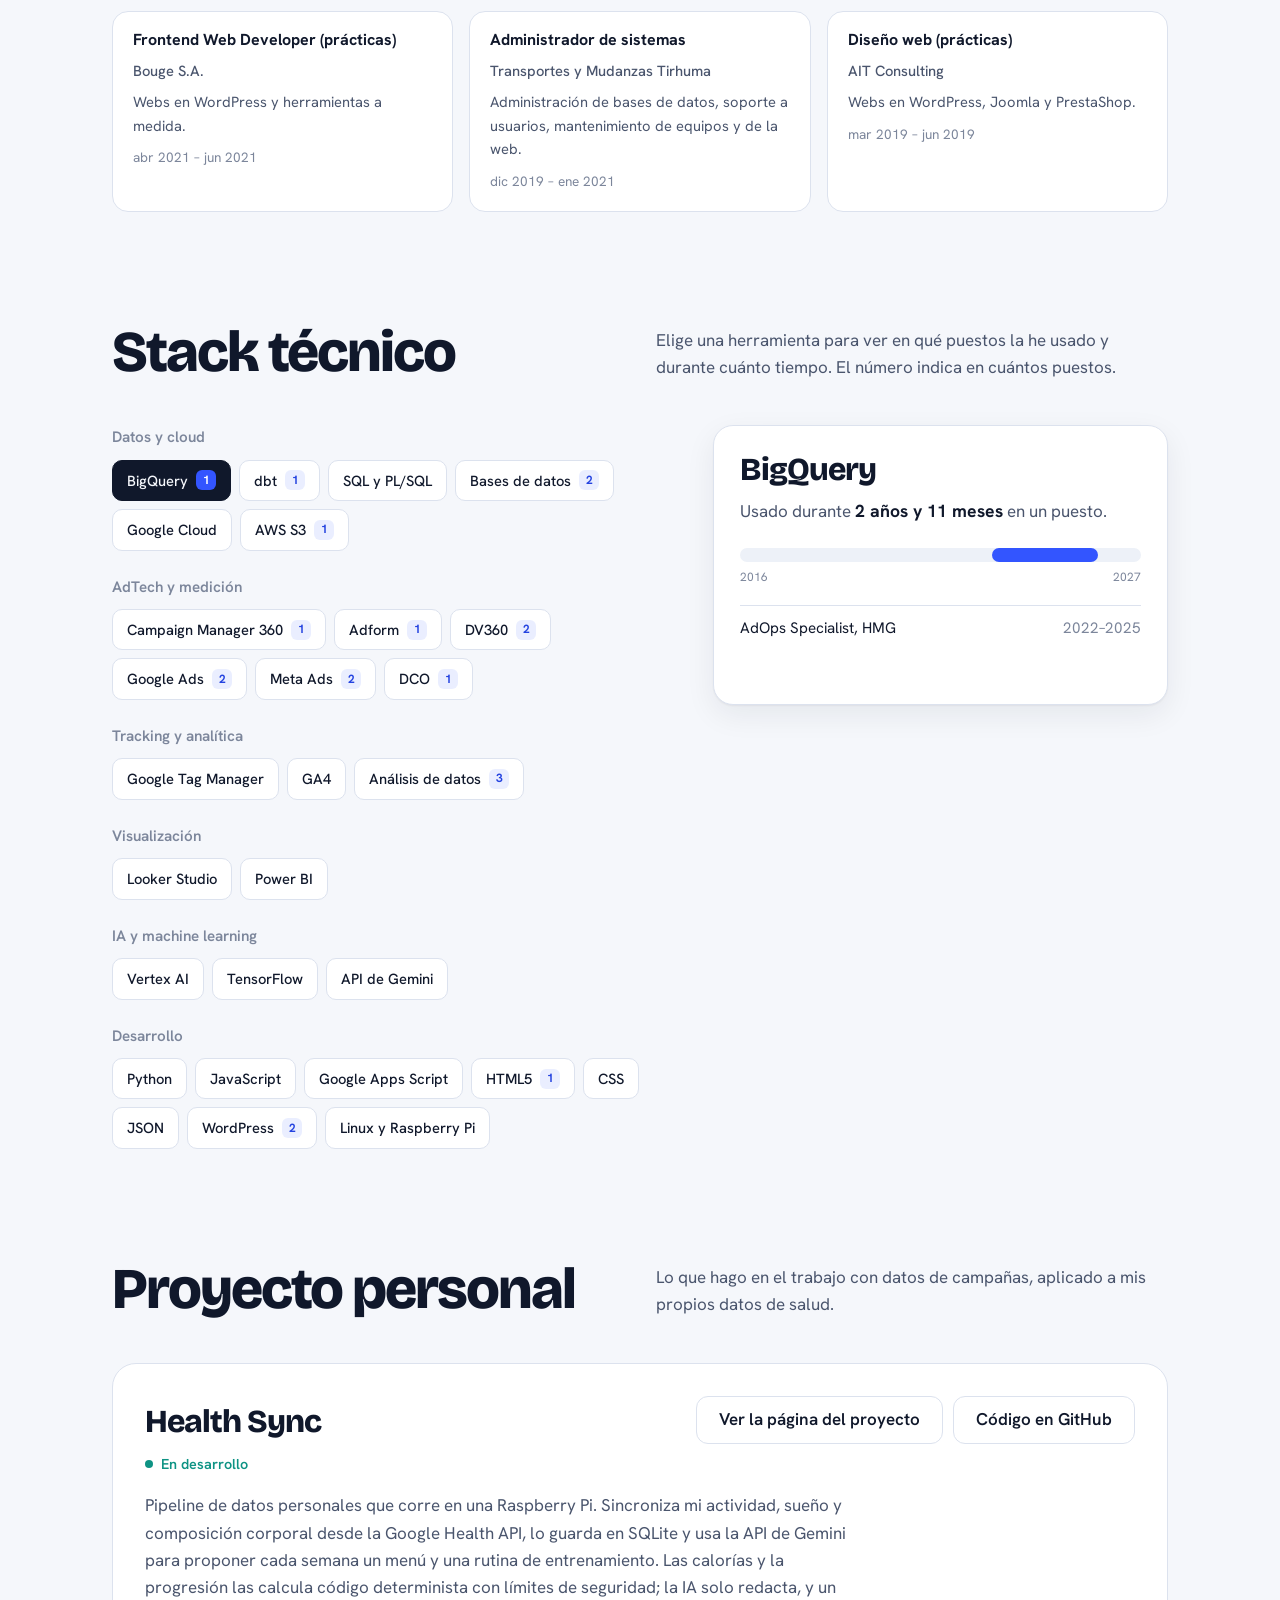
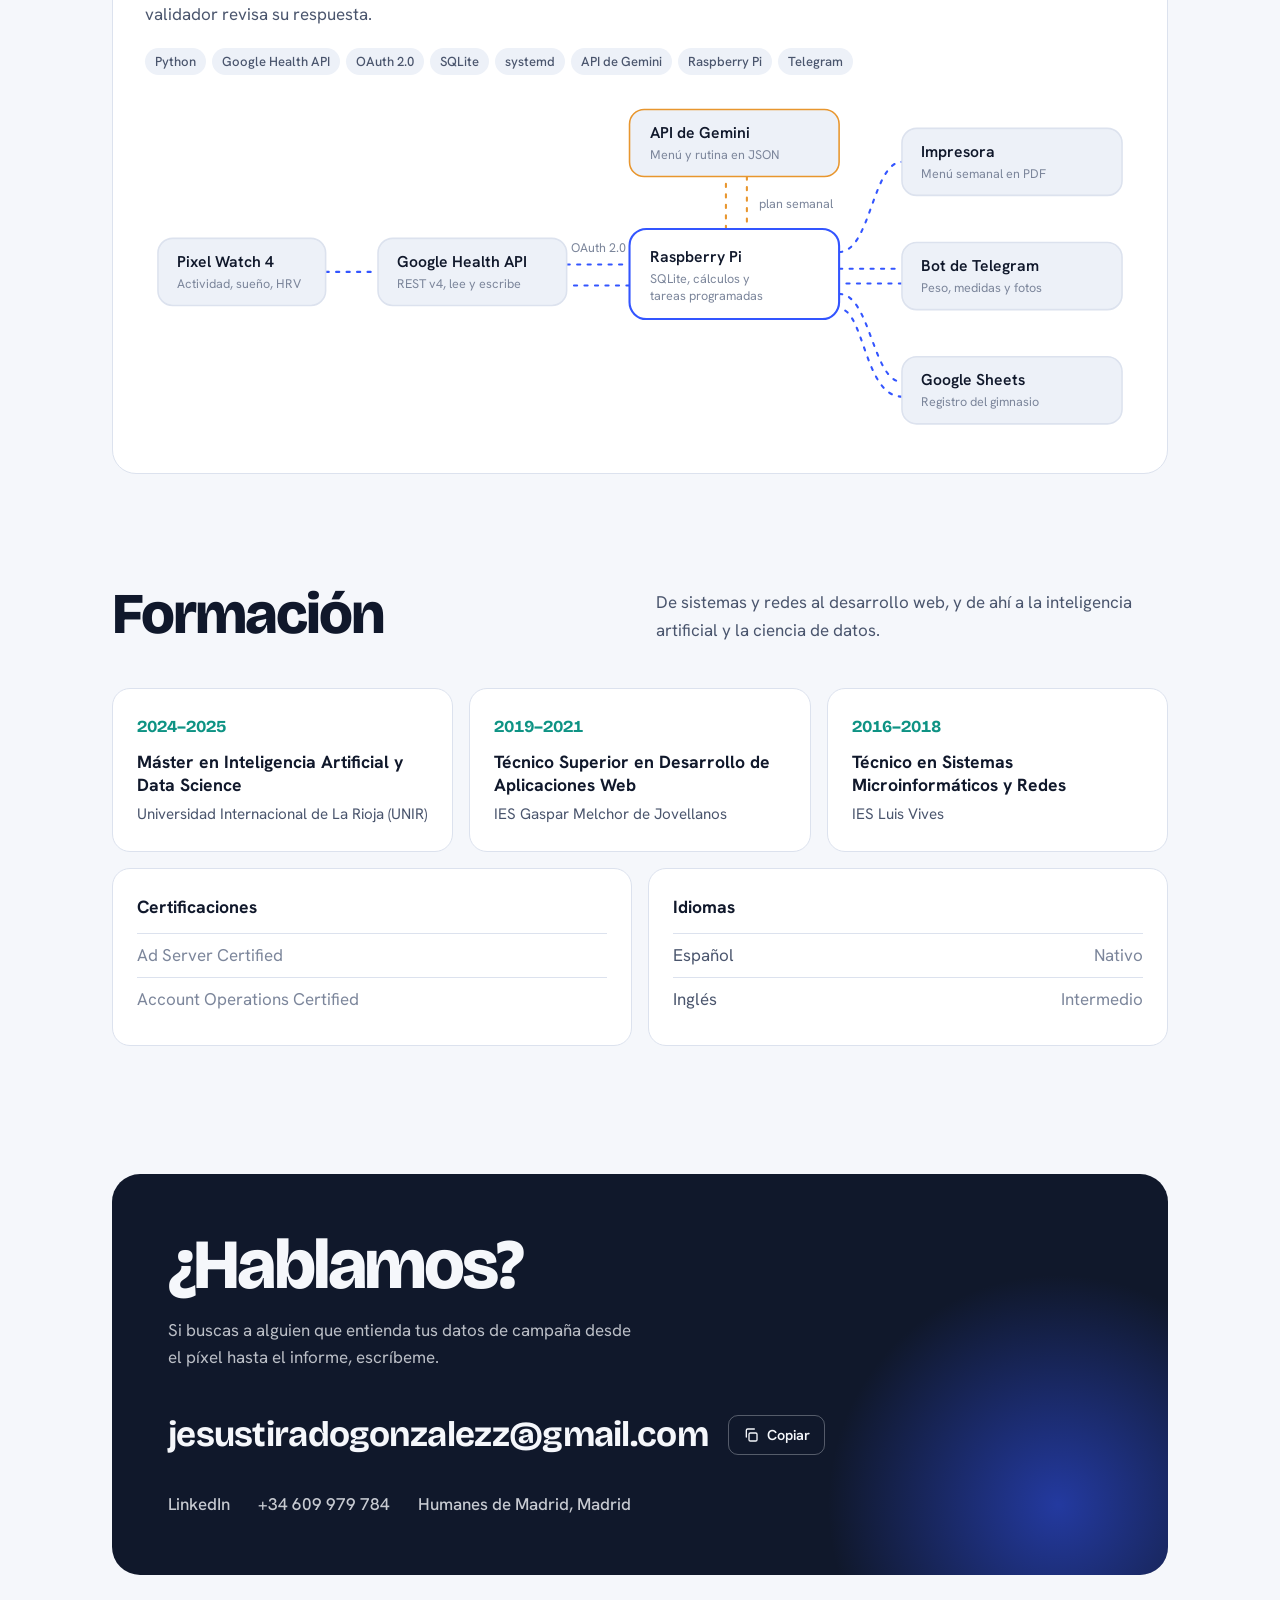
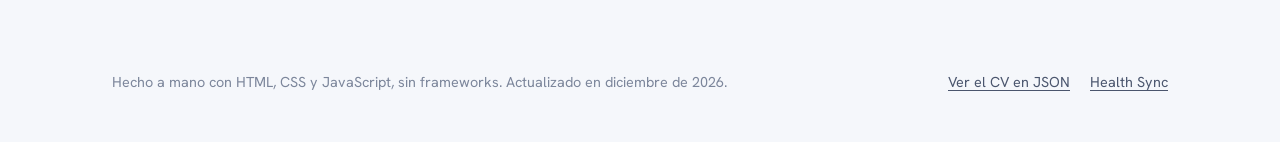
==== commit e1516b72: "Health Sync: avance de la fase 1 (13/10/2026) - Hoja de ruta: tareas de la fase 1 hechas (SQLite, si" ====
--- a/index.html
+++ b/index.html
@@ -171,7 +171,7 @@
       "nombre": "Health Sync",
       "estado": "En desarrollo",
       "descripcion": "Pipeline de datos personales que corre en una Raspberry Pi. Sincroniza mi actividad, sueño y composición corporal desde la Google Health API, lo guarda en SQLite y usa la API de Gemini para proponer cada semana un menú y una rutina de entrenamiento. Las calorías y la progresión las calcula código determinista con límites de seguridad; la IA solo redacta, y un validador revisa su respuesta.",
-      "herramientas": ["Python", "Google Health API", "OAuth 2.0", "SQLite", "API de Gemini", "Raspberry Pi", "Telegram"],
+      "herramientas": ["Python", "Google Health API", "OAuth 2.0", "SQLite", "systemd", "API de Gemini", "Raspberry Pi", "Telegram"],
       "url": "health-sync/",
       "repo": "https://github.com/ChechuT10/health-sync"
     }
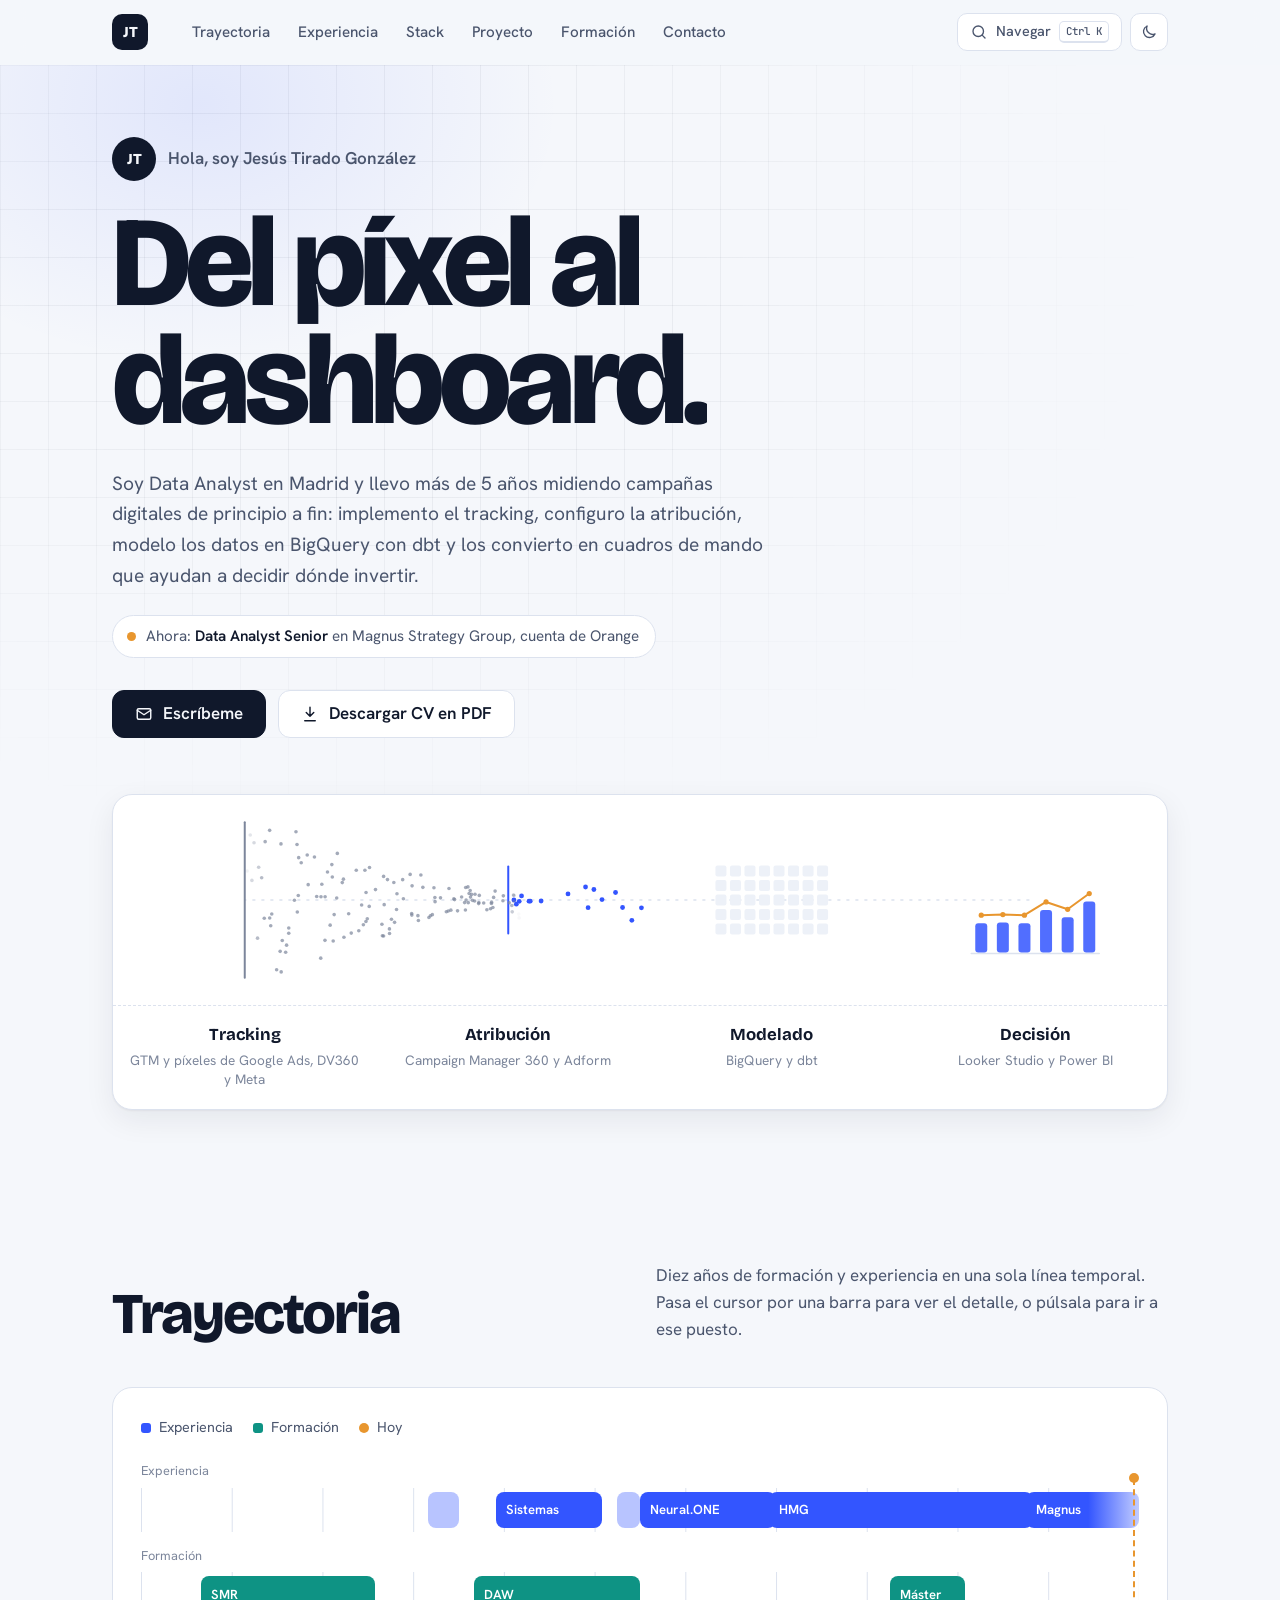
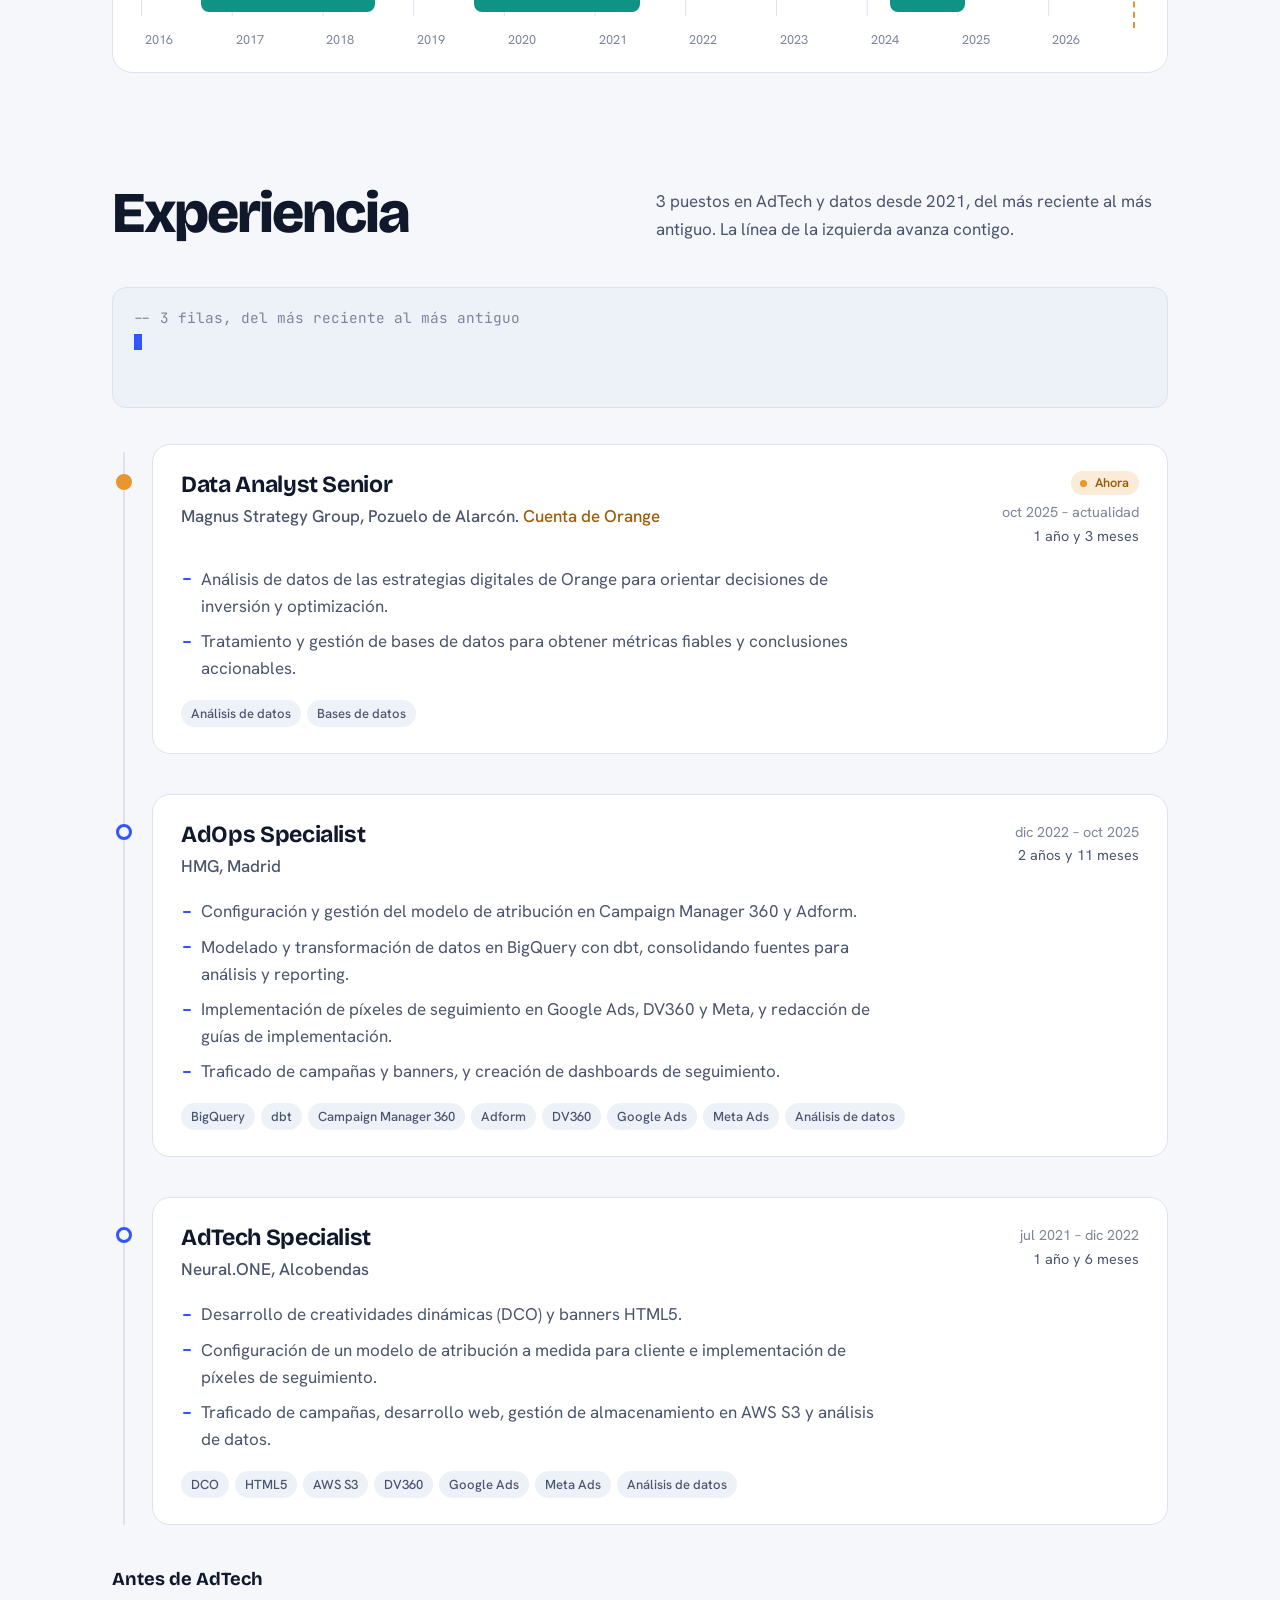
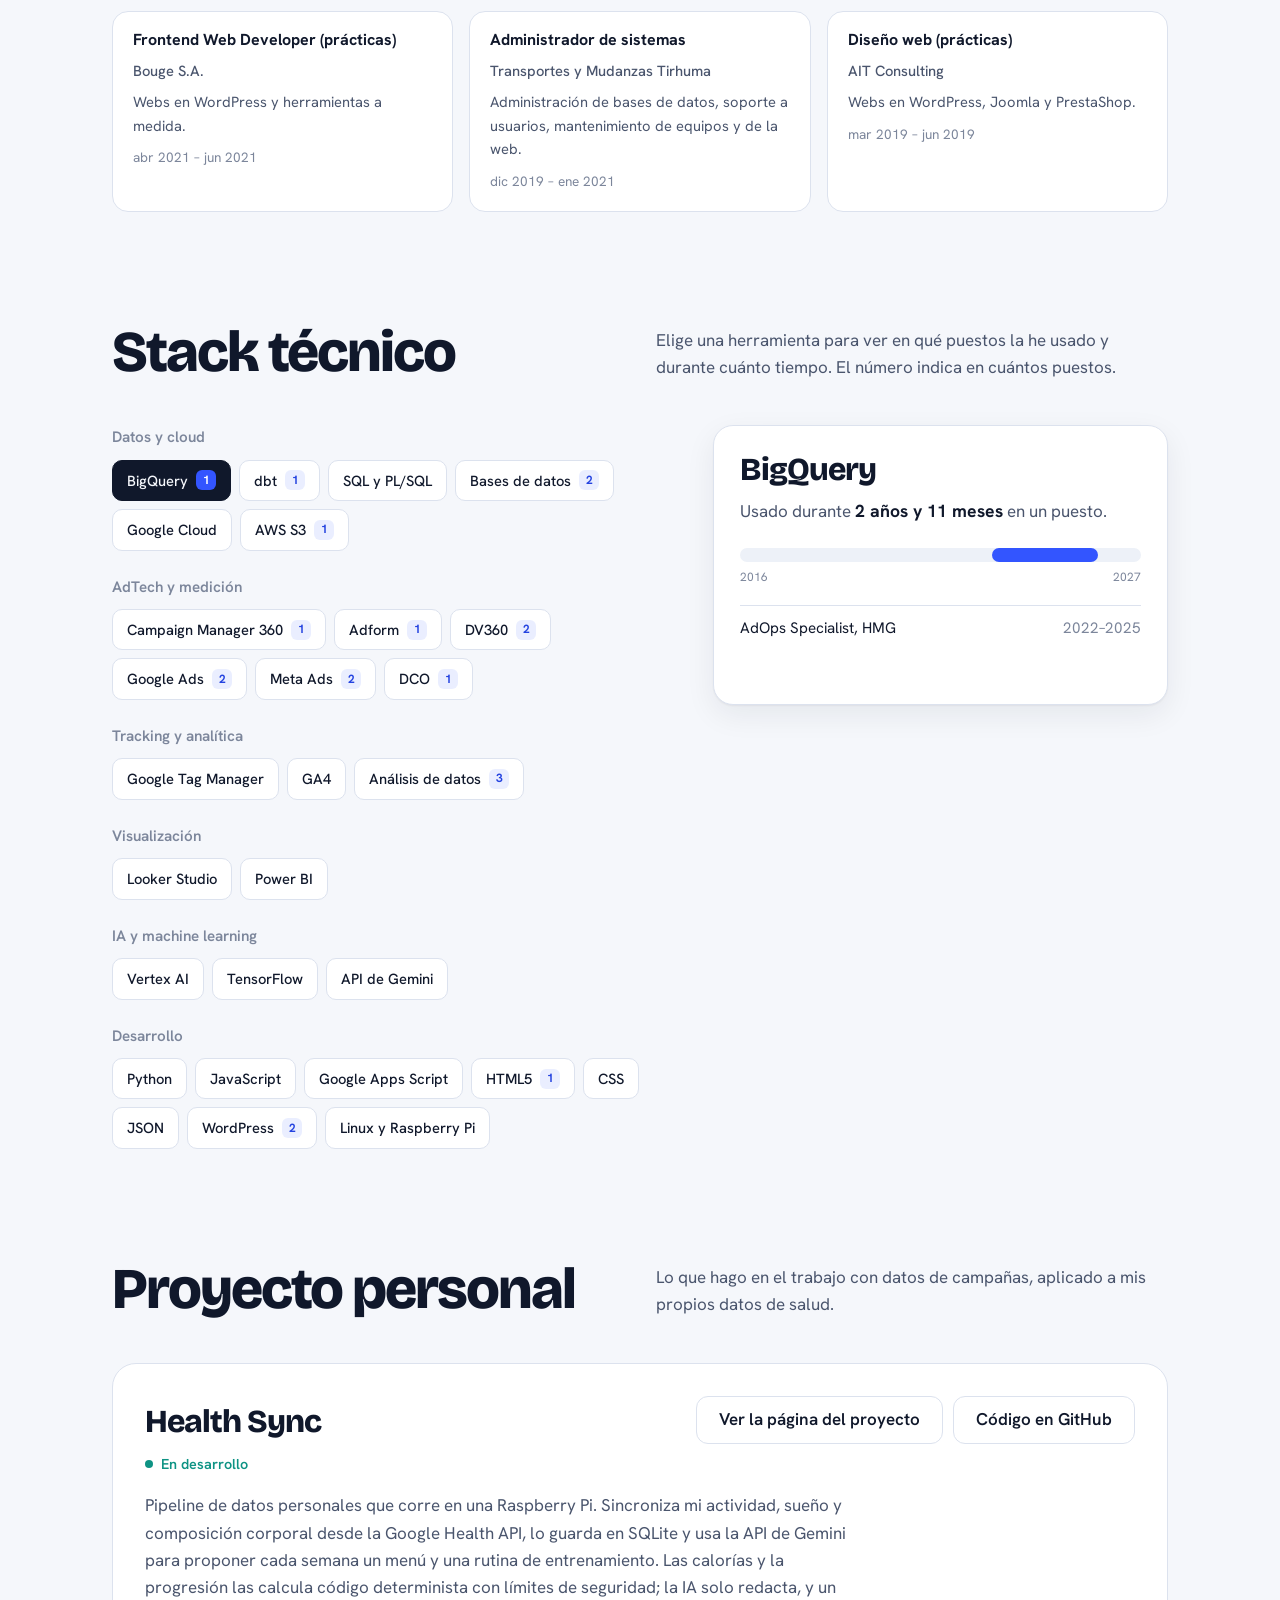
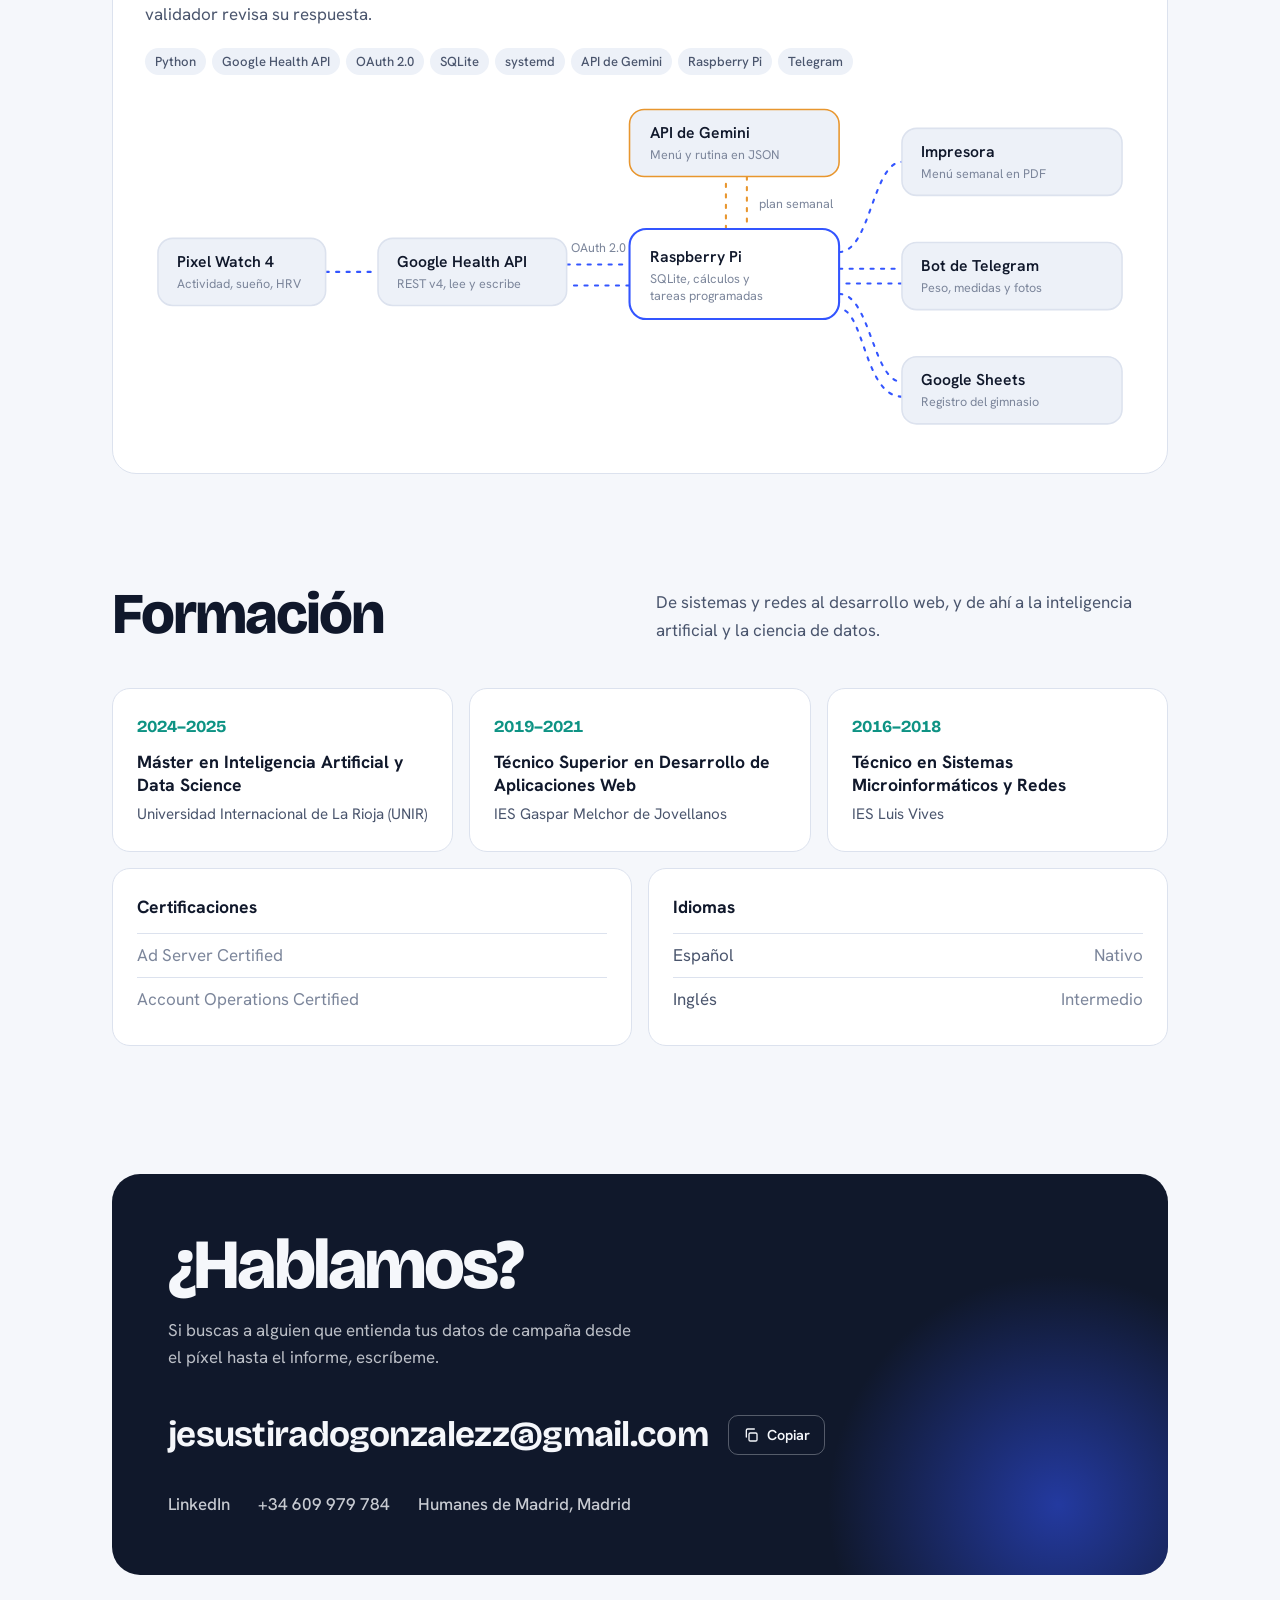
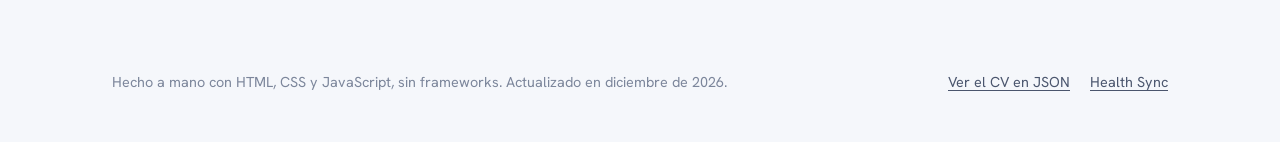
==== commit 4a9e6233: "Separar CSS, JS y json en carpetas css/ js/ y /JSON" ====
--- a/index.html
+++ b/index.html
@@ -32,751 +32,9 @@
   Fechas en formato "AAAA-MM". "fin": null significa "actualidad".
   =====================================================================
 -->
-<script type="application/json" id="cv-data">
-{
-  "nombre": "Jesús Tirado González",
-  "iniciales": "JT",
-  "puesto": "Data Analyst y especialista en AdOps",
-  "ubicacion": "Humanes de Madrid, Madrid",
-  "carreraDesde": "2021-07",
-  "resumen": "Soy Data Analyst en Madrid y llevo más de {años} años midiendo campañas digitales de principio a fin: implemento el tracking, configuro la atribución, modelo los datos en BigQuery con dbt y los convierto en cuadros de mando que ayudan a decidir dónde invertir.",
-  "contacto": {
-    "email": "jesustiradogonzalezz@gmail.com",
-    "telefono": "+34 609 979 784",
-    "linkedin": "https://www.linkedin.com/in/jesustiradogonzalez"
-  },
-  "experiencia": [
-    {
-      "id": "magnus",
-      "puesto": "Data Analyst Senior",
-      "empresa": "Magnus Strategy Group",
-      "corto": "Magnus",
-      "cliente": "Orange",
-      "lugar": "Pozuelo de Alarcón",
-      "inicio": "2025-10",
-      "fin": null,
-      "logros": [
-        "Análisis de datos de las estrategias digitales de Orange para orientar decisiones de inversión y optimización.",
-        "Tratamiento y gestión de bases de datos para obtener métricas fiables y conclusiones accionables."
-      ],
-      "herramientas": ["Análisis de datos", "Bases de datos"]
-    },
-    {
-      "id": "hmg",
-      "puesto": "AdOps Specialist",
-      "empresa": "HMG",
-      "corto": "HMG",
-      "lugar": "Madrid",
-      "inicio": "2022-12",
-      "fin": "2025-10",
-      "logros": [
-        "Configuración y gestión del modelo de atribución en Campaign Manager 360 y Adform.",
-        "Modelado y transformación de datos en BigQuery con dbt, consolidando fuentes para análisis y reporting.",
-        "Implementación de píxeles de seguimiento en Google Ads, DV360 y Meta, y redacción de guías de implementación.",
-        "Traficado de campañas y banners, y creación de dashboards de seguimiento."
-      ],
-      "herramientas": ["BigQuery", "dbt", "Campaign Manager 360", "Adform", "DV360", "Google Ads", "Meta Ads", "Análisis de datos"]
-    },
-    {
-      "id": "neural",
-      "puesto": "AdTech Specialist",
-      "empresa": "Neural.ONE",
-      "corto": "Neural.ONE",
-      "lugar": "Alcobendas",
-      "inicio": "2021-07",
-      "fin": "2022-12",
-      "logros": [
-        "Desarrollo de creatividades dinámicas (DCO) y banners HTML5.",
-        "Configuración de un modelo de atribución a medida para cliente e implementación de píxeles de seguimiento.",
-        "Traficado de campañas, desarrollo web, gestión de almacenamiento en AWS S3 y análisis de datos."
-      ],
-      "herramientas": ["DCO", "HTML5", "AWS S3", "DV360", "Google Ads", "Meta Ads", "Análisis de datos"]
-    },
-    {
-      "id": "bouge",
-      "anterior": true,
-      "practicas": true,
-      "puesto": "Frontend Web Developer (prácticas)",
-      "empresa": "Bouge S.A.",
-      "corto": "Bouge",
-      "lugar": "Villaviciosa de Odón",
-      "inicio": "2021-04",
-      "fin": "2021-06",
-      "logros": ["Webs en WordPress y herramientas a medida."],
-      "herramientas": ["WordPress"]
-    },
-    {
-      "id": "tirhuma",
-      "anterior": true,
-      "puesto": "Administrador de sistemas",
-      "empresa": "Transportes y Mudanzas Tirhuma",
-      "corto": "Sistemas",
-      "lugar": "Humanes de Madrid",
-      "inicio": "2019-12",
-      "fin": "2021-01",
-      "logros": ["Administración de bases de datos, soporte a usuarios, mantenimiento de equipos y de la web."],
-      "herramientas": ["Bases de datos"]
-    },
-    {
-      "id": "ait",
-      "anterior": true,
-      "practicas": true,
-      "puesto": "Diseño web (prácticas)",
-      "empresa": "AIT Consulting",
-      "corto": "AIT",
-      "lugar": "Fuenlabrada",
-      "inicio": "2019-03",
-      "fin": "2019-06",
-      "logros": ["Webs en WordPress, Joomla y PrestaShop."],
-      "herramientas": ["WordPress"]
-    }
-  ],
-  "formacion": [
-    {
-      "id": "master",
-      "titulo": "Máster en Inteligencia Artificial y Data Science",
-      "corto": "Máster",
-      "centro": "Universidad Internacional de La Rioja (UNIR)",
-      "inicio": "2024-04",
-      "fin": "2025-01"
-    },
-    {
-      "id": "daw",
-      "titulo": "Técnico Superior en Desarrollo de Aplicaciones Web",
-      "corto": "DAW",
-      "centro": "IES Gaspar Melchor de Jovellanos",
-      "inicio": "2019-09",
-      "fin": "2021-06"
-    },
-    {
-      "id": "smr",
-      "titulo": "Técnico en Sistemas Microinformáticos y Redes",
-      "corto": "SMR",
-      "centro": "IES Luis Vives",
-      "inicio": "2016-09",
-      "fin": "2018-07"
-    }
-  ],
-  "stack": [
-    { "grupo": "Datos y cloud", "items": ["BigQuery", "dbt", "SQL y PL/SQL", "Bases de datos", "Google Cloud", "AWS S3"] },
-    { "grupo": "AdTech y medición", "items": ["Campaign Manager 360", "Adform", "DV360", "Google Ads", "Meta Ads", "DCO"] },
-    { "grupo": "Tracking y analítica", "items": ["Google Tag Manager", "GA4", "Análisis de datos"] },
-    { "grupo": "Visualización", "items": ["Looker Studio", "Power BI"] },
-    { "grupo": "IA y machine learning", "items": ["Vertex AI", "TensorFlow", "API de Gemini"] },
-    { "grupo": "Desarrollo", "items": ["Python", "JavaScript", "Google Apps Script", "HTML5", "CSS", "JSON", "WordPress", "Linux y Raspberry Pi"] }
-  ],
-  "proyectos": [
-    {
-      "id": "healthsync",
-      "nombre": "Health Sync",
-      "estado": "En desarrollo",
-      "descripcion": "Pipeline de datos personales que corre en una Raspberry Pi. Sincroniza mi actividad, sueño y composición corporal desde la Google Health API, lo guarda en SQLite y usa la API de Gemini para proponer cada semana un menú y una rutina de entrenamiento. Las calorías y la progresión las calcula código determinista con límites de seguridad; la IA solo redacta, y un validador revisa su respuesta.",
-      "herramientas": ["Python", "Google Health API", "OAuth 2.0", "SQLite", "systemd", "API de Gemini", "Raspberry Pi", "Telegram"],
-      "url": "health-sync/",
-      "repo": "https://github.com/ChechuT10/health-sync"
-    }
-  ],
-  "certificaciones": ["Ad Server Certified", "Account Operations Certified"],
-  "idiomas": [
-    { "idioma": "Español", "nivel": "Nativo" },
-    { "idioma": "Inglés", "nivel": "Intermedio" }
-  ]
-}
-</script>
-
-<style>
-/* ===================== Tokens ===================== */
-:root {
-  --bg: #F5F7FB;
-  --surface: #FFFFFF;
-  --surface-2: #EDF1F8;
-  --ink: #10182B;
-  --ink-2: #4A556D;
-  --ink-3: #7C869B;
-  --rule: #DCE2EE;
-  --signal: #3355FF;
-  --signal-ink: #2443E0;
-  --signal-soft: rgba(51, 85, 255, .10);
-  --conv: #E8962E;
-  --conv-ink: #9C5C08;
-  --edu: #0E9384;
-  --edu-soft: rgba(14, 147, 132, .12);
-  --grid: rgba(16, 24, 43, .05);
-  --shadow: 0 1px 2px rgba(16,24,43,.05), 0 10px 30px rgba(16,24,43,.07);
-  --display: "Bricolage Grotesque", "Hanken Grotesk", system-ui, sans-serif;
-  --text: "Hanken Grotesk", system-ui, sans-serif;
-  --mono: "JetBrains Mono", ui-monospace, Menlo, monospace;
-  color-scheme: light;
-}
-@media (prefers-color-scheme: dark) {
-  :root:not([data-theme="light"]) {
-    --bg: #0A0F1E; --surface: #111831; --surface-2: #18213F;
-    --ink: #E9EEF8; --ink-2: #AAB4CA; --ink-3: #737E98; --rule: #243052;
-    --signal: #7D93FF; --signal-ink: #A3B2FF; --signal-soft: rgba(125,147,255,.14);
-    --conv: #FFB547; --conv-ink: #FFC56E; --edu: #2DD4BF; --edu-soft: rgba(45,212,191,.14);
-    --grid: rgba(255,255,255,.045);
-    --shadow: 0 1px 2px rgba(0,0,0,.35), 0 12px 32px rgba(0,0,0,.35);
-    color-scheme: dark;
-  }
-}
-:root[data-theme="dark"] {
-  --bg: #0A0F1E; --surface: #111831; --surface-2: #18213F;
-  --ink: #E9EEF8; --ink-2: #AAB4CA; --ink-3: #737E98; --rule: #243052;
-  --signal: #7D93FF; --signal-ink: #A3B2FF; --signal-soft: rgba(125,147,255,.14);
-  --conv: #FFB547; --conv-ink: #FFC56E; --edu: #2DD4BF; --edu-soft: rgba(45,212,191,.14);
-  --grid: rgba(255,255,255,.045);
-  --shadow: 0 1px 2px rgba(0,0,0,.35), 0 12px 32px rgba(0,0,0,.35);
-  color-scheme: dark;
-}
-
-/* ===================== Base ===================== */
-*, *::before, *::after { box-sizing: border-box; }
-html { scroll-behavior: smooth; -webkit-text-size-adjust: 100%; scroll-padding-top: 80px; }
-body {
-  margin: 0;
-  background: var(--bg);
-  color: var(--ink);
-  font-family: var(--text);
-  font-size: 17px;
-  line-height: 1.6;
-  transition: background-color .3s, color .3s;
-  overflow-x: hidden;
-}
-a { color: var(--signal-ink); text-underline-offset: 3px; text-decoration-thickness: 1px; }
-a:hover { color: var(--ink); }
-button { font: inherit; color: inherit; }
-:focus-visible { outline: 2px solid var(--signal); outline-offset: 3px; border-radius: 4px; }
-::selection { background: var(--signal); color: #fff; }
-.wrap { width: 100%; max-width: 1120px; margin: 0 auto; padding: 0 32px; }
-.sr-only { position: absolute; width: 1px; height: 1px; overflow: hidden; clip: rect(0 0 0 0); white-space: nowrap; }
-.skip { position: absolute; left: 16px; top: -60px; background: var(--ink); color: var(--bg); padding: 10px 14px; border-radius: 8px; z-index: 100; }
-.skip:focus { top: 12px; }
-kbd {
-  font-family: var(--mono); font-size: .75em;
-  padding: 1px 6px; border: 1px solid var(--rule); border-bottom-width: 2px;
-  border-radius: 5px; background: var(--surface); color: var(--ink-2);
-}
-.print-only { display: none; }
-
-/* ===================== Navegación ===================== */
-.nav {
-  position: sticky; top: 0; z-index: 40;
-  background: color-mix(in srgb, var(--bg) 82%, transparent);
-  backdrop-filter: saturate(160%) blur(12px);
-  -webkit-backdrop-filter: saturate(160%) blur(12px);
-  border-bottom: 1px solid transparent;
-  transition: border-color .3s;
-}
-.nav.scrolled { border-bottom-color: var(--rule); }
-.nav-inner { display: flex; align-items: center; gap: 20px; height: 64px; }
-.logo {
-  display: grid; place-items: center;
-  width: 36px; height: 36px; border-radius: 10px;
-  background: var(--ink); color: var(--bg);
-  font-family: var(--display); font-weight: 800; font-size: .95rem; text-decoration: none;
-}
-.logo:hover { color: #fff; background: var(--signal); }
-.nav-links { display: flex; gap: 4px; margin: 0 auto 0 12px; padding: 0; list-style: none; }
-.nav-links a {
-  display: block; padding: 6px 12px; border-radius: 8px;
-  color: var(--ink-2); text-decoration: none; font-weight: 500; font-size: .95rem;
-}
-.nav-links a:hover, .nav-links a.active { color: var(--ink); background: var(--surface-2); }
-.nav-tools { display: flex; gap: 8px; align-items: center; margin-left: auto; }
-.icon-btn, .cmd-btn {
-  display: inline-flex; align-items: center; gap: 8px;
-  height: 38px; padding: 0 12px; border-radius: 10px;
-  border: 1px solid var(--rule); background: var(--surface);
-  cursor: pointer; color: var(--ink-2); font-size: .9rem; font-weight: 500;
-}
-.icon-btn { width: 38px; padding: 0; justify-content: center; }
-.icon-btn:hover, .cmd-btn:hover { color: var(--ink); border-color: var(--ink-3); }
-.icon-btn svg, .cmd-btn svg { width: 18px; height: 18px; fill: none; stroke: currentColor; stroke-width: 1.8; stroke-linecap: round; stroke-linejoin: round; }
-.theme-sun { display: none; }
-:root[data-theme="dark"] .theme-sun { display: block; }
-:root[data-theme="dark"] .theme-moon { display: none; }
-@media (prefers-color-scheme: dark) {
-  :root:not([data-theme="light"]) .theme-sun { display: block; }
-  :root:not([data-theme="light"]) .theme-moon { display: none; }
-}
-.progress { position: absolute; left: 0; bottom: -1px; height: 2px; width: 100%; background: var(--signal); transform-origin: left; transform: scaleX(var(--scroll, 0)); }
-
-/* ===================== Hero ===================== */
-.hero { position: relative; isolation: isolate; padding: 72px 0 40px; overflow: hidden; }
-.hero::before {
-  content: ""; position: absolute; inset: 0; z-index: -1;
-  background-image:
-    linear-gradient(var(--grid) 1px, transparent 1px),
-    linear-gradient(90deg, var(--grid) 1px, transparent 1px);
-  background-size: 48px 48px;
-  -webkit-mask-image: radial-gradient(ellipse 80% 70% at 30% 20%, #000 30%, transparent 75%);
-          mask-image: radial-gradient(ellipse 80% 70% at 30% 20%, #000 30%, transparent 75%);
-}
-.hero::after {
-  content: ""; position: absolute; z-index: -1;
-  width: 720px; height: 520px; left: -160px; top: -220px;
-  background: radial-gradient(closest-side, var(--signal-soft), transparent);
-  pointer-events: none;
-}
-.hello { display: flex; align-items: center; gap: 12px; margin: 0 0 24px; font-weight: 600; color: var(--ink-2); }
-.avatar {
-  position: relative; display: grid; place-items: center; flex-shrink: 0;
-  width: 44px; height: 44px; border-radius: 50%; overflow: hidden;
-  background: var(--ink); color: var(--bg);
-  font-family: var(--display); font-weight: 800; font-size: .95rem;
-}
-.avatar img { position: absolute; inset: 0; width: 100%; height: 100%; object-fit: cover; }
-.headline {
-  margin: 0;
-  font-family: var(--display);
-  font-weight: 800;
-  font-size: clamp(3.1rem, 10vw, 8rem);
-  line-height: .92;
-  letter-spacing: -0.045em;
-  font-variation-settings: "opsz" 96;
-  max-width: 11ch;
-}
-.headline .w { display: inline-block; overflow: hidden; padding-bottom: .12em; margin-bottom: -.12em; vertical-align: top; }
-.headline .w > span { display: inline-block; }
-.motion .headline .w > span { transform: translateY(110%); animation: rise .9s cubic-bezier(.2,.8,.2,1) forwards; animation-delay: calc(var(--i) * 90ms + 150ms); }
-@keyframes rise { to { transform: translateY(0); } }
-.lede { max-width: 60ch; margin: 28px 0 0; font-size: 1.2rem; color: var(--ink-2); }
-.motion .fade-in { opacity: 0; animation: fade .8s ease forwards; animation-delay: .65s; }
-@keyframes fade { to { opacity: 1; } }
-.now {
-  display: inline-flex; align-items: center; gap: 10px;
-  margin: 24px 0 0; padding: 8px 16px 8px 14px;
-  border: 1px solid var(--rule); border-radius: 999px; background: var(--surface);
-  font-size: .95rem; color: var(--ink-2);
-}
-.now b { color: var(--ink); font-weight: 600; }
-.pulse { position: relative; display: inline-block; width: 9px; height: 9px; border-radius: 50%; background: var(--conv); flex-shrink: 0; }
-.pulse::after { content: ""; position: absolute; inset: -4px; border-radius: 50%; border: 2px solid var(--conv); opacity: 0; }
-.motion .pulse::after { animation: ping 2s ease-out infinite; }
-@keyframes ping { 0% { transform: scale(.5); opacity: .8; } 100% { transform: scale(1.8); opacity: 0; } }
-.ctas { display: flex; flex-wrap: wrap; gap: 12px; margin-top: 32px; }
-.btn {
-  display: inline-flex; align-items: center; gap: 10px;
-  height: 48px; padding: 0 22px; border-radius: 12px;
-  border: 1px solid var(--rule); background: var(--surface); color: var(--ink);
-  font-weight: 600; text-decoration: none; cursor: pointer; white-space: nowrap;
-  transition: transform .15s, background-color .2s, border-color .2s, color .2s;
-}
-.btn:hover { color: var(--ink); border-color: var(--ink-3); }
-.btn:active { transform: translateY(1px); }
-.btn.primary { background: var(--ink); color: var(--bg); border-color: var(--ink); }
-.btn.primary:hover { background: var(--signal); border-color: var(--signal); color: #fff; }
-.btn svg { width: 18px; height: 18px; fill: none; stroke: currentColor; stroke-width: 1.9; stroke-linecap: round; stroke-linejoin: round; }
-
-/* Pipeline animado */
-.pipeline {
-  margin: 56px 0 0;
-  border: 1px solid var(--rule);
-  border-radius: 20px;
-  background: var(--surface);
-  box-shadow: var(--shadow);
-  overflow: hidden;
-}
-.pipeline canvas { display: block; width: 100%; height: 210px; }
-.stages {
-  display: grid; grid-template-columns: repeat(4, 1fr);
-  margin: 0; padding: 0 0 20px; list-style: none;
-  border-top: 1px dashed var(--rule);
-}
-.stages li { padding: 16px 12px 0; text-align: center; }
-.stage-name { display: block; font-family: var(--display); font-weight: 700; font-size: 1.05rem; }
-.stage-tools { display: block; color: var(--ink-3); font-size: .85rem; line-height: 1.4; margin-top: 2px; }
-
-/* ===================== Secciones ===================== */
-.section { padding: 112px 0 0; }
-.section-head { display: grid; grid-template-columns: minmax(0, 1fr) minmax(0, 1fr); gap: 32px; align-items: end; margin-bottom: 44px; }
-.section h2 {
-  margin: 0;
-  font-family: var(--display); font-weight: 800;
-  font-size: clamp(2.2rem, 5vw, 3.6rem);
-  line-height: 1; letter-spacing: -0.035em;
-}
-.section-intro { margin: 0; color: var(--ink-2); max-width: 52ch; }
-.motion .reveal { opacity: 0; transform: translateY(14px); transition: opacity .7s ease, transform .7s cubic-bezier(.2,.8,.2,1); }
-.motion .reveal.in { opacity: 1; transform: none; }
-
-/* ===================== Trayectoria (Gantt) ===================== */
-.gantt {
-  position: relative;
-  padding: 28px 28px 20px;
-  border: 1px solid var(--rule); border-radius: 20px;
-  background: var(--surface);
-}
-.gantt-legend { display: flex; flex-wrap: wrap; gap: 6px 20px; margin: 0 0 22px; padding: 0; list-style: none; font-size: .9rem; color: var(--ink-2); }
-.gantt-legend li::before { content: ""; display: inline-block; width: 10px; height: 10px; border-radius: 3px; margin-right: 8px; vertical-align: -1px; }
-.gantt-legend .lg-work::before { background: var(--signal); }
-.gantt-legend .lg-edu::before { background: var(--edu); }
-.gantt-legend .lg-now::before { background: var(--conv); border-radius: 50%; }
-.gantt-body { position: relative; }
-.lane-label { font-size: .8rem; color: var(--ink-3); margin: 0 0 6px; }
-.lane {
-  position: relative; height: 44px; margin-bottom: 14px;
-  background-image: linear-gradient(90deg, var(--rule) 1px, transparent 1px);
-  background-size: calc(100% / var(--years, 11)) 100%;
-}
-.bar {
-  position: absolute; top: 4px; bottom: 4px;
-  border: 0; border-radius: 8px; padding: 0 10px;
-  color: #fff; font-size: .82rem; font-weight: 600; text-align: left;
-  white-space: nowrap; overflow: hidden; text-overflow: ellipsis;
-  cursor: pointer; min-width: 8px;
-  transform-origin: left center;
-  transition: transform .9s cubic-bezier(.2,.8,.2,1) calc(var(--i) * 80ms), filter .2s, box-shadow .2s;
-}
-.bar span { pointer-events: none; }
-.bar.work { background: var(--signal); }
-.bar.work.minor { background: color-mix(in srgb, var(--signal) 35%, var(--surface)); color: var(--ink); }
-.bar.edu { background: var(--edu); }
-.bar.current { background: linear-gradient(90deg, var(--signal) 55%, color-mix(in srgb, var(--signal) 30%, transparent)); }
-.bar.tiny span { display: none; }
-.bar:hover, .bar:focus-visible { filter: brightness(1.12); box-shadow: 0 0 0 3px var(--signal-soft); }
-.motion .gantt:not(.drawn) .bar { transform: scaleX(0); }
-.today {
-  position: absolute; top: 18px; bottom: 24px; width: 0;
-  border-left: 2px dashed var(--conv);
-}
-.today::before { content: ""; position: absolute; top: -6px; left: -6px; width: 10px; height: 10px; border-radius: 50%; background: var(--conv); }
-.axis { position: relative; height: 22px; font-size: .8rem; color: var(--ink-3); font-variant-numeric: tabular-nums; }
-.axis span { position: absolute; top: 0; transform: translateX(4px); }
-.tip {
-  position: absolute; z-index: 5; pointer-events: none;
-  width: max-content; max-width: 280px; padding: 12px 14px;
-  background: var(--ink); color: var(--bg); border-radius: 12px;
-  font-size: .85rem; line-height: 1.45;
-  box-shadow: 0 12px 30px rgba(0,0,0,.25);
-  opacity: 0; transform: translateY(6px); transition: opacity .15s, transform .15s;
-}
-.tip.show { opacity: 1; transform: none; }
-.tip b { display: block; font-size: .95rem; }
-.tip .muted { opacity: .7; }
-
-/* ===================== Experiencia ===================== */
-.sql {
-  margin: 0 0 36px; padding: 18px 20px;
-  border-radius: 14px; background: var(--surface-2); border: 1px solid var(--rule);
-  font-family: var(--mono); font-size: .9rem; line-height: 1.7; color: var(--ink);
-  white-space: pre-wrap; min-height: 8.4em;
-}
-.sql .kw { color: var(--signal-ink); font-weight: 500; }
-.sql .id { color: var(--conv-ink); }
-.sql .cm { color: var(--ink-3); }
-.caret { display: inline-block; width: .55em; height: 1.1em; vertical-align: -0.2em; background: var(--signal); margin-left: 1px; }
-.motion .caret { animation: blink 1s steps(1) infinite; }
-@keyframes blink { 50% { opacity: 0; } }
-.jobs { position: relative; padding-left: 40px; }
-.jobs::before, .jobs::after {
-  content: ""; position: absolute; left: 11px; top: 8px; bottom: 8px; width: 2px; border-radius: 2px;
-}
-.jobs::before { background: var(--rule); }
-.jobs::after { background: var(--signal); transform-origin: top; transform: scaleY(var(--fill, 0)); }
-.job { position: relative; padding: 0 0 40px; }
-.job:last-child { padding-bottom: 8px; }
-.job-dot {
-  position: absolute; left: -36px; top: 30px; width: 16px; height: 16px; border-radius: 50%;
-  background: var(--bg); border: 3px solid var(--signal);
-}
-.job.current .job-dot { background: var(--conv); border-color: var(--conv); }
-.job-card {
-  padding: 26px 28px; border-radius: 18px;
-  background: var(--surface); border: 1px solid var(--rule);
-  transition: border-color .25s, box-shadow .25s;
-}
-.job-card:hover { border-color: color-mix(in srgb, var(--signal) 45%, var(--rule)); box-shadow: var(--shadow); }
-.flash .job-card, .mini.flash, .edu-card.flash { animation: flash 1.8s ease; }
-@keyframes flash { 0%, 45% { box-shadow: 0 0 0 4px var(--signal-soft); border-color: var(--signal); } 100% { box-shadow: none; } }
-.job-head { display: flex; justify-content: space-between; gap: 8px 24px; flex-wrap: wrap; align-items: flex-start; }
-.job h3 { margin: 0; font-family: var(--display); font-size: 1.45rem; font-weight: 700; letter-spacing: -0.015em; line-height: 1.2; }
-.org { margin: 4px 0 0; color: var(--ink-2); font-weight: 500; }
-.org .client { color: var(--conv-ink); }
-.period { margin: 0; text-align: right; color: var(--ink-3); font-size: .9rem; font-variant-numeric: tabular-nums; }
-.period .dur { display: block; color: var(--ink-2); }
-.badge-now {
-  display: inline-flex; align-items: center; gap: 8px; margin: 0 0 6px;
-  padding: 2px 10px 2px 9px; border-radius: 999px;
-  background: color-mix(in srgb, var(--conv) 18%, transparent); color: var(--conv-ink); font-weight: 600; font-size: .8rem;
-}
-.badge-now .pulse { width: 7px; height: 7px; }
-.achievements { margin: 18px 0 0; padding: 0; list-style: none; color: var(--ink-2); }
-.achievements li { position: relative; padding-left: 20px; max-width: 70ch; }
-.achievements li + li { margin-top: 8px; }
-.achievements li::before { content: ""; position: absolute; left: 2px; top: .75em; width: 8px; height: 2px; background: var(--signal); border-radius: 2px; }
-.tags { display: flex; flex-wrap: wrap; gap: 6px; margin: 18px 0 0; padding: 0; list-style: none; }
-.tags li { padding: 3px 10px; border-radius: 999px; background: var(--surface-2); color: var(--ink-2); font-size: .82rem; font-weight: 500; }
-.before-title { margin: 32px 0 16px; font-family: var(--display); font-size: 1.15rem; font-weight: 700; }
-.before { display: grid; grid-template-columns: repeat(3, minmax(0, 1fr)); gap: 16px; }
-.mini {
-  padding: 18px 20px; border-radius: 16px; border: 1px solid var(--rule); background: var(--surface);
-  transition: border-color .25s;
-}
-.mini:hover { border-color: var(--ink-3); }
-.mini h4 { margin: 0; font-size: 1rem; line-height: 1.3; }
-.mini .org { font-size: .92rem; }
-.mini p { margin: 8px 0 0; color: var(--ink-2); font-size: .92rem; }
-.mini .when { margin-top: 10px; color: var(--ink-3); font-size: .85rem; font-variant-numeric: tabular-nums; }
-
-/* ===================== Stack ===================== */
-.stack { display: grid; grid-template-columns: minmax(0, 1.25fr) minmax(0, 1fr); gap: 32px; align-items: start; }
-.groups { display: grid; gap: 24px; }
-.group h3 { margin: 0 0 10px; font-size: .95rem; color: var(--ink-3); font-weight: 600; }
-.chips { display: flex; flex-wrap: wrap; gap: 8px; }
-.chip {
-  display: inline-flex; align-items: center;
-  padding: 8px 14px; border-radius: 10px;
-  border: 1px solid var(--rule); background: var(--surface);
-  font-size: .92rem; font-weight: 500; cursor: pointer; color: var(--ink);
-  transition: border-color .2s, background-color .2s, color .2s;
-}
-.chip:hover { border-color: var(--signal); }
-.chip[aria-pressed="true"] { background: var(--ink); border-color: var(--ink); color: var(--bg); }
-.chip .n {
-  display: inline-grid; place-items: center; min-width: 20px; height: 20px; margin-left: 8px; padding: 0 5px;
-  border-radius: 6px; background: var(--signal-soft); color: var(--signal-ink); font-size: .75rem; font-weight: 700;
-}
-.chip[aria-pressed="true"] .n { background: var(--signal); color: #fff; }
-.skill-panel {
-  position: sticky; top: 96px;
-  padding: 26px; border-radius: 20px; border: 1px solid var(--rule); background: var(--surface);
-  box-shadow: var(--shadow); min-height: 280px;
-}
-.skill-panel h3 { margin: 0; font-family: var(--display); font-size: 2rem; font-weight: 800; letter-spacing: -0.03em; line-height: 1.1; }
-.skill-panel .total { margin: 10px 0 0; color: var(--ink-2); }
-.skill-panel .total b { color: var(--ink); font-size: 1.1rem; }
-.track { position: relative; height: 14px; margin: 22px 0 6px; border-radius: 7px; background: var(--surface-2); overflow: hidden; }
-.track i { position: absolute; top: 0; bottom: 0; background: var(--signal); border-radius: 7px; transform-origin: left; }
-.motion .track i { animation: grow-x .7s cubic-bezier(.2,.8,.2,1) both; }
-@keyframes grow-x { from { transform: scaleX(0); } }
-.track-axis { display: flex; justify-content: space-between; font-size: .75rem; color: var(--ink-3); font-variant-numeric: tabular-nums; }
-.used-in { margin: 18px 0 0; padding: 0; list-style: none; }
-.used-in li { display: flex; justify-content: space-between; gap: 12px; padding: 10px 0; border-top: 1px solid var(--rule); font-size: .95rem; }
-.used-in li span:last-child { color: var(--ink-3); white-space: nowrap; font-variant-numeric: tabular-nums; }
-.skill-panel .note { margin: 14px 0 0; color: var(--ink-2); }
-.motion .swap { animation: swap .35s ease; }
-@keyframes swap { from { opacity: 0; transform: translateY(6px); } }
-
-/* ===================== Proyecto ===================== */
-.project { border-radius: 24px; border: 1px solid var(--rule); background: var(--surface); overflow: hidden; }
-.project-text { padding: 32px 32px 8px; display: grid; grid-template-columns: minmax(0, 1fr) auto; gap: 16px 32px; align-items: start; }
-.project-text h3 { margin: 0; font-family: var(--display); font-size: 2rem; font-weight: 800; letter-spacing: -0.03em; }
-.status { display: inline-flex; align-items: center; gap: 8px; margin-top: 6px; color: var(--edu); font-weight: 600; font-size: .9rem; }
-.status::before { content: ""; width: 8px; height: 8px; border-radius: 50%; background: var(--edu); }
-.project-links { display: flex; flex-wrap: wrap; gap: 10px; }
-.project-text p { grid-column: 1 / -1; margin: 0; max-width: 72ch; color: var(--ink-2); }
-.project-text .tags { grid-column: 1 / -1; margin-top: 4px; }
-.diagram-scroll { overflow-x: auto; padding: 16px 24px 28px; }
-.diagram { display: block; width: 100%; min-width: 760px; height: auto; }
-.diagram .node rect { fill: var(--surface-2); stroke: var(--rule); stroke-width: 1.5; }
-.diagram .node.hub rect { fill: var(--surface); stroke: var(--signal); stroke-width: 2; }
-.diagram .node.ai rect { stroke: var(--conv); }
-.diagram .t { fill: var(--ink); font-family: var(--text); font-size: 15px; font-weight: 600; }
-.diagram .s { fill: var(--ink-3); font-family: var(--text); font-size: 12px; }
-.diagram .lbl { fill: var(--ink-3); font-family: var(--text); font-size: 12px; }
-.diagram .edge { fill: none; stroke: var(--signal); stroke-width: 2; stroke-dasharray: 3 7; stroke-linecap: round; }
-.diagram .edge.ai { stroke: var(--conv); }
-.motion .diagram .edge { animation: dash 1.1s linear infinite; }
-@keyframes dash { to { stroke-dashoffset: -20; } }
-.scroll-hint { display: none; margin: -12px 24px 20px; font-size: .85rem; color: var(--ink-3); }
-
-/* ===================== Formación ===================== */
-.edu-grid { display: grid; grid-template-columns: repeat(3, minmax(0, 1fr)); gap: 16px; }
-.edu-card { padding: 24px; border-radius: 18px; border: 1px solid var(--rule); background: var(--surface); }
-.edu-card .yrs { font-family: var(--display); font-weight: 700; font-size: 1.05rem; color: var(--edu); font-variant-numeric: tabular-nums; }
-.edu-card h3 { margin: 10px 0 0; font-size: 1.1rem; line-height: 1.3; }
-.edu-card p { margin: 6px 0 0; color: var(--ink-2); font-size: .95rem; }
-.extras { display: grid; grid-template-columns: repeat(2, minmax(0, 1fr)); gap: 16px; margin-top: 16px; }
-.extras section { padding: 24px; border-radius: 18px; border: 1px solid var(--rule); background: var(--surface); }
-.extras h3 { margin: 0 0 12px; font-size: 1.1rem; }
-.extras ul { margin: 0; padding: 0; list-style: none; }
-.extras li { display: flex; justify-content: space-between; gap: 12px; padding: 8px 0; border-top: 1px solid var(--rule); color: var(--ink-2); }
-.extras li span:last-child { color: var(--ink-3); }
-
-/* ===================== Contacto ===================== */
-.contact { padding: 128px 0 96px; }
-.contact-card {
-  position: relative; overflow: hidden; isolation: isolate;
-  padding: 56px; border-radius: 28px;
-  background: var(--ink); color: var(--bg);
-}
-.contact-card::after {
-  content: ""; position: absolute; z-index: -1; right: -120px; bottom: -160px; width: 460px; height: 460px;
-  background: radial-gradient(closest-side, color-mix(in srgb, var(--signal) 55%, transparent), transparent);
-  pointer-events: none;
-}
-.contact-card h2 { margin: 0; font-family: var(--display); font-weight: 800; font-size: clamp(2.4rem, 6vw, 4.4rem); letter-spacing: -0.04em; line-height: 1; }
-.contact-card p { margin: 16px 0 0; max-width: 48ch; opacity: .75; }
-.mail-row { display: flex; flex-wrap: wrap; align-items: center; gap: 12px 20px; margin-top: 36px; }
-.mail {
-  font-family: var(--display); font-weight: 700; font-size: clamp(1.15rem, 3.6vw, 2.2rem);
-  color: var(--bg); text-decoration: none; letter-spacing: -0.02em; overflow-wrap: anywhere;
-  background-image: linear-gradient(currentColor, currentColor); background-size: 0 2px; background-repeat: no-repeat; background-position: 0 100%;
-  transition: background-size .35s;
-}
-.mail:hover { color: var(--bg); background-size: 100% 2px; }
-.copy-btn {
-  display: inline-flex; align-items: center; gap: 8px; height: 40px; padding: 0 14px; border-radius: 10px;
-  border: 1px solid color-mix(in srgb, var(--bg) 30%, transparent); background: transparent; color: var(--bg); cursor: pointer; font-weight: 600; font-size: .9rem;
-}
-.copy-btn:hover { background: color-mix(in srgb, var(--bg) 12%, transparent); }
-.copy-btn svg { width: 16px; height: 16px; fill: none; stroke: currentColor; stroke-width: 2; stroke-linecap: round; stroke-linejoin: round; }
-.contact-links { display: flex; flex-wrap: wrap; gap: 10px 28px; margin: 28px 0 0; padding: 0; list-style: none; }
-.contact-links a, .contact-links span { color: var(--bg); opacity: .8; text-decoration: none; font-weight: 500; }
-.contact-links a:hover { opacity: 1; text-decoration: underline; }
-
-footer { padding: 0 0 48px; color: var(--ink-3); font-size: .9rem; }
-footer .wrap { display: flex; flex-wrap: wrap; justify-content: space-between; gap: 8px 24px; }
-footer .links { display: flex; gap: 20px; }
-footer a { color: var(--ink-2); }
-
-/* ===================== Diálogos ===================== */
-dialog { border: 0; padding: 0; background: transparent; color: var(--ink); max-width: none; max-height: none; }
-dialog::backdrop { background: rgba(8, 12, 24, .45); backdrop-filter: blur(3px); }
-.palette[open] { overflow: visible; margin: 12vh auto auto; width: min(620px, calc(100% - 32px)); }
-.palette-box, .json-box { border-radius: 18px; border: 1px solid var(--rule); background: var(--surface); box-shadow: 0 30px 80px rgba(0,0,0,.35); overflow: hidden; }
-.motion .palette[open] .palette-box, .motion .json-view[open] .json-box { animation: pop .18s ease-out; }
-@keyframes pop { from { opacity: 0; transform: scale(.97) translateY(-6px); } }
-.palette input {
-  width: 100%; height: 60px; padding: 0 20px; border: 0; border-bottom: 1px solid var(--rule);
-  background: transparent; color: var(--ink); font: inherit; font-size: 1.05rem; outline: none;
-}
-.palette ul { list-style: none; margin: 0; padding: 8px; max-height: 50vh; overflow-y: auto; }
-.palette li {
-  display: flex; justify-content: space-between; align-items: center; gap: 12px;
-  padding: 11px 14px; border-radius: 10px; cursor: pointer; color: var(--ink-2);
-}
-.palette li .hint { font-size: .8rem; color: var(--ink-3); white-space: nowrap; overflow: hidden; text-overflow: ellipsis; }
-.palette li[aria-selected="true"] { background: var(--signal-soft); color: var(--ink); }
-.palette .empty { padding: 18px 14px; color: var(--ink-3); cursor: default; }
-.palette-foot { margin: 0; padding: 10px 16px; border-top: 1px solid var(--rule); font-size: .8rem; color: var(--ink-3); display: flex; gap: 6px; flex-wrap: wrap; align-items: center; }
-.json-view[open] { overflow: visible; margin: 6vh auto auto; width: min(820px, calc(100% - 32px)); }
-.json-box header { display: flex; justify-content: space-between; align-items: center; gap: 12px; padding: 14px 16px 14px 20px; border-bottom: 1px solid var(--rule); }
-.json-box h2 { margin: 0; font-family: var(--mono); font-size: .95rem; font-weight: 500; }
-.json-box header div { display: flex; gap: 8px; }
-.json-box .icon-btn, .json-box .cmd-btn { height: 34px; }
-.json-box pre { margin: 0; padding: 20px; max-height: 70vh; overflow: auto; white-space: pre-wrap; overflow-wrap: anywhere; font-family: var(--mono); font-size: .82rem; line-height: 1.65; background: var(--surface-2); }
-.json-box .k { color: var(--signal-ink); }
-.json-box .s { color: var(--edu); }
-.json-box .b, .json-box .n { color: var(--conv-ink); }
-
-.toast {
-  position: fixed; left: 50%; bottom: 28px; z-index: 60;
-  padding: 12px 18px; border-radius: 12px; background: var(--ink); color: var(--bg); font-weight: 600; font-size: .95rem;
-  transform: translate(-50%, 20px); opacity: 0; pointer-events: none; transition: opacity .2s, transform .2s;
-}
-.toast.show { opacity: 1; transform: translate(-50%, 0); }
-
-/* ===================== Responsive ===================== */
-@media screen and (max-width: 900px) {
-  .nav-links { display: none; }
-  .section-head { grid-template-columns: 1fr; gap: 14px; }
-  .stack { grid-template-columns: 1fr; }
-  .skill-panel { position: static; }
-  .before, .edu-grid { grid-template-columns: 1fr; }
-  .scroll-hint { display: block; }
-}
-@media screen and (max-width: 640px) {
-  body { font-size: 16px; }
-  .wrap { padding: 0 16px; }
-  .hero { padding-top: 40px; }
-  .lede { font-size: 1.05rem; }
-  .now { border-radius: 14px; }
-  .btn { flex: 1 1 auto; justify-content: center; }
-  .pipeline canvas { height: 170px; }
-  .stages li { padding: 12px 4px 0; }
-  .stage-name { font-size: .9rem; }
-  .stage-tools { font-size: .72rem; }
-  .section { padding-top: 80px; }
-  .gantt { padding: 20px 14px 14px; }
-  .bar { font-size: 0; padding: 0; }
-  .axis span:nth-child(even) { display: none; }
-  .jobs { padding-left: 28px; }
-  .jobs::before, .jobs::after { left: 5px; }
-  .job-dot { left: -30px; }
-  .job-card { padding: 20px 18px; }
-  .job h3 { font-size: 1.25rem; }
-  .period { text-align: left; }
-  .sql { font-size: .78rem; padding: 14px; }
-  .extras { grid-template-columns: 1fr; }
-  .project-text { padding: 24px 20px 4px; grid-template-columns: 1fr; }
-  .diagram-scroll { padding: 12px 16px 24px; }
-  .contact { padding: 96px 0 64px; }
-  .contact-card { padding: 36px 22px; border-radius: 22px; }
-  .cmd-btn .label, .cmd-btn kbd { display: none; }
-  .nav .cmd-btn { width: 38px; padding: 0; justify-content: center; }
-}
-
-/* ===================== Impresión (A4) ===================== */
-@page { size: A4; margin: 12mm; }
-@media print {
-  :root, :root[data-theme="dark"], :root:not([data-theme="light"]) {
-    --bg: #fff; --surface: #fff; --surface-2: #F2F4F8; --ink: #10182B; --ink-2: #3C475E; --ink-3: #6B7589;
-    --rule: #D9DFEA; --signal: #3355FF; --signal-ink: #2443E0; --conv: #E8962E; --conv-ink: #9C5C08; --edu: #0E9384;
-    --signal-soft: rgba(51,85,255,.1); color-scheme: light;
-  }
-  body { font-size: 9.6pt; line-height: 1.45; background: #fff; overflow: visible; }
-  .wrap { max-width: none; padding: 0; }
-  .nav, .pipeline, .ctas, .hello, .now, .sql, .skill-panel, .diagram-scroll, .scroll-hint, .contact, footer, .toast, dialog, .headline, .section-intro, .job-dot, .chip .n, .project .btn, .lane-label, .tip { display: none !important; }
-  .print-only { display: block; }
-  .reveal, .motion .reveal { opacity: 1 !important; transform: none !important; }
-  .motion .gantt .bar, .bar { transform: none !important; transition: none !important; }
-  *, *::before, *::after { animation: none !important; box-shadow: none !important; }
-  .motion .fade-in { opacity: 1 !important; }
-  .hero { padding: 0; overflow: visible; }
-  .hero::before, .hero::after { display: none; }
-  .print-head { display: flex; justify-content: space-between; align-items: flex-end; gap: 16px; border-bottom: 2px solid var(--ink); padding-bottom: 8px; }
-  .print-head h1 { margin: 0; font-family: var(--display); font-size: 24pt; line-height: 1; letter-spacing: -0.03em; }
-  .print-head .role { margin: 4px 0 0; font-size: 11pt; color: var(--ink-2); font-weight: 600; }
-  .print-head ul { margin: 0; padding: 0; list-style: none; text-align: right; font-size: 8.6pt; color: var(--ink-2); }
-  .lede { font-size: 10pt; margin: 10px 0 0; max-width: none; }
-  .section { padding: 14px 0 0; }
-  .section-head { display: block; margin-bottom: 8px; }
-  .section h2 { font-size: 13pt; letter-spacing: -0.01em; border-bottom: 1px solid var(--rule); padding-bottom: 3px; }
-  .gantt { padding: 4px 0 0; border: 0; }
-  .gantt-legend { margin-bottom: 6px; font-size: 8pt; }
-  .lane { height: 22px; margin-bottom: 6px; }
-  .today { top: 8px; }
-  .bar { top: 2px; bottom: 2px; font-size: 7pt; padding: 0 5px; border-radius: 4px; }
-  .bar, .gantt-legend li::before, .today::before, .tags li, .chip, .status::before { -webkit-print-color-adjust: exact; print-color-adjust: exact; }
-  .jobs { padding-left: 0; }
-  .jobs::before, .jobs::after { display: none; }
-  .job { padding: 0 0 8px; break-inside: avoid; }
-  .job-card { padding: 0; border: 0; }
-  .job h3 { font-size: 11pt; }
-  .badge-now { display: none; }
-  .org, .period { font-size: 9pt; }
-  .achievements { margin-top: 4px; }
-  .achievements li + li { margin-top: 2px; }
-  .tags { margin-top: 5px; gap: 4px; }
-  .tags li { font-size: 7.5pt; padding: 1px 7px; }
-  .before-title { margin: 6px 0 4px; font-size: 10.5pt; }
-  .before { grid-template-columns: repeat(3, 1fr); gap: 8px; }
-  .mini { padding: 0; border: 0; break-inside: avoid; }
-  .mini h4 { font-size: 9.5pt; }
-  .mini p, .mini .when { margin-top: 2px; font-size: 8.5pt; }
-  .stack { display: block; }
-  .groups { grid-template-columns: repeat(3, 1fr); gap: 8px 16px; }
-  .group h3 { margin-bottom: 4px; font-size: 8.5pt; }
-  .chips { gap: 4px; }
-  .chip { padding: 1px 7px; font-size: 8pt; border-radius: 5px; }
-  .chip[aria-pressed="true"] { background: var(--surface); color: var(--ink); border-color: var(--rule); }
-  .project { border: 0; border-radius: 0; break-inside: avoid; }
-  .project-text { padding: 0; display: block; }
-  .project-text h3 { font-size: 11pt; display: inline; }
-  .status { margin: 0 0 0 8px; font-size: 8.5pt; }
-  .project-text p { margin-top: 4px; }
-  .edu-grid { grid-template-columns: repeat(3, 1fr); gap: 10px; }
-  .edu-card, .extras section { padding: 0; border: 0; break-inside: avoid; }
-  .edu-card h3 { font-size: 9.5pt; margin-top: 2px; }
-  .edu-card p, .edu-card .yrs { font-size: 8.5pt; }
-  .extras { margin-top: 8px; gap: 16px; }
-  .extras h3 { font-size: 10pt; margin-bottom: 2px; }
-  .extras li { padding: 2px 0; border: 0; font-size: 8.6pt; }
-  a { color: var(--ink); text-decoration: none; }
-}
-</style>
+<link rel="stylesheet" href="css/comun.css">
+<link rel="stylesheet" href="css/inicio.css">
+
 </head>
 <body>
 <a class="skip" href="#contenido">Saltar al contenido</a>
@@ -1010,536 +268,6 @@
   <p style="max-width:640px;margin:40px auto;padding:0 16px;font-family:system-ui">Esta página necesita JavaScript para mostrar el CV. Puedes ver mi perfil en <a href="https://www.linkedin.com/in/jesustiradogonzalez">LinkedIn</a>.</p>
 </noscript>
 
-<script>
-(() => {
-  'use strict';
-
-  /* ---------- Utilidades ---------- */
-  const data = JSON.parse(document.getElementById('cv-data').textContent);
-  const $ = (s, r = document) => r.querySelector(s);
-  const $$ = (s, r = document) => [...r.querySelectorAll(s)];
-  const root = document.documentElement;
-  const reduce = !root.classList.contains('motion');
-  const MESES = ['ene', 'feb', 'mar', 'abr', 'may', 'jun', 'jul', 'ago', 'sep', 'oct', 'nov', 'dic'];
-  const MESES_L = ['enero', 'febrero', 'marzo', 'abril', 'mayo', 'junio', 'julio', 'agosto', 'septiembre', 'octubre', 'noviembre', 'diciembre'];
-  const today = new Date();
-  const nowM = today.getFullYear() * 12 + today.getMonth();
-  const toM = s => { if (!s) return nowM; const [y, m] = s.split('-').map(Number); return y * 12 + m - 1; };
-  const fmt = s => { if (!s) return 'actualidad'; const [y, m] = s.split('-').map(Number); return `${MESES[m - 1]} ${y}`; };
-  const yearOf = s => s ? s.slice(0, 4) : 'hoy';
-  const span = (a, b) => toM(b) - toM(a) + 1;
-  const dur = n => {
-    const y = Math.floor(n / 12), m = n % 12, p = [];
-    if (y) p.push(`${y} ${y === 1 ? 'año' : 'años'}`);
-    if (m) p.push(`${m} ${m === 1 ? 'mes' : 'meses'}`);
-    return p.join(' y ') || '1 mes';
-  };
-  const esc = s => String(s).replace(/[&<>"']/g, ch => ({ '&': '&amp;', '<': '&lt;', '>': '&gt;', '"': '&quot;', "'": '&#39;' }[ch]));
-  const el = (tag, cls, html) => { const n = document.createElement(tag); if (cls) n.className = cls; if (html != null) n.innerHTML = html; return n; };
-  const jobs = data.experiencia;
-  const isMac = /Mac|iPhone|iPad/.test(navigator.platform || navigator.userAgent);
-  const flash = node => { node.classList.remove('flash'); void node.offsetWidth; node.classList.add('flash'); };
-
-  /* ---------- Textos básicos ---------- */
-  $$('[data-bind]').forEach(n => { n.textContent = data[n.dataset.bind] || ''; });
-  const years = Math.floor(span(data.carreraDesde, null) / 12);
-  $('#lede').textContent = data.resumen.replace('{años}', years);
-  const current = jobs.find(j => !j.fin);
-  if (current) {
-    $('#now').innerHTML = `<span class="pulse" aria-hidden="true"></span><span>Ahora: <b>${esc(current.puesto)}</b> en ${esc(current.empresa)}${current.cliente ? `, cuenta de ${esc(current.cliente)}` : ''}</span>`;
-  }
-  $('#updated').textContent = `${MESES_L[today.getMonth()]} de ${today.getFullYear()}`;
-  $$('.kbd-mod').forEach(k => { k.textContent = isMac ? '⌘K' : 'Ctrl K'; });
-  const c = data.contacto;
-  $('#cta-mail').href = `mailto:${c.email}`;
-  const mail = $('#mail'); mail.href = `mailto:${c.email}`; mail.textContent = c.email;
-  $('#contact-links').innerHTML = `
-    <li><a href="${esc(c.linkedin)}" rel="me noopener" target="_blank">LinkedIn</a></li>
-    <li><a href="tel:${esc(c.telefono.replace(/\s/g, ''))}">${esc(c.telefono)}</a></li>
-    <li><span>${esc(data.ubicacion)}</span></li>`;
-  $('#print-contact').innerHTML = `
-    <li>${esc(c.email)}</li><li>${esc(c.telefono)}</li>
-    <li>${esc(c.linkedin.replace('https://www.', ''))}</li><li>${esc(data.ubicacion)}</li>`;
-
-  /* ---------- Trayectoria (Gantt) ---------- */
-  (function gantt() {
-    const startY = 2016, endY = today.getFullYear() + 1;
-    const S = startY * 12, E = endY * 12, total = E - S;
-    const pct = m => (m - S) / total * 100;
-    const body = $('#gantt-body');
-    let order = 0;
-    const lanes = [
-      { name: 'Experiencia', items: jobs, kind: 'work' },
-      { name: 'Formación', items: data.formacion, kind: 'edu' }
-    ];
-    lanes.forEach(l => {
-      body.appendChild(el('p', 'lane-label', l.name));
-      const lane = el('div', 'lane');
-      lane.style.setProperty('--years', endY - startY);
-      [...l.items].sort((a, b) => toM(a.inicio) - toM(b.inicio)).forEach(it => {
-        const a = toM(it.inicio), b = (it.fin ? toM(it.fin) : nowM) + 1;
-        const left = pct(a), width = pct(b) - left;
-        const isWork = l.kind === 'work';
-        const bar = el('button', `bar ${l.kind}${it.practicas ? ' minor' : ''}${!it.fin ? ' current' : ''}${width < 7 ? ' tiny' : ''}`);
-        bar.type = 'button';
-        bar.style.left = left + '%';
-        bar.style.width = width + '%';
-        bar.style.setProperty('--i', order++);
-        bar.innerHTML = `<span>${esc(it.corto || it.empresa)}</span>`;
-        const title = isWork ? it.puesto : it.titulo;
-        const org = isWork ? it.empresa : it.centro;
-        bar.setAttribute('aria-label', `${title}, ${org}, de ${fmt(it.inicio)} a ${fmt(it.fin)}`);
-        bar.dataset.title = title;
-        bar.dataset.org = org;
-        bar.dataset.when = `${fmt(it.inicio)} – ${fmt(it.fin)}, ${dur(span(it.inicio, it.fin))}`;
-        bar.dataset.target = (isWork ? 'job-' : 'edu-') + it.id;
-        lane.appendChild(bar);
-      });
-      body.appendChild(lane);
-    });
-    const t = el('div', 'today');
-    t.style.left = pct(nowM + today.getDate() / 31) + '%';
-    body.appendChild(t);
-    const axis = el('div', 'axis');
-    for (let y = startY; y < endY; y++) {
-      const s = el('span', null, y);
-      s.style.left = pct(y * 12) + '%';
-      axis.appendChild(s);
-    }
-    body.appendChild(axis);
-
-    const tip = $('#tip'), box = $('#gantt');
-    const show = bar => {
-      tip.innerHTML = `<b>${esc(bar.dataset.title)}</b>${esc(bar.dataset.org)}<br><span class="muted">${esc(bar.dataset.when)}</span>`;
-      const r = bar.getBoundingClientRect(), g = box.getBoundingClientRect();
-      tip.classList.add('show');
-      const tw = tip.offsetWidth;
-      let x = r.left - g.left + r.width / 2 - tw / 2;
-      x = Math.max(8, Math.min(g.width - tw - 8, x));
-      tip.style.left = x + 'px';
-      tip.style.top = (r.top - g.top - tip.offsetHeight - 10) + 'px';
-    };
-    const hide = () => tip.classList.remove('show');
-    body.addEventListener('pointerover', e => { const b = e.target.closest('.bar'); if (b) show(b); });
-    body.addEventListener('pointerout', e => { if (e.target.closest('.bar')) hide(); });
-    body.addEventListener('focusin', e => { const b = e.target.closest('.bar'); if (b) show(b); });
-    body.addEventListener('focusout', hide);
-    body.addEventListener('click', e => {
-      const b = e.target.closest('.bar'); if (!b) return;
-      const target = document.getElementById(b.dataset.target);
-      if (!target) return;
-      hide();
-      target.scrollIntoView({ behavior: reduce ? 'auto' : 'smooth', block: 'center' });
-      flash(target);
-    });
-  })();
-
-  /* ---------- Experiencia ---------- */
-  (function experience() {
-    const main = jobs.filter(j => !j.anterior);
-    const before = jobs.filter(j => j.anterior);
-    $('#exp-intro').textContent = `${main.length} puestos en AdTech y datos desde ${yearOf(data.carreraDesde)}, del más reciente al más antiguo. La línea de la izquierda avanza contigo.`;
-    const wrap = $('#jobs');
-    main.forEach(j => {
-      const art = el('article', `job reveal${!j.fin ? ' current' : ''}`);
-      art.id = 'job-' + j.id;
-      const badge = !j.fin ? '<span class="badge-now"><span class="pulse" aria-hidden="true"></span>Ahora</span><br>' : '';
-      art.innerHTML = `
-        <span class="job-dot" aria-hidden="true"></span>
-        <div class="job-card">
-          <header class="job-head">
-            <div>
-              <h3>${esc(j.puesto)}</h3>
-              <p class="org">${esc(j.empresa)}, ${esc(j.lugar)}${j.cliente ? `. <span class="client">Cuenta de ${esc(j.cliente)}</span>` : ''}</p>
-            </div>
-            <p class="period">${badge}<span>${fmt(j.inicio)} – ${fmt(j.fin)}</span><span class="dur">${dur(span(j.inicio, j.fin))}</span></p>
-          </header>
-          <ul class="achievements">${j.logros.map(l => `<li>${esc(l)}</li>`).join('')}</ul>
-          <ul class="tags" aria-label="Herramientas">${j.herramientas.map(h => `<li>${esc(h)}</li>`).join('')}</ul>
-        </div>`;
-      wrap.appendChild(art);
-    });
-    $('#before').innerHTML = before.map(j => `
-      <article class="mini reveal" id="job-${esc(j.id)}">
-        <h4>${esc(j.puesto)}</h4>
-        <p class="org">${esc(j.empresa)}</p>
-        <p>${esc(j.logros[0] || '')}</p>
-        <p class="when">${fmt(j.inicio)} – ${fmt(j.fin)}</p>
-      </article>`).join('');
-
-    // Consulta SQL que se escribe sola
-    const tokens = [
-      ['-- ' + main.length + ' filas, del más reciente al más antiguo\n', 'cm'],
-      ['SELECT', 'kw'], [' puesto, empresa, periodo\n', ''],
-      ['FROM', 'kw'], [' `jesus.experiencia`\n', 'id'],
-      ['ORDER BY', 'kw'], [' inicio ', ''], ['DESC', 'kw'], [';', '']
-    ];
-    const sql = $('#sql');
-    const full = () => { sql.innerHTML = tokens.map(([t, k]) => k ? `<span class="${k}">${esc(t)}</span>` : esc(t)).join('') + '<span class="caret"></span>'; };
-    if (reduce) { full(); return; }
-    sql.innerHTML = '<span class="caret"></span>';
-    let started = false;
-    new IntersectionObserver((entries, obs) => {
-      if (!entries[0].isIntersecting || started) return;
-      started = true; obs.disconnect();
-      let ti = 0, ci = 0, out = '';
-      const tick = () => {
-        if (ti >= tokens.length) { full(); return; }
-        const [t, k] = tokens[ti];
-        ci++;
-        const partial = esc(t.slice(0, ci));
-        const html = out + (k ? `<span class="${k}">${partial}</span>` : partial);
-        sql.innerHTML = html + '<span class="caret"></span>';
-        const ch = t[ci - 1];
-        if (ci >= t.length) { out = html; ti++; ci = 0; }
-        setTimeout(tick, ch === '\n' ? 160 : 24);
-      };
-      tick();
-    }, { threshold: .6 }).observe(sql);
-  })();
-
-  /* ---------- Stack ---------- */
-  (function stack() {
-    const usage = name => jobs.filter(j => j.herramientas.includes(name));
-    const groups = $('#groups');
-    groups.innerHTML = data.stack.map(g => `
-      <div class="group">
-        <h3>${esc(g.grupo)}</h3>
-        <div class="chips">${g.items.map(s => {
-          const n = usage(s).length;
-          return `<button class="chip" type="button" data-skill="${esc(s)}" aria-pressed="false">${esc(s)}${n ? `<span class="n" title="${n} ${n === 1 ? 'puesto' : 'puestos'}">${n}</span>` : ''}</button>`;
-        }).join('')}</div>
-      </div>`).join('');
-    const panel = $('#skill-panel');
-    const S = 2016 * 12, E = (today.getFullYear() + 1) * 12;
-    const select = name => {
-      $$('.chip', groups).forEach(ch => ch.setAttribute('aria-pressed', String(ch.dataset.skill === name)));
-      const roles = usage(name);
-      let html = `<h3>${esc(name)}</h3>`;
-      if (roles.length) {
-        const months = new Set();
-        roles.forEach(r => { for (let m = toM(r.inicio); m <= toM(r.fin); m++) months.add(m); });
-        html += `<p class="total">Usado durante <b>${dur(months.size)}</b> en ${roles.length === 1 ? 'un puesto' : roles.length + ' puestos'}.</p>`;
-        html += `<div class="track" aria-hidden="true">${roles.map(r => {
-          const l = (toM(r.inicio) - S) / (E - S) * 100, w = (toM(r.fin) + 1 - toM(r.inicio)) / (E - S) * 100;
-          return `<i style="left:${l.toFixed(2)}%;width:${w.toFixed(2)}%"></i>`;
-        }).join('')}</div><div class="track-axis" aria-hidden="true"><span>2016</span><span>${today.getFullYear() + 1}</span></div>`;
-        html += `<ul class="used-in">${roles.map(r => `<li><span>${esc(r.puesto)}, ${esc(r.empresa)}</span><span>${yearOf(r.inicio)}–${r.fin ? yearOf(r.fin) : 'hoy'}</span></li>`).join('')}</ul>`;
-      } else {
-        html += `<p class="note">Conocimiento técnico que aplico en formación y proyectos personales, sin asociarlo a un puesto concreto.</p>`;
-      }
-      panel.innerHTML = `<div class="swap">${html}</div>`;
-    };
-    groups.addEventListener('click', e => { const ch = e.target.closest('.chip'); if (ch) select(ch.dataset.skill); });
-    if (matchMedia('(hover: hover) and (pointer: fine)').matches) {
-      groups.addEventListener('pointerover', e => { const ch = e.target.closest('.chip'); if (ch && ch.getAttribute('aria-pressed') !== 'true') select(ch.dataset.skill); });
-    }
-    select('BigQuery');
-  })();
-
-  /* ---------- Proyecto, formación, extras ---------- */
-  (function rest() {
-    const p = data.proyectos[0];
-    $('#project-text').innerHTML = `
-      <div><h3>${esc(p.nombre)}</h3><span class="status">${esc(p.estado)}</span></div>
-      <div class="project-links"><a class="btn" href="${esc(p.url)}">Ver la página del proyecto</a>${p.repo ? `<a class="btn" href="${esc(p.repo)}">Código en GitHub</a>` : ''}</div>
-      <p>${esc(p.descripcion)}</p>
-      <ul class="tags">${p.herramientas.map(h => `<li>${esc(h)}</li>`).join('')}</ul>`;
-    $('#edu').innerHTML = data.formacion.map(f => `
-      <article class="edu-card reveal" id="edu-${esc(f.id)}">
-        <span class="yrs">${yearOf(f.inicio)}–${yearOf(f.fin)}</span>
-        <h3>${esc(f.titulo)}</h3>
-        <p>${esc(f.centro)}</p>
-      </article>`).join('');
-    $('#certs').innerHTML = data.certificaciones.map(x => `<li><span>${esc(x)}</span></li>`).join('');
-    $('#langs').innerHTML = data.idiomas.map(x => `<li><span>${esc(x.idioma)}</span><span>${esc(x.nivel)}</span></li>`).join('');
-  })();
-
-  /* ---------- Animación del pipeline (canvas) ---------- */
-  (function flow() {
-    const canvas = $('#flow');
-    const ctx = canvas.getContext('2d');
-    let W = 0, H = 0, raf = 0, last = 0, time = 0, col = {};
-    let parts = [], amber = [], spawnAcc = 0;
-    const COLS = 8, ROWS = 5;
-    const cells = new Array(COLS * ROWS).fill(0);
-    let filled = 0, clearing = false, sinceEmit = 0, nextBar = 0;
-    const bars = [.35, .5, .42, .62, .55, .7].map(v => ({ h: v, t: v, f: 0 }));
-
-    const readColors = () => {
-      const s = getComputedStyle(root), g = n => s.getPropertyValue(n).trim();
-      col = { ink3: g('--ink-3'), rule: g('--rule'), signal: g('--signal'), conv: g('--conv'), surface2: g('--surface-2') };
-    };
-    const X = i => W * (i + .5) / 4;
-    const geom = () => {
-      const cy = H / 2;
-      const s = Math.max(6, Math.min(11, W / 95)), gp = Math.max(2, s * .32);
-      const gw = COLS * s + (COLS - 1) * gp, gh = ROWS * s + (ROWS - 1) * gp;
-      const cw = Math.min(120, W * .15), ch = H * .5;
-      return { cy, s, gp, gw, gh, gx: X(2) - gw / 2, gy: cy - gh / 2, cx: X(3) - cw / 2, cw, ch };
-    };
-    const spawn = () => {
-      const cy = H / 2, y0 = cy + (Math.random() - .5) * H * .72;
-      parts.push({ x: X(0), y: y0, y0, st: 0, v: (44 + Math.random() * 30) * Math.max(.6, W / 1100), ph: Math.random() * 6.28, a: 0, die: false, vy: 0, lane: Math.random() });
-    };
-    const absorb = G => {
-      if (clearing) return;
-      cells[filled] = Math.max(cells[filled], .01);
-      filled++; sinceEmit++;
-      if (sinceEmit >= 3) { sinceEmit = 0; amber.push({ x0: G.gx + G.gw + 4, x1: G.cx - 6, t: 0 }); }
-      if (filled >= cells.length) clearing = true;
-    };
-    const step = dt => {
-      const G = geom(), cy = G.cy, x0 = X(0), x1 = X(1);
-      spawnAcc += dt * (W < 600 ? 10 : 18) * (W / 1000 + .4);
-      while (spawnAcc > 1) { spawnAcc--; if (parts.length < 260) spawn(); }
-      for (const p of parts) {
-        if (p.die) { p.vy += 70 * dt; p.y += p.vy * dt; p.x += p.v * .25 * dt; p.a -= dt * 1.5; continue; }
-        p.a = Math.min(1, p.a + dt * 3);
-        p.x += p.v * dt;
-        if (p.st === 0) {
-          const t = Math.min(1, (p.x - x0) / (x1 - x0)), e = t * t * (3 - 2 * t);
-          p.y = p.y0 + ((cy + (p.y0 - cy) * .12) - p.y0) * e + Math.sin(p.ph + p.x * .045) * 3 * (1 - e);
-          if (p.x >= x1) {
-            if (Math.random() < .55) { p.die = true; p.vy = (Math.random() - .4) * 30; }
-            else { p.st = 1; p.y0 = p.y; p.xs = p.x; }
-          }
-        } else {
-          const t = Math.min(1, (p.x - p.xs) / Math.max(1, G.gx - p.xs)), e = t * t * (3 - 2 * t);
-          p.y = p.y0 + (G.gy + G.gh * p.lane - p.y0) * e;
-          if (p.x >= G.gx) { p.gone = true; absorb(G); }
-        }
-      }
-      parts = parts.filter(p => !p.gone && p.a > 0 && p.x < W + 10);
-      for (let i = 0; i < cells.length; i++) {
-        if (clearing) cells[i] = Math.max(0, cells[i] - dt * 1.4);
-        else if (i < filled) cells[i] = Math.min(1, cells[i] + dt * 4);
-      }
-      if (clearing && cells.every(v => v === 0)) { clearing = false; filled = 0; }
-      for (const a of amber) {
-        a.t += dt * 200 / Math.max(60, a.x1 - a.x0);
-        if (a.t >= 1 && !a.done) {
-          a.done = true;
-          const b = bars[nextBar]; b.t = Math.min(.95, b.t + .22); b.f = 1;
-          nextBar = (nextBar + 1) % bars.length;
-        }
-      }
-      amber = amber.filter(a => !a.done);
-      for (const b of bars) {
-        b.h += (b.t - b.h) * Math.min(1, dt * 5);
-        if (b.t > .28) b.t -= dt * .035;
-        b.f = Math.max(0, b.f - dt * 1.8);
-      }
-    };
-    const rr = (x, y, w, h, r) => { ctx.beginPath(); if (ctx.roundRect) ctx.roundRect(x, y, w, h, r); else ctx.rect(x, y, w, h); };
-    const dot = (x, y, r) => { ctx.beginPath(); ctx.arc(x, y, r, 0, 6.2832); ctx.fill(); };
-    const draw = () => {
-      const G = geom(), cy = G.cy;
-      ctx.clearRect(0, 0, W, H);
-      ctx.strokeStyle = col.rule; ctx.lineWidth = 1.5;
-      ctx.setLineDash([2, 7]); ctx.lineDashOffset = -time * 24;
-      ctx.beginPath(); ctx.moveTo(X(0), cy); ctx.lineTo(X(3), cy); ctx.stroke();
-      ctx.setLineDash([]);
-      ctx.strokeStyle = col.ink3; ctx.lineWidth = 2; ctx.lineCap = 'round';
-      ctx.beginPath(); ctx.moveTo(X(0), cy - H * .37); ctx.lineTo(X(0), cy + H * .37); ctx.stroke();
-      ctx.strokeStyle = col.signal;
-      ctx.beginPath(); ctx.moveTo(X(1), cy - H * .16); ctx.lineTo(X(1), cy + H * .16); ctx.stroke();
-      for (const p of parts) {
-        ctx.globalAlpha = Math.max(0, p.a) * (p.st === 0 ? .7 : 1);
-        ctx.fillStyle = p.st === 1 ? col.signal : col.ink3;
-        dot(p.x, p.y, p.st === 1 ? 2.4 : 1.8);
-      }
-      ctx.globalAlpha = 1;
-      for (let i = 0; i < cells.length; i++) {
-        const x = G.gx + (i % COLS) * (G.s + G.gp), y = G.gy + Math.floor(i / COLS) * (G.s + G.gp);
-        ctx.fillStyle = col.surface2; rr(x, y, G.s, G.s, 2); ctx.fill();
-        if (cells[i] > 0) { ctx.globalAlpha = cells[i]; ctx.fillStyle = col.signal; rr(x, y, G.s, G.s, 2); ctx.fill(); ctx.globalAlpha = 1; }
-      }
-      ctx.fillStyle = col.conv;
-      for (const a of amber) {
-        const t = Math.min(1, a.t), x = a.x0 + (a.x1 - a.x0) * t, y = cy - Math.sin(Math.PI * t) * H * .2;
-        ctx.globalAlpha = .22; dot(x, y, 7);
-        ctx.globalAlpha = 1; dot(x, y, 3.2);
-      }
-      const n = bars.length, gap = G.cw * .08, bw = (G.cw - gap * (n - 1)) / n, base = cy + G.ch / 2;
-      ctx.strokeStyle = col.rule; ctx.lineWidth = 1.5;
-      ctx.beginPath(); ctx.moveTo(G.cx - 4, base + 1); ctx.lineTo(G.cx + G.cw + 4, base + 1); ctx.stroke();
-      const tops = [];
-      bars.forEach((b, i) => {
-        const h = b.h * G.ch, x = G.cx + i * (bw + gap);
-        ctx.fillStyle = col.signal; ctx.globalAlpha = .85; rr(x, base - h, bw, h, 3); ctx.fill();
-        if (b.f > 0) { ctx.globalAlpha = b.f; ctx.fillStyle = col.conv; rr(x, base - h, bw, h, 3); ctx.fill(); }
-        ctx.globalAlpha = 1;
-        tops.push([x + bw / 2, base - h - 8]);
-      });
-      ctx.strokeStyle = col.conv; ctx.lineWidth = 2; ctx.lineJoin = 'round';
-      ctx.beginPath(); tops.forEach(([x, y], i) => i ? ctx.lineTo(x, y) : ctx.moveTo(x, y)); ctx.stroke();
-      ctx.fillStyle = col.conv;
-      tops.forEach(([x, y]) => dot(x, y, 2.6));
-    };
-    const warm = () => { for (let i = 0; i < 300; i++) { time += 1 / 60; step(1 / 60); } draw(); };
-    const resize = () => {
-      const r = canvas.getBoundingClientRect();
-      W = r.width; H = r.height;
-      if (!W || !H) return;
-      const d = Math.min(window.devicePixelRatio || 1, 2);
-      canvas.width = Math.round(W * d); canvas.height = Math.round(H * d);
-      ctx.setTransform(d, 0, 0, d, 0, 0);
-      parts = []; amber = [];
-      warm();
-    };
-    const frame = t => {
-      raf = requestAnimationFrame(frame);
-      const dt = Math.min(.05, (t - last) / 1000 || .016); last = t; time += dt;
-      step(dt); draw();
-    };
-    const start = () => { if (!raf && !reduce) { last = performance.now(); raf = requestAnimationFrame(frame); } };
-    const stop = () => { cancelAnimationFrame(raf); raf = 0; };
-    readColors();
-    resize();
-    let onScreen = false;
-    new IntersectionObserver(e => { onScreen = e[0].isIntersecting; if (onScreen) start(); else stop(); }).observe(canvas);
-    document.addEventListener('visibilitychange', () => { if (document.hidden) stop(); else if (onScreen) start(); });
-    new ResizeObserver(() => { if (Math.abs(canvas.getBoundingClientRect().width - W) > 1) resize(); }).observe(canvas);
-    window.__flowColors = () => { readColors(); draw(); };
-  })();
-
-  /* ---------- Revelado al hacer scroll ---------- */
-  if (!reduce) {
-    const io = new IntersectionObserver(entries => entries.forEach(e => {
-      if (e.isIntersecting) { e.target.classList.add('in'); io.unobserve(e.target); }
-    }), { threshold: .12, rootMargin: '0px 0px -40px 0px' });
-    $$('.reveal').forEach(n => io.observe(n));
-    new IntersectionObserver((e, o) => {
-      if (e[0].isIntersecting) { $('#gantt').classList.add('drawn'); o.disconnect(); }
-    }, { threshold: .4 }).observe($('#gantt'));
-  } else {
-    $$('.reveal').forEach(n => n.classList.add('in'));
-    $('#gantt').classList.add('drawn');
-  }
-
-  /* ---------- Scroll: progreso, nav y línea de experiencia ---------- */
-  const nav = $('#nav'), jobsEl = $('#jobs');
-  let ticking = false;
-  const onScroll = () => {
-    ticking = false;
-    const h = document.documentElement.scrollHeight - innerHeight;
-    root.style.setProperty('--scroll', h > 0 ? (scrollY / h).toFixed(4) : 0);
-    nav.classList.toggle('scrolled', scrollY > 8);
-    const r = jobsEl.getBoundingClientRect();
-    const p = Math.min(1, Math.max(0, (innerHeight * .6 - r.top) / r.height));
-    jobsEl.style.setProperty('--fill', p.toFixed(4));
-  };
-  addEventListener('scroll', () => { if (!ticking) { ticking = true; requestAnimationFrame(onScroll); } }, { passive: true });
-  onScroll();
-  const links = $$('.nav-links a');
-  const secObs = new IntersectionObserver(entries => {
-    entries.forEach(e => {
-      if (e.isIntersecting) links.forEach(a => a.classList.toggle('active', a.getAttribute('href') === '#' + e.target.id));
-    });
-  }, { rootMargin: '-45% 0px -50% 0px' });
-  $$('main > section[id]').forEach(s => secObs.observe(s));
-
-  /* ---------- Acciones ---------- */
-  const toast = msg => {
-    const t = $('#toast'); t.textContent = msg; t.classList.add('show');
-    clearTimeout(toast.timer); toast.timer = setTimeout(() => t.classList.remove('show'), 1800);
-  };
-  const copy = async (text, msg) => {
-    try { await navigator.clipboard.writeText(text); }
-    catch (e) {
-      const ta = el('textarea'); ta.value = text; ta.style.position = 'fixed'; ta.style.opacity = '0';
-      document.body.appendChild(ta); ta.select();
-      try { document.execCommand('copy'); } catch (_) { /* sin portapapeles */ }
-      ta.remove();
-    }
-    toast(msg);
-  };
-  const currentTheme = () => root.dataset.theme || (matchMedia('(prefers-color-scheme: dark)').matches ? 'dark' : 'light');
-  const toggleTheme = () => {
-    const next = currentTheme() === 'dark' ? 'light' : 'dark';
-    root.dataset.theme = next;
-    try { localStorage.setItem('theme', next); } catch (e) { /* almacenamiento no disponible */ }
-    if (window.__flowColors) window.__flowColors();
-    toast(next === 'dark' ? 'Tema oscuro' : 'Tema claro');
-  };
-  matchMedia('(prefers-color-scheme: dark)').addEventListener('change', () => { if (window.__flowColors) window.__flowColors(); });
-
-  const highlight = json => esc(json).replace(/(&quot;(?:[^&]|&(?!quot;))*?&quot;)(\s*:)?|\b(true|false|null)\b|-?\b\d+(?:\.\d+)?\b/g,
-    (m, str, colon, lit) => str ? (colon ? `<span class="k">${str}</span>${colon}` : `<span class="s">${str}</span>`) : `<span class="${lit ? 'b' : 'n'}">${m}</span>`);
-  const jsonText = JSON.stringify(data, null, 2);
-  const jsonView = $('#json-view');
-  const openJson = () => { $('#json-code').innerHTML = highlight(jsonText); jsonView.showModal(); };
-
-  const palette = $('#palette'), input = $('#palette-input'), list = $('#palette-list');
-  let openPalette = () => {};
-  const actions = {
-    pdf: () => window.print(),
-    'copy-email': () => copy(c.email, 'Correo copiado'),
-    theme: toggleTheme,
-    json: openJson,
-    'copy-json': () => copy(jsonText, 'JSON copiado'),
-    'close-json': () => jsonView.close(),
-    palette: () => openPalette()
-  };
-  document.addEventListener('click', e => {
-    const a = e.target.closest('[data-action]');
-    if (!a) return;
-    e.preventDefault();
-    if (actions[a.dataset.action]) actions[a.dataset.action]();
-  });
-  jsonView.addEventListener('click', e => { if (e.target === jsonView) jsonView.close(); });
-
-  /* ---------- Paleta de comandos ---------- */
-  const go = id => () => { const t = document.getElementById(id); if (t) t.scrollIntoView({ behavior: reduce ? 'auto' : 'smooth' }); };
-  const commands = [
-    { label: 'Ir al inicio', hint: 'Sección', run: go('inicio') },
-    { label: 'Ir a Trayectoria', hint: 'Sección', run: go('trayectoria') },
-    { label: 'Ir a Experiencia', hint: 'Sección', run: go('experiencia') },
-    { label: 'Ir a Stack técnico', hint: 'Sección', run: go('stack') },
-    { label: 'Ir a Proyecto personal', hint: 'Sección', run: go('proyecto') },
-    { label: 'Ir a Formación', hint: 'Sección', run: go('formacion') },
-    { label: 'Ir a Contacto', hint: 'Sección', run: go('contacto') },
-    { label: 'Copiar correo electrónico', hint: c.email, run: actions['copy-email'] },
-    { label: 'Abrir LinkedIn', hint: 'Nueva pestaña', run: () => window.open(c.linkedin, '_blank', 'noopener') },
-    { label: 'Descargar CV en PDF', hint: 'Imprimir', run: actions.pdf },
-    { label: 'Cambiar entre tema claro y oscuro', hint: 'Apariencia', run: toggleTheme },
-    { label: 'Ver el CV en formato JSON', hint: 'Datos', run: openJson }
-  ];
-  let filtered = commands, sel = 0;
-  const norm = s => s.normalize('NFD').replace(/[̀-ͯ]/g, '').toLowerCase();
-  const renderList = () => {
-    const q = norm(input.value.trim());
-    filtered = commands.filter(cmd => !q || norm(cmd.label + ' ' + cmd.hint).includes(q));
-    sel = Math.min(sel, Math.max(0, filtered.length - 1));
-    list.innerHTML = filtered.length
-      ? filtered.map((cmd, i) => `<li role="option" id="opt-${i}" data-i="${i}" aria-selected="${i === sel}"><span>${esc(cmd.label)}</span><span class="hint">${esc(cmd.hint)}</span></li>`).join('')
-      : '<li class="empty">Sin resultados. Prueba con «experiencia» o «correo».</li>';
-    input.setAttribute('aria-activedescendant', filtered.length ? 'opt-' + sel : '');
-  };
-  openPalette = () => { input.value = ''; sel = 0; renderList(); palette.showModal(); input.focus(); };
-  const runSel = i => { const cmd = filtered[i]; if (!cmd) return; palette.close(); setTimeout(cmd.run, 30); };
-  const move = d => {
-    if (!filtered.length) return;
-    sel = (sel + d + filtered.length) % filtered.length; renderList();
-    const o = document.getElementById('opt-' + sel); if (o) o.scrollIntoView({ block: 'nearest' });
-  };
-  input.addEventListener('input', () => { sel = 0; renderList(); });
-  input.addEventListener('keydown', e => {
-    if (e.key === 'ArrowDown') { e.preventDefault(); move(1); }
-    else if (e.key === 'ArrowUp') { e.preventDefault(); move(-1); }
-    else if (e.key === 'Enter') { e.preventDefault(); runSel(sel); }
-  });
-  list.addEventListener('click', e => { const li = e.target.closest('li[data-i]'); if (li) runSel(+li.dataset.i); });
-  list.addEventListener('pointermove', e => { const li = e.target.closest('li[data-i]'); if (li && +li.dataset.i !== sel) { sel = +li.dataset.i; renderList(); } });
-  palette.addEventListener('click', e => { if (e.target === palette) palette.close(); });
-  document.addEventListener('keydown', e => {
-    if ((e.metaKey || e.ctrlKey) && e.key.toLowerCase() === 'k') { e.preventDefault(); if (palette.open) palette.close(); else openPalette(); }
-    else if (e.key === '/' && !palette.open && !jsonView.open && !/input|textarea/i.test(document.activeElement.tagName)) { e.preventDefault(); openPalette(); }
-  });
-
-  console.log('%cHola. Este CV está hecho a mano, sin frameworks. Pulsa Ctrl+K (o ⌘K) para navegar, o abre la vista JSON para ver los datos.', 'font: 600 13px system-ui; color: #3355FF');
-})();
-</script>
+<script src="js/inicio.js"></script>
 </body>
 </html>
--- a/css/comun.css
+++ b/css/comun.css
@@ -0,0 +1,68 @@
+/* ===================== Tokens comunes (las 3 páginas) ===================== */
+:root {
+  --bg: #F5F7FB;
+  --surface: #FFFFFF;
+  --ink: #10182B;
+  --ink-2: #4A556D;
+  --ink-3: #7C869B;
+  --rule: #DCE2EE;
+  --grid: rgba(16, 24, 43, .05);
+  --shadow: 0 1px 2px rgba(16,24,43,.05), 0 10px 30px rgba(16,24,43,.07);
+  --display: "Bricolage Grotesque", "Hanken Grotesk", system-ui, sans-serif;
+  --text: "Hanken Grotesk", system-ui, sans-serif;
+  --mono: "JetBrains Mono", ui-monospace, Menlo, monospace;
+  color-scheme: light;
+}
+@media (prefers-color-scheme: dark) {
+  :root:not([data-theme="light"]) {
+    --bg: #0A0F1E; --surface: #111831;
+    --ink: #E9EEF8; --ink-2: #AAB4CA; --ink-3: #737E98; --rule: #243052;
+    --grid: rgba(255,255,255,.045);
+    --shadow: 0 1px 2px rgba(0,0,0,.35), 0 12px 32px rgba(0,0,0,.35);
+    color-scheme: dark;
+  }
+}
+:root[data-theme="dark"] {
+  --bg: #0A0F1E; --surface: #111831;
+  --ink: #E9EEF8; --ink-2: #AAB4CA; --ink-3: #737E98; --rule: #243052;
+  --grid: rgba(255,255,255,.045);
+  --shadow: 0 1px 2px rgba(0,0,0,.35), 0 12px 32px rgba(0,0,0,.35);
+  color-scheme: dark;
+}
+
+/* ===================== Base ===================== */
+*, *::before, *::after { box-sizing: border-box; }
+html { scroll-behavior: smooth; scroll-padding-top: 80px; -webkit-text-size-adjust: 100%; }
+body {
+  margin: 0;
+  background: var(--bg);
+  color: var(--ink);
+  font-family: var(--text);
+  font-size: 17px;
+  line-height: 1.6;
+  transition: background-color .3s, color .3s;
+  overflow-x: hidden;
+}
+a { text-underline-offset: 3px; text-decoration-thickness: 1px; }
+a:hover { color: var(--ink); }
+button { font: inherit; color: inherit; }
+:focus-visible { outline: 2px solid var(--signal, var(--health)); outline-offset: 3px; border-radius: 4px; }
+::selection { background: var(--signal, var(--health)); color: #fff; }
+.wrap { width: 100%; max-width: 1120px; margin: 0 auto; padding: 0 32px; }
+.sr-only { position: absolute; width: 1px; height: 1px; overflow: hidden; clip: rect(0 0 0 0); white-space: nowrap; }
+
+/* ===================== Botón de tema ===================== */
+.icon-btn {
+  display: inline-flex; align-items: center; gap: 8px;
+  height: 38px; padding: 0 12px; border-radius: 10px;
+  border: 1px solid var(--rule); background: var(--surface);
+  cursor: pointer; color: var(--ink-2); font-size: .9rem; font-weight: 500;
+}
+.icon-btn:hover { color: var(--ink); border-color: var(--ink-3); }
+.theme-sun { display: none; }
+:root[data-theme="dark"] .theme-sun { display: block; }
+:root[data-theme="dark"] .theme-moon { display: none; }
+@media (prefers-color-scheme: dark) {
+  :root:not([data-theme="light"]) .theme-sun { display: block; }
+  :root:not([data-theme="light"]) .theme-moon { display: none; }
+}
--- a/css/inicio.css
+++ b/css/inicio.css
@@ -0,0 +1,591 @@
+/* ===================== Tokens ===================== */
+:root {
+  --bg: #F5F7FB;
+  --surface: #FFFFFF;
+  --surface-2: #EDF1F8;
+  --ink: #10182B;
+  --ink-2: #4A556D;
+  --ink-3: #7C869B;
+  --rule: #DCE2EE;
+  --signal: #3355FF;
+  --signal-ink: #2443E0;
+  --signal-soft: rgba(51, 85, 255, .10);
+  --conv: #E8962E;
+  --conv-ink: #9C5C08;
+  --edu: #0E9384;
+  --edu-soft: rgba(14, 147, 132, .12);
+  --grid: rgba(16, 24, 43, .05);
+  --shadow: 0 1px 2px rgba(16,24,43,.05), 0 10px 30px rgba(16,24,43,.07);
+  --display: "Bricolage Grotesque", "Hanken Grotesk", system-ui, sans-serif;
+  --text: "Hanken Grotesk", system-ui, sans-serif;
+  --mono: "JetBrains Mono", ui-monospace, Menlo, monospace;
+  color-scheme: light;
+}
+@media (prefers-color-scheme: dark) {
+  :root:not([data-theme="light"]) {
+    --bg: #0A0F1E; --surface: #111831; --surface-2: #18213F;
+    --ink: #E9EEF8; --ink-2: #AAB4CA; --ink-3: #737E98; --rule: #243052;
+    --signal: #7D93FF; --signal-ink: #A3B2FF; --signal-soft: rgba(125,147,255,.14);
+    --conv: #FFB547; --conv-ink: #FFC56E; --edu: #2DD4BF; --edu-soft: rgba(45,212,191,.14);
+    --grid: rgba(255,255,255,.045);
+    --shadow: 0 1px 2px rgba(0,0,0,.35), 0 12px 32px rgba(0,0,0,.35);
+    color-scheme: dark;
+  }
+}
+:root[data-theme="dark"] {
+  --bg: #0A0F1E; --surface: #111831; --surface-2: #18213F;
+  --ink: #E9EEF8; --ink-2: #AAB4CA; --ink-3: #737E98; --rule: #243052;
+  --signal: #7D93FF; --signal-ink: #A3B2FF; --signal-soft: rgba(125,147,255,.14);
+  --conv: #FFB547; --conv-ink: #FFC56E; --edu: #2DD4BF; --edu-soft: rgba(45,212,191,.14);
+  --grid: rgba(255,255,255,.045);
+  --shadow: 0 1px 2px rgba(0,0,0,.35), 0 12px 32px rgba(0,0,0,.35);
+  color-scheme: dark;
+}
+
+/* ===================== Base ===================== */
+*, *::before, *::after { box-sizing: border-box; }
+html { scroll-behavior: smooth; -webkit-text-size-adjust: 100%; scroll-padding-top: 80px; }
+body {
+  margin: 0;
+  background: var(--bg);
+  color: var(--ink);
+  font-family: var(--text);
+  font-size: 17px;
+  line-height: 1.6;
+  transition: background-color .3s, color .3s;
+  overflow-x: hidden;
+}
+a { color: var(--signal-ink); text-underline-offset: 3px; text-decoration-thickness: 1px; }
+a:hover { color: var(--ink); }
+button { font: inherit; color: inherit; }
+:focus-visible { outline: 2px solid var(--signal); outline-offset: 3px; border-radius: 4px; }
+::selection { background: var(--signal); color: #fff; }
+.wrap { width: 100%; max-width: 1120px; margin: 0 auto; padding: 0 32px; }
+.sr-only { position: absolute; width: 1px; height: 1px; overflow: hidden; clip: rect(0 0 0 0); white-space: nowrap; }
+.skip { position: absolute; left: 16px; top: -60px; background: var(--ink); color: var(--bg); padding: 10px 14px; border-radius: 8px; z-index: 100; }
+.skip:focus { top: 12px; }
+kbd {
+  font-family: var(--mono); font-size: .75em;
+  padding: 1px 6px; border: 1px solid var(--rule); border-bottom-width: 2px;
+  border-radius: 5px; background: var(--surface); color: var(--ink-2);
+}
+.print-only { display: none; }
+
+/* ===================== Navegación ===================== */
+.nav {
+  position: sticky; top: 0; z-index: 40;
+  background: color-mix(in srgb, var(--bg) 82%, transparent);
+  backdrop-filter: saturate(160%) blur(12px);
+  -webkit-backdrop-filter: saturate(160%) blur(12px);
+  border-bottom: 1px solid transparent;
+  transition: border-color .3s;
+}
+.nav.scrolled { border-bottom-color: var(--rule); }
+.nav-inner { display: flex; align-items: center; gap: 20px; height: 64px; }
+.logo {
+  display: grid; place-items: center;
+  width: 36px; height: 36px; border-radius: 10px;
+  background: var(--ink); color: var(--bg);
+  font-family: var(--display); font-weight: 800; font-size: .95rem; text-decoration: none;
+}
+.logo:hover { color: #fff; background: var(--signal); }
+.nav-links { display: flex; gap: 4px; margin: 0 auto 0 12px; padding: 0; list-style: none; }
+.nav-links a {
+  display: block; padding: 6px 12px; border-radius: 8px;
+  color: var(--ink-2); text-decoration: none; font-weight: 500; font-size: .95rem;
+}
+.nav-links a:hover, .nav-links a.active { color: var(--ink); background: var(--surface-2); }
+.nav-tools { display: flex; gap: 8px; align-items: center; margin-left: auto; }
+.icon-btn, .cmd-btn {
+  display: inline-flex; align-items: center; gap: 8px;
+  height: 38px; padding: 0 12px; border-radius: 10px;
+  border: 1px solid var(--rule); background: var(--surface);
+  cursor: pointer; color: var(--ink-2); font-size: .9rem; font-weight: 500;
+}
+.icon-btn { width: 38px; padding: 0; justify-content: center; }
+.icon-btn:hover, .cmd-btn:hover { color: var(--ink); border-color: var(--ink-3); }
+.icon-btn svg, .cmd-btn svg { width: 18px; height: 18px; fill: none; stroke: currentColor; stroke-width: 1.8; stroke-linecap: round; stroke-linejoin: round; }
+.theme-sun { display: none; }
+:root[data-theme="dark"] .theme-sun { display: block; }
+:root[data-theme="dark"] .theme-moon { display: none; }
+@media (prefers-color-scheme: dark) {
+  :root:not([data-theme="light"]) .theme-sun { display: block; }
+  :root:not([data-theme="light"]) .theme-moon { display: none; }
+}
+.progress { position: absolute; left: 0; bottom: -1px; height: 2px; width: 100%; background: var(--signal); transform-origin: left; transform: scaleX(var(--scroll, 0)); }
+
+/* ===================== Hero ===================== */
+.hero { position: relative; isolation: isolate; padding: 72px 0 40px; overflow: hidden; }
+.hero::before {
+  content: ""; position: absolute; inset: 0; z-index: -1;
+  background-image:
+    linear-gradient(var(--grid) 1px, transparent 1px),
+    linear-gradient(90deg, var(--grid) 1px, transparent 1px);
+  background-size: 48px 48px;
+  -webkit-mask-image: radial-gradient(ellipse 80% 70% at 30% 20%, #000 30%, transparent 75%);
+          mask-image: radial-gradient(ellipse 80% 70% at 30% 20%, #000 30%, transparent 75%);
+}
+.hero::after {
+  content: ""; position: absolute; z-index: -1;
+  width: 720px; height: 520px; left: -160px; top: -220px;
+  background: radial-gradient(closest-side, var(--signal-soft), transparent);
+  pointer-events: none;
+}
+.hello { display: flex; align-items: center; gap: 12px; margin: 0 0 24px; font-weight: 600; color: var(--ink-2); }
+.avatar {
+  position: relative; display: grid; place-items: center; flex-shrink: 0;
+  width: 44px; height: 44px; border-radius: 50%; overflow: hidden;
+  background: var(--ink); color: var(--bg);
+  font-family: var(--display); font-weight: 800; font-size: .95rem;
+}
+.avatar img { position: absolute; inset: 0; width: 100%; height: 100%; object-fit: cover; }
+.headline {
+  margin: 0;
+  font-family: var(--display);
+  font-weight: 800;
+  font-size: clamp(3.1rem, 10vw, 8rem);
+  line-height: .92;
+  letter-spacing: -0.045em;
+  font-variation-settings: "opsz" 96;
+  max-width: 11ch;
+}
+.headline .w { display: inline-block; overflow: hidden; padding-bottom: .12em; margin-bottom: -.12em; vertical-align: top; }
+.headline .w > span { display: inline-block; }
+.motion .headline .w > span { transform: translateY(110%); animation: rise .9s cubic-bezier(.2,.8,.2,1) forwards; animation-delay: calc(var(--i) * 90ms + 150ms); }
+@keyframes rise { to { transform: translateY(0); } }
+.lede { max-width: 60ch; margin: 28px 0 0; font-size: 1.2rem; color: var(--ink-2); }
+.motion .fade-in { opacity: 0; animation: fade .8s ease forwards; animation-delay: .65s; }
+@keyframes fade { to { opacity: 1; } }
+.now {
+  display: inline-flex; align-items: center; gap: 10px;
+  margin: 24px 0 0; padding: 8px 16px 8px 14px;
+  border: 1px solid var(--rule); border-radius: 999px; background: var(--surface);
+  font-size: .95rem; color: var(--ink-2);
+}
+.now b { color: var(--ink); font-weight: 600; }
+.pulse { position: relative; display: inline-block; width: 9px; height: 9px; border-radius: 50%; background: var(--conv); flex-shrink: 0; }
+.pulse::after { content: ""; position: absolute; inset: -4px; border-radius: 50%; border: 2px solid var(--conv); opacity: 0; }
+.motion .pulse::after { animation: ping 2s ease-out infinite; }
+@keyframes ping { 0% { transform: scale(.5); opacity: .8; } 100% { transform: scale(1.8); opacity: 0; } }
+.ctas { display: flex; flex-wrap: wrap; gap: 12px; margin-top: 32px; }
+.btn {
+  display: inline-flex; align-items: center; gap: 10px;
+  height: 48px; padding: 0 22px; border-radius: 12px;
+  border: 1px solid var(--rule); background: var(--surface); color: var(--ink);
+  font-weight: 600; text-decoration: none; cursor: pointer; white-space: nowrap;
+  transition: transform .15s, background-color .2s, border-color .2s, color .2s;
+}
+.btn:hover { color: var(--ink); border-color: var(--ink-3); }
+.btn:active { transform: translateY(1px); }
+.btn.primary { background: var(--ink); color: var(--bg); border-color: var(--ink); }
+.btn.primary:hover { background: var(--signal); border-color: var(--signal); color: #fff; }
+.btn svg { width: 18px; height: 18px; fill: none; stroke: currentColor; stroke-width: 1.9; stroke-linecap: round; stroke-linejoin: round; }
+
+/* Pipeline animado */
+.pipeline {
+  margin: 56px 0 0;
+  border: 1px solid var(--rule);
+  border-radius: 20px;
+  background: var(--surface);
+  box-shadow: var(--shadow);
+  overflow: hidden;
+}
+.pipeline canvas { display: block; width: 100%; height: 210px; }
+.stages {
+  display: grid; grid-template-columns: repeat(4, 1fr);
+  margin: 0; padding: 0 0 20px; list-style: none;
+  border-top: 1px dashed var(--rule);
+}
+.stages li { padding: 16px 12px 0; text-align: center; }
+.stage-name { display: block; font-family: var(--display); font-weight: 700; font-size: 1.05rem; }
+.stage-tools { display: block; color: var(--ink-3); font-size: .85rem; line-height: 1.4; margin-top: 2px; }
+
+/* ===================== Secciones ===================== */
+.section { padding: 112px 0 0; }
+.section-head { display: grid; grid-template-columns: minmax(0, 1fr) minmax(0, 1fr); gap: 32px; align-items: end; margin-bottom: 44px; }
+.section h2 {
+  margin: 0;
+  font-family: var(--display); font-weight: 800;
+  font-size: clamp(2.2rem, 5vw, 3.6rem);
+  line-height: 1; letter-spacing: -0.035em;
+}
+.section-intro { margin: 0; color: var(--ink-2); max-width: 52ch; }
+.motion .reveal { opacity: 0; transform: translateY(14px); transition: opacity .7s ease, transform .7s cubic-bezier(.2,.8,.2,1); }
+.motion .reveal.in { opacity: 1; transform: none; }
+
+/* ===================== Trayectoria (Gantt) ===================== */
+.gantt {
+  position: relative;
+  padding: 28px 28px 20px;
+  border: 1px solid var(--rule); border-radius: 20px;
+  background: var(--surface);
+}
+.gantt-legend { display: flex; flex-wrap: wrap; gap: 6px 20px; margin: 0 0 22px; padding: 0; list-style: none; font-size: .9rem; color: var(--ink-2); }
+.gantt-legend li::before { content: ""; display: inline-block; width: 10px; height: 10px; border-radius: 3px; margin-right: 8px; vertical-align: -1px; }
+.gantt-legend .lg-work::before { background: var(--signal); }
+.gantt-legend .lg-edu::before { background: var(--edu); }
+.gantt-legend .lg-now::before { background: var(--conv); border-radius: 50%; }
+.gantt-body { position: relative; }
+.lane-label { font-size: .8rem; color: var(--ink-3); margin: 0 0 6px; }
+.lane {
+  position: relative; height: 44px; margin-bottom: 14px;
+  background-image: linear-gradient(90deg, var(--rule) 1px, transparent 1px);
+  background-size: calc(100% / var(--years, 11)) 100%;
+}
+.bar {
+  position: absolute; top: 4px; bottom: 4px;
+  border: 0; border-radius: 8px; padding: 0 10px;
+  color: #fff; font-size: .82rem; font-weight: 600; text-align: left;
+  white-space: nowrap; overflow: hidden; text-overflow: ellipsis;
+  cursor: pointer; min-width: 8px;
+  transform-origin: left center;
+  transition: transform .9s cubic-bezier(.2,.8,.2,1) calc(var(--i) * 80ms), filter .2s, box-shadow .2s;
+}
+.bar span { pointer-events: none; }
+.bar.work { background: var(--signal); }
+.bar.work.minor { background: color-mix(in srgb, var(--signal) 35%, var(--surface)); color: var(--ink); }
+.bar.edu { background: var(--edu); }
+.bar.current { background: linear-gradient(90deg, var(--signal) 55%, color-mix(in srgb, var(--signal) 30%, transparent)); }
+.bar.tiny span { display: none; }
+.bar:hover, .bar:focus-visible { filter: brightness(1.12); box-shadow: 0 0 0 3px var(--signal-soft); }
+.motion .gantt:not(.drawn) .bar { transform: scaleX(0); }
+.today {
+  position: absolute; top: 18px; bottom: 24px; width: 0;
+  border-left: 2px dashed var(--conv);
+}
+.today::before { content: ""; position: absolute; top: -6px; left: -6px; width: 10px; height: 10px; border-radius: 50%; background: var(--conv); }
+.axis { position: relative; height: 22px; font-size: .8rem; color: var(--ink-3); font-variant-numeric: tabular-nums; }
+.axis span { position: absolute; top: 0; transform: translateX(4px); }
+.tip {
+  position: absolute; z-index: 5; pointer-events: none;
+  width: max-content; max-width: 280px; padding: 12px 14px;
+  background: var(--ink); color: var(--bg); border-radius: 12px;
+  font-size: .85rem; line-height: 1.45;
+  box-shadow: 0 12px 30px rgba(0,0,0,.25);
+  opacity: 0; transform: translateY(6px); transition: opacity .15s, transform .15s;
+}
+.tip.show { opacity: 1; transform: none; }
+.tip b { display: block; font-size: .95rem; }
+.tip .muted { opacity: .7; }
+
+/* ===================== Experiencia ===================== */
+.sql {
+  margin: 0 0 36px; padding: 18px 20px;
+  border-radius: 14px; background: var(--surface-2); border: 1px solid var(--rule);
+  font-family: var(--mono); font-size: .9rem; line-height: 1.7; color: var(--ink);
+  white-space: pre-wrap; min-height: 8.4em;
+}
+.sql .kw { color: var(--signal-ink); font-weight: 500; }
+.sql .id { color: var(--conv-ink); }
+.sql .cm { color: var(--ink-3); }
+.caret { display: inline-block; width: .55em; height: 1.1em; vertical-align: -0.2em; background: var(--signal); margin-left: 1px; }
+.motion .caret { animation: blink 1s steps(1) infinite; }
+@keyframes blink { 50% { opacity: 0; } }
+.jobs { position: relative; padding-left: 40px; }
+.jobs::before, .jobs::after {
+  content: ""; position: absolute; left: 11px; top: 8px; bottom: 8px; width: 2px; border-radius: 2px;
+}
+.jobs::before { background: var(--rule); }
+.jobs::after { background: var(--signal); transform-origin: top; transform: scaleY(var(--fill, 0)); }
+.job { position: relative; padding: 0 0 40px; }
+.job:last-child { padding-bottom: 8px; }
+.job-dot {
+  position: absolute; left: -36px; top: 30px; width: 16px; height: 16px; border-radius: 50%;
+  background: var(--bg); border: 3px solid var(--signal);
+}
+.job.current .job-dot { background: var(--conv); border-color: var(--conv); }
+.job-card {
+  padding: 26px 28px; border-radius: 18px;
+  background: var(--surface); border: 1px solid var(--rule);
+  transition: border-color .25s, box-shadow .25s;
+}
+.job-card:hover { border-color: color-mix(in srgb, var(--signal) 45%, var(--rule)); box-shadow: var(--shadow); }
+.flash .job-card, .mini.flash, .edu-card.flash { animation: flash 1.8s ease; }
+@keyframes flash { 0%, 45% { box-shadow: 0 0 0 4px var(--signal-soft); border-color: var(--signal); } 100% { box-shadow: none; } }
+.job-head { display: flex; justify-content: space-between; gap: 8px 24px; flex-wrap: wrap; align-items: flex-start; }
+.job h3 { margin: 0; font-family: var(--display); font-size: 1.45rem; font-weight: 700; letter-spacing: -0.015em; line-height: 1.2; }
+.org { margin: 4px 0 0; color: var(--ink-2); font-weight: 500; }
+.org .client { color: var(--conv-ink); }
+.period { margin: 0; text-align: right; color: var(--ink-3); font-size: .9rem; font-variant-numeric: tabular-nums; }
+.period .dur { display: block; color: var(--ink-2); }
+.badge-now {
+  display: inline-flex; align-items: center; gap: 8px; margin: 0 0 6px;
+  padding: 2px 10px 2px 9px; border-radius: 999px;
+  background: color-mix(in srgb, var(--conv) 18%, transparent); color: var(--conv-ink); font-weight: 600; font-size: .8rem;
+}
+.badge-now .pulse { width: 7px; height: 7px; }
+.achievements { margin: 18px 0 0; padding: 0; list-style: none; color: var(--ink-2); }
+.achievements li { position: relative; padding-left: 20px; max-width: 70ch; }
+.achievements li + li { margin-top: 8px; }
+.achievements li::before { content: ""; position: absolute; left: 2px; top: .75em; width: 8px; height: 2px; background: var(--signal); border-radius: 2px; }
+.tags { display: flex; flex-wrap: wrap; gap: 6px; margin: 18px 0 0; padding: 0; list-style: none; }
+.tags li { padding: 3px 10px; border-radius: 999px; background: var(--surface-2); color: var(--ink-2); font-size: .82rem; font-weight: 500; }
+.before-title { margin: 32px 0 16px; font-family: var(--display); font-size: 1.15rem; font-weight: 700; }
+.before { display: grid; grid-template-columns: repeat(3, minmax(0, 1fr)); gap: 16px; }
+.mini {
+  padding: 18px 20px; border-radius: 16px; border: 1px solid var(--rule); background: var(--surface);
+  transition: border-color .25s;
+}
+.mini:hover { border-color: var(--ink-3); }
+.mini h4 { margin: 0; font-size: 1rem; line-height: 1.3; }
+.mini .org { font-size: .92rem; }
+.mini p { margin: 8px 0 0; color: var(--ink-2); font-size: .92rem; }
+.mini .when { margin-top: 10px; color: var(--ink-3); font-size: .85rem; font-variant-numeric: tabular-nums; }
+
+/* ===================== Stack ===================== */
+.stack { display: grid; grid-template-columns: minmax(0, 1.25fr) minmax(0, 1fr); gap: 32px; align-items: start; }
+.groups { display: grid; gap: 24px; }
+.group h3 { margin: 0 0 10px; font-size: .95rem; color: var(--ink-3); font-weight: 600; }
+.chips { display: flex; flex-wrap: wrap; gap: 8px; }
+.chip {
+  display: inline-flex; align-items: center;
+  padding: 8px 14px; border-radius: 10px;
+  border: 1px solid var(--rule); background: var(--surface);
+  font-size: .92rem; font-weight: 500; cursor: pointer; color: var(--ink);
+  transition: border-color .2s, background-color .2s, color .2s;
+}
+.chip:hover { border-color: var(--signal); }
+.chip[aria-pressed="true"] { background: var(--ink); border-color: var(--ink); color: var(--bg); }
+.chip .n {
+  display: inline-grid; place-items: center; min-width: 20px; height: 20px; margin-left: 8px; padding: 0 5px;
+  border-radius: 6px; background: var(--signal-soft); color: var(--signal-ink); font-size: .75rem; font-weight: 700;
+}
+.chip[aria-pressed="true"] .n { background: var(--signal); color: #fff; }
+.skill-panel {
+  position: sticky; top: 96px;
+  padding: 26px; border-radius: 20px; border: 1px solid var(--rule); background: var(--surface);
+  box-shadow: var(--shadow); min-height: 280px;
+}
+.skill-panel h3 { margin: 0; font-family: var(--display); font-size: 2rem; font-weight: 800; letter-spacing: -0.03em; line-height: 1.1; }
+.skill-panel .total { margin: 10px 0 0; color: var(--ink-2); }
+.skill-panel .total b { color: var(--ink); font-size: 1.1rem; }
+.track { position: relative; height: 14px; margin: 22px 0 6px; border-radius: 7px; background: var(--surface-2); overflow: hidden; }
+.track i { position: absolute; top: 0; bottom: 0; background: var(--signal); border-radius: 7px; transform-origin: left; }
+.motion .track i { animation: grow-x .7s cubic-bezier(.2,.8,.2,1) both; }
+@keyframes grow-x { from { transform: scaleX(0); } }
+.track-axis { display: flex; justify-content: space-between; font-size: .75rem; color: var(--ink-3); font-variant-numeric: tabular-nums; }
+.used-in { margin: 18px 0 0; padding: 0; list-style: none; }
+.used-in li { display: flex; justify-content: space-between; gap: 12px; padding: 10px 0; border-top: 1px solid var(--rule); font-size: .95rem; }
+.used-in li span:last-child { color: var(--ink-3); white-space: nowrap; font-variant-numeric: tabular-nums; }
+.skill-panel .note { margin: 14px 0 0; color: var(--ink-2); }
+.motion .swap { animation: swap .35s ease; }
+@keyframes swap { from { opacity: 0; transform: translateY(6px); } }
+
+/* ===================== Proyecto ===================== */
+.project { border-radius: 24px; border: 1px solid var(--rule); background: var(--surface); overflow: hidden; }
+.project-text { padding: 32px 32px 8px; display: grid; grid-template-columns: minmax(0, 1fr) auto; gap: 16px 32px; align-items: start; }
+.project-text h3 { margin: 0; font-family: var(--display); font-size: 2rem; font-weight: 800; letter-spacing: -0.03em; }
+.status { display: inline-flex; align-items: center; gap: 8px; margin-top: 6px; color: var(--edu); font-weight: 600; font-size: .9rem; }
+.status::before { content: ""; width: 8px; height: 8px; border-radius: 50%; background: var(--edu); }
+.project-links { display: flex; flex-wrap: wrap; gap: 10px; }
+.project-text p { grid-column: 1 / -1; margin: 0; max-width: 72ch; color: var(--ink-2); }
+.project-text .tags { grid-column: 1 / -1; margin-top: 4px; }
+.diagram-scroll { overflow-x: auto; padding: 16px 24px 28px; }
+.diagram { display: block; width: 100%; min-width: 760px; height: auto; }
+.diagram .node rect { fill: var(--surface-2); stroke: var(--rule); stroke-width: 1.5; }
+.diagram .node.hub rect { fill: var(--surface); stroke: var(--signal); stroke-width: 2; }
+.diagram .node.ai rect { stroke: var(--conv); }
+.diagram .t { fill: var(--ink); font-family: var(--text); font-size: 15px; font-weight: 600; }
+.diagram .s { fill: var(--ink-3); font-family: var(--text); font-size: 12px; }
+.diagram .lbl { fill: var(--ink-3); font-family: var(--text); font-size: 12px; }
+.diagram .edge { fill: none; stroke: var(--signal); stroke-width: 2; stroke-dasharray: 3 7; stroke-linecap: round; }
+.diagram .edge.ai { stroke: var(--conv); }
+.motion .diagram .edge { animation: dash 1.1s linear infinite; }
+@keyframes dash { to { stroke-dashoffset: -20; } }
+.scroll-hint { display: none; margin: -12px 24px 20px; font-size: .85rem; color: var(--ink-3); }
+
+/* ===================== Formación ===================== */
+.edu-grid { display: grid; grid-template-columns: repeat(3, minmax(0, 1fr)); gap: 16px; }
+.edu-card { padding: 24px; border-radius: 18px; border: 1px solid var(--rule); background: var(--surface); }
+.edu-card .yrs { font-family: var(--display); font-weight: 700; font-size: 1.05rem; color: var(--edu); font-variant-numeric: tabular-nums; }
+.edu-card h3 { margin: 10px 0 0; font-size: 1.1rem; line-height: 1.3; }
+.edu-card p { margin: 6px 0 0; color: var(--ink-2); font-size: .95rem; }
+.extras { display: grid; grid-template-columns: repeat(2, minmax(0, 1fr)); gap: 16px; margin-top: 16px; }
+.extras section { padding: 24px; border-radius: 18px; border: 1px solid var(--rule); background: var(--surface); }
+.extras h3 { margin: 0 0 12px; font-size: 1.1rem; }
+.extras ul { margin: 0; padding: 0; list-style: none; }
+.extras li { display: flex; justify-content: space-between; gap: 12px; padding: 8px 0; border-top: 1px solid var(--rule); color: var(--ink-2); }
+.extras li span:last-child { color: var(--ink-3); }
+
+/* ===================== Contacto ===================== */
+.contact { padding: 128px 0 96px; }
+.contact-card {
+  position: relative; overflow: hidden; isolation: isolate;
+  padding: 56px; border-radius: 28px;
+  background: var(--ink); color: var(--bg);
+}
+.contact-card::after {
+  content: ""; position: absolute; z-index: -1; right: -120px; bottom: -160px; width: 460px; height: 460px;
+  background: radial-gradient(closest-side, color-mix(in srgb, var(--signal) 55%, transparent), transparent);
+  pointer-events: none;
+}
+.contact-card h2 { margin: 0; font-family: var(--display); font-weight: 800; font-size: clamp(2.4rem, 6vw, 4.4rem); letter-spacing: -0.04em; line-height: 1; }
+.contact-card p { margin: 16px 0 0; max-width: 48ch; opacity: .75; }
+.mail-row { display: flex; flex-wrap: wrap; align-items: center; gap: 12px 20px; margin-top: 36px; }
+.mail {
+  font-family: var(--display); font-weight: 700; font-size: clamp(1.15rem, 3.6vw, 2.2rem);
+  color: var(--bg); text-decoration: none; letter-spacing: -0.02em; overflow-wrap: anywhere;
+  background-image: linear-gradient(currentColor, currentColor); background-size: 0 2px; background-repeat: no-repeat; background-position: 0 100%;
+  transition: background-size .35s;
+}
+.mail:hover { color: var(--bg); background-size: 100% 2px; }
+.copy-btn {
+  display: inline-flex; align-items: center; gap: 8px; height: 40px; padding: 0 14px; border-radius: 10px;
+  border: 1px solid color-mix(in srgb, var(--bg) 30%, transparent); background: transparent; color: var(--bg); cursor: pointer; font-weight: 600; font-size: .9rem;
+}
+.copy-btn:hover { background: color-mix(in srgb, var(--bg) 12%, transparent); }
+.copy-btn svg { width: 16px; height: 16px; fill: none; stroke: currentColor; stroke-width: 2; stroke-linecap: round; stroke-linejoin: round; }
+.contact-links { display: flex; flex-wrap: wrap; gap: 10px 28px; margin: 28px 0 0; padding: 0; list-style: none; }
+.contact-links a, .contact-links span { color: var(--bg); opacity: .8; text-decoration: none; font-weight: 500; }
+.contact-links a:hover { opacity: 1; text-decoration: underline; }
+
+footer { padding: 0 0 48px; color: var(--ink-3); font-size: .9rem; }
+footer .wrap { display: flex; flex-wrap: wrap; justify-content: space-between; gap: 8px 24px; }
+footer .links { display: flex; gap: 20px; }
+footer a { color: var(--ink-2); }
+
+/* ===================== Diálogos ===================== */
+dialog { border: 0; padding: 0; background: transparent; color: var(--ink); max-width: none; max-height: none; }
+dialog::backdrop { background: rgba(8, 12, 24, .45); backdrop-filter: blur(3px); }
+.palette[open] { overflow: visible; margin: 12vh auto auto; width: min(620px, calc(100% - 32px)); }
+.palette-box, .json-box { border-radius: 18px; border: 1px solid var(--rule); background: var(--surface); box-shadow: 0 30px 80px rgba(0,0,0,.35); overflow: hidden; }
+.motion .palette[open] .palette-box, .motion .json-view[open] .json-box { animation: pop .18s ease-out; }
+@keyframes pop { from { opacity: 0; transform: scale(.97) translateY(-6px); } }
+.palette input {
+  width: 100%; height: 60px; padding: 0 20px; border: 0; border-bottom: 1px solid var(--rule);
+  background: transparent; color: var(--ink); font: inherit; font-size: 1.05rem; outline: none;
+}
+.palette ul { list-style: none; margin: 0; padding: 8px; max-height: 50vh; overflow-y: auto; }
+.palette li {
+  display: flex; justify-content: space-between; align-items: center; gap: 12px;
+  padding: 11px 14px; border-radius: 10px; cursor: pointer; color: var(--ink-2);
+}
+.palette li .hint { font-size: .8rem; color: var(--ink-3); white-space: nowrap; overflow: hidden; text-overflow: ellipsis; }
+.palette li[aria-selected="true"] { background: var(--signal-soft); color: var(--ink); }
+.palette .empty { padding: 18px 14px; color: var(--ink-3); cursor: default; }
+.palette-foot { margin: 0; padding: 10px 16px; border-top: 1px solid var(--rule); font-size: .8rem; color: var(--ink-3); display: flex; gap: 6px; flex-wrap: wrap; align-items: center; }
+.json-view[open] { overflow: visible; margin: 6vh auto auto; width: min(820px, calc(100% - 32px)); }
+.json-box header { display: flex; justify-content: space-between; align-items: center; gap: 12px; padding: 14px 16px 14px 20px; border-bottom: 1px solid var(--rule); }
+.json-box h2 { margin: 0; font-family: var(--mono); font-size: .95rem; font-weight: 500; }
+.json-box header div { display: flex; gap: 8px; }
+.json-box .icon-btn, .json-box .cmd-btn { height: 34px; }
+.json-box pre { margin: 0; padding: 20px; max-height: 70vh; overflow: auto; white-space: pre-wrap; overflow-wrap: anywhere; font-family: var(--mono); font-size: .82rem; line-height: 1.65; background: var(--surface-2); }
+.json-box .k { color: var(--signal-ink); }
+.json-box .s { color: var(--edu); }
+.json-box .b, .json-box .n { color: var(--conv-ink); }
+
+.toast {
+  position: fixed; left: 50%; bottom: 28px; z-index: 60;
+  padding: 12px 18px; border-radius: 12px; background: var(--ink); color: var(--bg); font-weight: 600; font-size: .95rem;
+  transform: translate(-50%, 20px); opacity: 0; pointer-events: none; transition: opacity .2s, transform .2s;
+}
+.toast.show { opacity: 1; transform: translate(-50%, 0); }
+
+/* ===================== Responsive ===================== */
+@media screen and (max-width: 900px) {
+  .nav-links { display: none; }
+  .section-head { grid-template-columns: 1fr; gap: 14px; }
+  .stack { grid-template-columns: 1fr; }
+  .skill-panel { position: static; }
+  .before, .edu-grid { grid-template-columns: 1fr; }
+  .scroll-hint { display: block; }
+}
+@media screen and (max-width: 640px) {
+  body { font-size: 16px; }
+  .wrap { padding: 0 16px; }
+  .hero { padding-top: 40px; }
+  .lede { font-size: 1.05rem; }
+  .now { border-radius: 14px; }
+  .btn { flex: 1 1 auto; justify-content: center; }
+  .pipeline canvas { height: 170px; }
+  .stages li { padding: 12px 4px 0; }
+  .stage-name { font-size: .9rem; }
+  .stage-tools { font-size: .72rem; }
+  .section { padding-top: 80px; }
+  .gantt { padding: 20px 14px 14px; }
+  .bar { font-size: 0; padding: 0; }
+  .axis span:nth-child(even) { display: none; }
+  .jobs { padding-left: 28px; }
+  .jobs::before, .jobs::after { left: 5px; }
+  .job-dot { left: -30px; }
+  .job-card { padding: 20px 18px; }
+  .job h3 { font-size: 1.25rem; }
+  .period { text-align: left; }
+  .sql { font-size: .78rem; padding: 14px; }
+  .extras { grid-template-columns: 1fr; }
+  .project-text { padding: 24px 20px 4px; grid-template-columns: 1fr; }
+  .diagram-scroll { padding: 12px 16px 24px; }
+  .contact { padding: 96px 0 64px; }
+  .contact-card { padding: 36px 22px; border-radius: 22px; }
+  .cmd-btn .label, .cmd-btn kbd { display: none; }
+  .nav .cmd-btn { width: 38px; padding: 0; justify-content: center; }
+}
+
+/* ===================== Impresión (A4) ===================== */
+@page { size: A4; margin: 12mm; }
+@media print {
+  :root, :root[data-theme="dark"], :root:not([data-theme="light"]) {
+    --bg: #fff; --surface: #fff; --surface-2: #F2F4F8; --ink: #10182B; --ink-2: #3C475E; --ink-3: #6B7589;
+    --rule: #D9DFEA; --signal: #3355FF; --signal-ink: #2443E0; --conv: #E8962E; --conv-ink: #9C5C08; --edu: #0E9384;
+    --signal-soft: rgba(51,85,255,.1); color-scheme: light;
+  }
+  body { font-size: 9.6pt; line-height: 1.45; background: #fff; overflow: visible; }
+  .wrap { max-width: none; padding: 0; }
+  .nav, .pipeline, .ctas, .hello, .now, .sql, .skill-panel, .diagram-scroll, .scroll-hint, .contact, footer, .toast, dialog, .headline, .section-intro, .job-dot, .chip .n, .project .btn, .lane-label, .tip { display: none !important; }
+  .print-only { display: block; }
+  .reveal, .motion .reveal { opacity: 1 !important; transform: none !important; }
+  .motion .gantt .bar, .bar { transform: none !important; transition: none !important; }
+  *, *::before, *::after { animation: none !important; box-shadow: none !important; }
+  .motion .fade-in { opacity: 1 !important; }
+  .hero { padding: 0; overflow: visible; }
+  .hero::before, .hero::after { display: none; }
+  .print-head { display: flex; justify-content: space-between; align-items: flex-end; gap: 16px; border-bottom: 2px solid var(--ink); padding-bottom: 8px; }
+  .print-head h1 { margin: 0; font-family: var(--display); font-size: 24pt; line-height: 1; letter-spacing: -0.03em; }
+  .print-head .role { margin: 4px 0 0; font-size: 11pt; color: var(--ink-2); font-weight: 600; }
+  .print-head ul { margin: 0; padding: 0; list-style: none; text-align: right; font-size: 8.6pt; color: var(--ink-2); }
+  .lede { font-size: 10pt; margin: 10px 0 0; max-width: none; }
+  .section { padding: 14px 0 0; }
+  .section-head { display: block; margin-bottom: 8px; }
+  .section h2 { font-size: 13pt; letter-spacing: -0.01em; border-bottom: 1px solid var(--rule); padding-bottom: 3px; }
+  .gantt { padding: 4px 0 0; border: 0; }
+  .gantt-legend { margin-bottom: 6px; font-size: 8pt; }
+  .lane { height: 22px; margin-bottom: 6px; }
+  .today { top: 8px; }
+  .bar { top: 2px; bottom: 2px; font-size: 7pt; padding: 0 5px; border-radius: 4px; }
+  .bar, .gantt-legend li::before, .today::before, .tags li, .chip, .status::before { -webkit-print-color-adjust: exact; print-color-adjust: exact; }
+  .jobs { padding-left: 0; }
+  .jobs::before, .jobs::after { display: none; }
+  .job { padding: 0 0 8px; break-inside: avoid; }
+  .job-card { padding: 0; border: 0; }
+  .job h3 { font-size: 11pt; }
+  .badge-now { display: none; }
+  .org, .period { font-size: 9pt; }
+  .achievements { margin-top: 4px; }
+  .achievements li + li { margin-top: 2px; }
+  .tags { margin-top: 5px; gap: 4px; }
+  .tags li { font-size: 7.5pt; padding: 1px 7px; }
+  .before-title { margin: 6px 0 4px; font-size: 10.5pt; }
+  .before { grid-template-columns: repeat(3, 1fr); gap: 8px; }
+  .mini { padding: 0; border: 0; break-inside: avoid; }
+  .mini h4 { font-size: 9.5pt; }
+  .mini p, .mini .when { margin-top: 2px; font-size: 8.5pt; }
+  .stack { display: block; }
+  .groups { grid-template-columns: repeat(3, 1fr); gap: 8px 16px; }
+  .group h3 { margin-bottom: 4px; font-size: 8.5pt; }
+  .chips { gap: 4px; }
+  .chip { padding: 1px 7px; font-size: 8pt; border-radius: 5px; }
+  .chip[aria-pressed="true"] { background: var(--surface); color: var(--ink); border-color: var(--rule); }
+  .project { border: 0; border-radius: 0; break-inside: avoid; }
+  .project-text { padding: 0; display: block; }
+  .project-text h3 { font-size: 11pt; display: inline; }
+  .status { margin: 0 0 0 8px; font-size: 8.5pt; }
+  .project-text p { margin-top: 4px; }
+  .edu-grid { grid-template-columns: repeat(3, 1fr); gap: 10px; }
+  .edu-card, .extras section { padding: 0; border: 0; break-inside: avoid; }
+  .edu-card h3 { font-size: 9.5pt; margin-top: 2px; }
+  .edu-card p, .edu-card .yrs { font-size: 8.5pt; }
+  .extras { margin-top: 8px; gap: 16px; }
+  .extras h3 { font-size: 10pt; margin-bottom: 2px; }
+  .extras li { padding: 2px 0; border: 0; font-size: 8.6pt; }
+  a { color: var(--ink); text-decoration: none; }
+}
